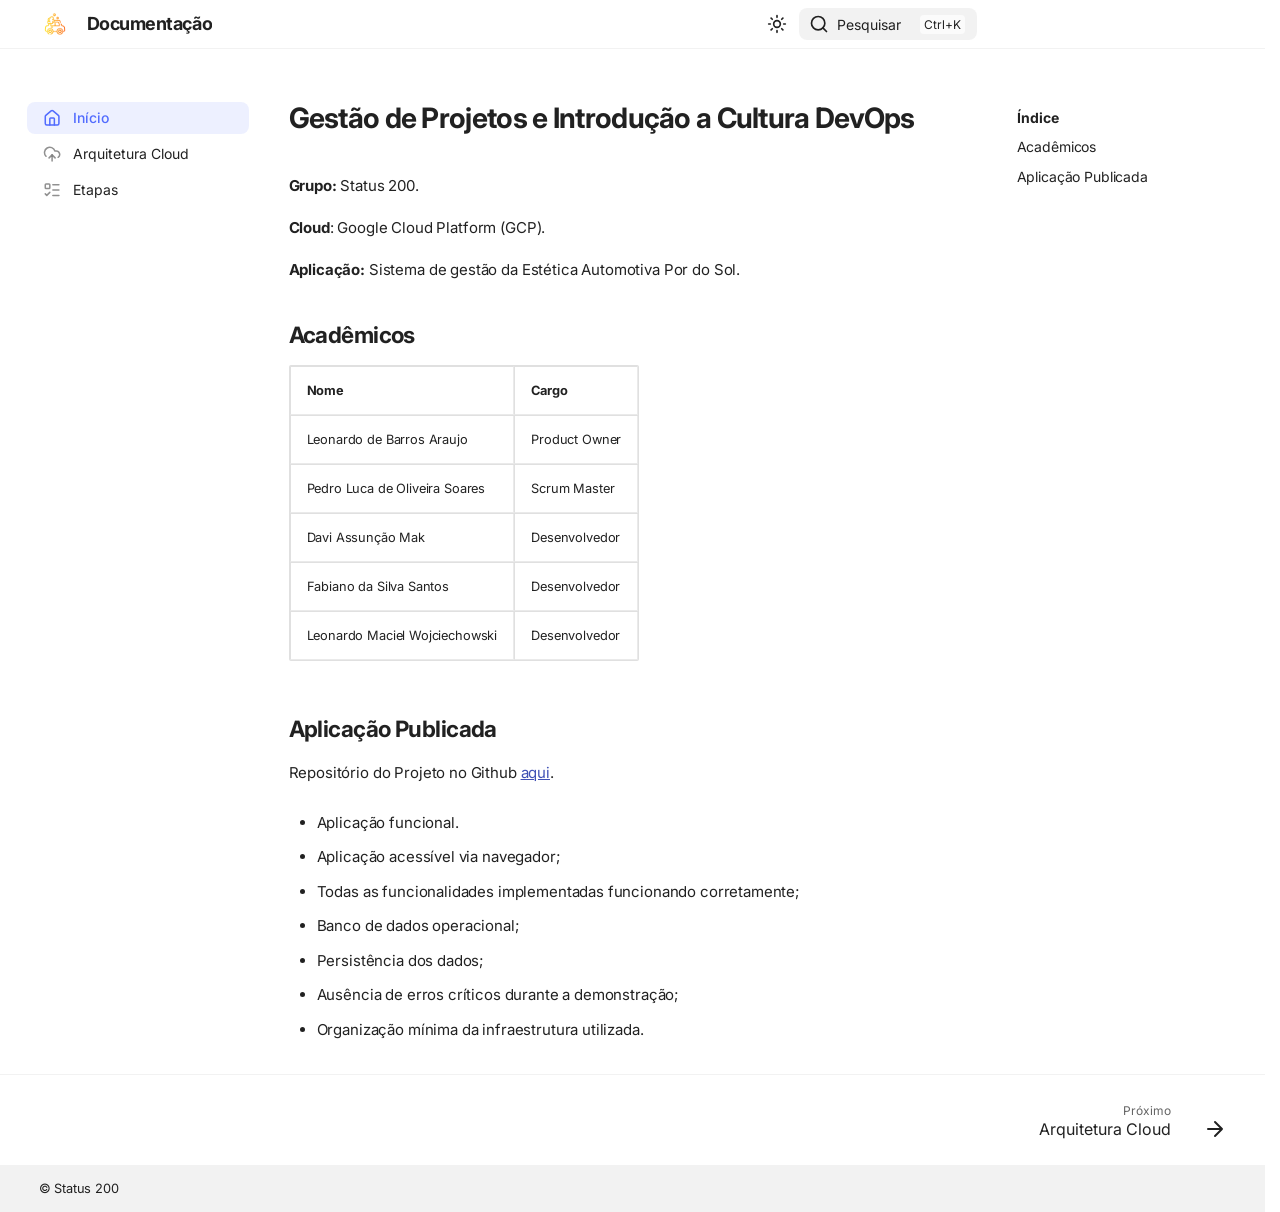
==== docs/index.html @ b45bf3b5 "feat: Publicação do site em mkdocs" ====
<!doctype html>
<html lang="pt" class="no-js">
  <head>
    
      <meta charset="utf-8">
      <meta name="viewport" content="width=device-width,initial-scale=1">
      
        <meta name="description" content="A new project generated from the default template project.">
      
      
        <meta name="author" content="<your name here>">
      
      
      
      
        <link rel="next" href="./cloud/">
      
      
        
      
      
      <link rel="icon" href="./assets/logo.png">
      <meta name="generator" content="zensical-0.0.52">
    
    
      
        <title>Início - Documentação</title>
      
    
    
      
        
      
      <link rel="stylesheet" href="./assets/stylesheets/modern/main.8b3b5a67.min.css">
      
        
          
        
        <link rel="stylesheet" href="./assets/stylesheets/modern/palette.dfe2e883.min.css">
      
      


    
    
      
    
    
      
        
        
        <link rel="preconnect" href="https://fonts.gstatic.com" crossorigin>
        <link rel="stylesheet" href="https://fonts.googleapis.com/css?family=Inter:300,300i,400,400i,500,500i,700,700i%7CJetBrains+Mono:400,400i,700,700i&amp;display=fallback">
        <style>:root{--md-text-font:"Inter";--md-code-font:"JetBrains Mono"}</style>
      
    
    
      <link rel="stylesheet" href="./assets/style.css">
    
    <script>__md_scope=new URL(".",location),__md_scope.pathname.endsWith("/")||(__md_scope=new URL(__md_scope.pathname+"/",location)),__md_hash=e=>[...e].reduce(((e,t)=>(e<<5)-e+t.charCodeAt(0)),0),__md_get=(e,t=localStorage,_=__md_scope)=>JSON.parse(t.getItem(_.pathname+"."+e)),__md_set=(e,t,_=localStorage,a=__md_scope)=>{try{_.setItem(a.pathname+"."+e,JSON.stringify(t))}catch(e){}},document.documentElement.setAttribute("data-platform",navigator.platform)</script>
    
      

    
    
  </head>
  
  
    
    
      
    
    
    
    
    <body dir="ltr" data-md-color-scheme="slate" data-md-color-primary="orange" data-md-color-accent="orange">
  
    
    <input class="md-toggle" data-md-toggle="drawer" type="checkbox" id="__drawer" autocomplete="off">
    <input class="md-toggle" data-md-toggle="search" type="checkbox" id="__search" autocomplete="off">
    <label class="md-overlay" for="__drawer" aria-label="Navegação"></label>
    <div data-md-component="skip">
      
        
        <a href="#gestao-de-projetos-e-introducao-a-cultura-devops" class="md-skip">
          Pular para conteúdo
        </a>
      
    </div>
    <div data-md-component="announce">
      
    </div>
    
    
      

  

<header class="md-header md-header--shadow" data-md-component="header">
  <nav class="md-header__inner md-grid" aria-label="Cabeçalho">
    <a href="" title="Documentação" class="md-header__button md-logo" aria-label="Documentação" data-md-component="logo">
      
  <img src="./assets/logo.png" alt="Documentação">

    </a>
    <label class="md-header__button md-icon" for="__drawer" aria-label="Navegação">
      
      <svg xmlns="http://www.w3.org/2000/svg" fill="none" stroke="currentColor" stroke-linecap="round" stroke-linejoin="round" stroke-width="2" class="lucide lucide-menu" viewBox="0 0 24 24"><path d="M4 5h16M4 12h16M4 19h16"/></svg>
    </label>
    <div class="md-header__title" data-md-component="header-title">
      <div class="md-header__ellipsis">
        <div class="md-header__topic">
          <span class="md-ellipsis">
            Documentação
          </span>
        </div>
        <div class="md-header__topic" data-md-component="header-topic">
          <span class="md-ellipsis">
            
              Início
            
          </span>
        </div>
      </div>
    </div>
    
      
        <form class="md-header__option" data-md-component="palette">
  
    
    
    
    <input class="md-option" data-md-color-media="none" data-md-color-scheme="slate" data-md-color-primary="orange" data-md-color-accent="orange"  aria-label="Switch to dark mode"  type="radio" name="__palette" id="__palette_0">
    
      <label class="md-header__button md-icon" title="Switch to dark mode" for="__palette_1" hidden>
        <svg xmlns="http://www.w3.org/2000/svg" fill="none" stroke="currentColor" stroke-linecap="round" stroke-linejoin="round" stroke-width="2" class="lucide lucide-sun" viewBox="0 0 24 24"><circle cx="12" cy="12" r="4"/><path d="M12 2v2M12 20v2M4.93 4.93l1.41 1.41M17.66 17.66l1.41 1.41M2 12h2M20 12h2M6.34 17.66l-1.41 1.41M19.07 4.93l-1.41 1.41"/></svg>
      </label>
    
  
    
    
    
    <input class="md-option" data-md-color-media="none" data-md-color-scheme="default" data-md-color-primary="indigo" data-md-color-accent="indigo"  aria-label="Switch to light mode"  type="radio" name="__palette" id="__palette_1">
    
      <label class="md-header__button md-icon" title="Switch to light mode" for="__palette_0" hidden>
        <svg xmlns="http://www.w3.org/2000/svg" fill="none" stroke="currentColor" stroke-linecap="round" stroke-linejoin="round" stroke-width="2" class="lucide lucide-moon" viewBox="0 0 24 24"><path d="M20.985 12.486a9 9 0 1 1-9.473-9.472c.405-.022.617.46.402.803a6 6 0 0 0 8.268 8.268c.344-.215.825-.004.803.401"/></svg>
      </label>
    
  
</form>
      
    
    
      <script>var palette=__md_get("__palette");if(palette&&palette.color){if("(prefers-color-scheme)"===palette.color.media){var media=matchMedia("(prefers-color-scheme: light)"),input=document.querySelector(media.matches?"[data-md-color-media='(prefers-color-scheme: light)']":"[data-md-color-media='(prefers-color-scheme: dark)']");palette.color.media=input.getAttribute("data-md-color-media"),palette.color.scheme=input.getAttribute("data-md-color-scheme"),palette.color.primary=input.getAttribute("data-md-color-primary"),palette.color.accent=input.getAttribute("data-md-color-accent")}for(var[key,value]of Object.entries(palette.color))document.body.setAttribute("data-md-color-"+key,value)}</script>
    
    
    
      
      
        <label class="md-header__button md-icon" for="__search" aria-label="Pesquisar">
          
          <svg xmlns="http://www.w3.org/2000/svg" fill="none" stroke="currentColor" stroke-linecap="round" stroke-linejoin="round" stroke-width="2" class="lucide lucide-search" viewBox="0 0 24 24"><path d="m21 21-4.34-4.34"/><circle cx="11" cy="11" r="8"/></svg>
        </label>
        <div class="md-search" data-md-component="search" role="dialog" aria-label="Pesquisar">
  <button type="button" class="md-search__button">
    Pesquisar
  </button>
</div>
      
    
    <div class="md-header__source">
      
    </div>
  </nav>
  
</header>
    
    <div class="md-container" data-md-component="container">
      
      
        
          
        
      
      <main class="md-main" data-md-component="main">
        <div class="md-main__inner md-grid">
          
            
              
              <div class="md-sidebar md-sidebar--primary" data-md-component="sidebar" data-md-type="navigation" >
                <div class="md-sidebar__scrollwrap">
                  <div class="md-sidebar__inner">
                    



<nav class="md-nav md-nav--primary" aria-label="Navegação" data-md-level="0">
  <label class="md-nav__title" for="__drawer">
    <a href="" title="Documentação" class="md-nav__button md-logo" aria-label="Documentação" data-md-component="logo">
      
  <img src="./assets/logo.png" alt="Documentação">

    </a>
    Documentação
  </label>
  
  <ul class="md-nav__list" data-md-scrollfix>
    
      
      
  
  
    
  
  
  
    <li class="md-nav__item md-nav__item--active">
      
      
      
      
        
      
      
        <label class="md-nav__link md-nav__link--active" for="__toc">
          
  
  
    <svg xmlns="http://www.w3.org/2000/svg" fill="none" stroke="currentColor" stroke-linecap="round" stroke-linejoin="round" stroke-width="2" class="lucide lucide-house" viewBox="0 0 24 24"><path d="M15 21v-8a1 1 0 0 0-1-1h-4a1 1 0 0 0-1 1v8"/><path d="M3 10a2 2 0 0 1 .709-1.528l7-6a2 2 0 0 1 2.582 0l7 6A2 2 0 0 1 21 10v9a2 2 0 0 1-2 2H5a2 2 0 0 1-2-2z"/></svg>
  
  <span class="md-ellipsis">
    
  
  Início

    
  </span>
  
  

          <span class="md-nav__icon md-icon"></span>
        </label>
      
      <a href="" class="md-nav__link md-nav__link--active">
        
  
  
    <svg xmlns="http://www.w3.org/2000/svg" fill="none" stroke="currentColor" stroke-linecap="round" stroke-linejoin="round" stroke-width="2" class="lucide lucide-house" viewBox="0 0 24 24"><path d="M15 21v-8a1 1 0 0 0-1-1h-4a1 1 0 0 0-1 1v8"/><path d="M3 10a2 2 0 0 1 .709-1.528l7-6a2 2 0 0 1 2.582 0l7 6A2 2 0 0 1 21 10v9a2 2 0 0 1-2 2H5a2 2 0 0 1-2-2z"/></svg>
  
  <span class="md-ellipsis">
    
  
  Início

    
  </span>
  
  

      </a>
      
        


<nav class="md-nav md-nav--secondary" aria-label="Índice">
  
  
  
    
  
  
    <label class="md-nav__title" for="__toc">
      <span class="md-nav__icon md-icon"></span>
      Índice
    </label>
    <ul class="md-nav__list" data-md-component="toc" data-md-scrollfix>
      
        <li class="md-nav__item">
  <a href="#academicos" class="md-nav__link">
    <span class="md-ellipsis">
      <span class="md-typeset">
        Acadêmicos
      </span>
    </span>
  </a>
  
</li>
      
        <li class="md-nav__item">
  <a href="#aplicacao-publicada" class="md-nav__link">
    <span class="md-ellipsis">
      <span class="md-typeset">
        Aplicação Publicada
      </span>
    </span>
  </a>
  
</li>
      
    </ul>
  
</nav>
      
    </li>
  

    
      
      
  
  
  
  
    <li class="md-nav__item">
      <a href="./cloud/" class="md-nav__link">
        
  
  
    <svg xmlns="http://www.w3.org/2000/svg" fill="none" stroke="currentColor" stroke-linecap="round" stroke-linejoin="round" stroke-width="2" class="lucide lucide-cloud-upload" viewBox="0 0 24 24"><path d="M12 13v8M4 14.899A7 7 0 1 1 15.71 8h1.79a4.5 4.5 0 0 1 2.5 8.242"/><path d="m8 17 4-4 4 4"/></svg>
  
  <span class="md-ellipsis">
    
  
  Arquitetura Cloud

    
  </span>
  
  

      </a>
    </li>
  

    
      
      
  
  
  
  
    <li class="md-nav__item">
      <a href="./etapas/" class="md-nav__link">
        
  
  
    <svg xmlns="http://www.w3.org/2000/svg" fill="none" stroke="currentColor" stroke-linecap="round" stroke-linejoin="round" stroke-width="2" class="lucide lucide-list-todo" viewBox="0 0 24 24"><path d="M13 5h8M13 12h8M13 19h8M3 17l2 2 4-4"/><rect width="6" height="6" x="3" y="4" rx="1"/></svg>
  
  <span class="md-ellipsis">
    
  
  Etapas

    
  </span>
  
  

      </a>
    </li>
  

    
  </ul>
</nav>
                  </div>
                </div>
              </div>
            
            
              
              <div class="md-sidebar md-sidebar--secondary" data-md-component="sidebar" data-md-type="toc" >
                <div class="md-sidebar__scrollwrap">
                  
                    
                    
                    
                      
                    
                    
                      <input class="md-nav__toggle md-toggle" type="checkbox" id="__toc">
                      <div class="md-sidebar-button__wrapper">
                        <label class="md-sidebar-button" for="__toc"></label>
                      </div>
                    
                  
                  <div class="md-sidebar__inner">
                    


<nav class="md-nav md-nav--secondary" aria-label="Índice">
  
  
  
    
  
  
    <label class="md-nav__title" for="__toc">
      <span class="md-nav__icon md-icon"></span>
      Índice
    </label>
    <ul class="md-nav__list" data-md-component="toc" data-md-scrollfix>
      
        <li class="md-nav__item">
  <a href="#academicos" class="md-nav__link">
    <span class="md-ellipsis">
      <span class="md-typeset">
        Acadêmicos
      </span>
    </span>
  </a>
  
</li>
      
        <li class="md-nav__item">
  <a href="#aplicacao-publicada" class="md-nav__link">
    <span class="md-ellipsis">
      <span class="md-typeset">
        Aplicação Publicada
      </span>
    </span>
  </a>
  
</li>
      
    </ul>
  
</nav>
                  </div>
                </div>
              </div>
            
          
          
            <div class="md-content" data-md-component="content">
              
                



  


              
              <article class="md-content__inner md-typeset">
                
                  

<h1 id="gestao-de-projetos-e-introducao-a-cultura-devops">Gestão de Projetos e Introdução a Cultura DevOps<a class="headerlink" href="#gestao-de-projetos-e-introducao-a-cultura-devops" title="Permanent link">&para;</a></h1>
<p><strong>Grupo:</strong> Status 200.</p>
<p><strong>Cloud</strong>: Google Cloud Platform (GCP).</p>
<p><strong>Aplicação:</strong> Sistema de gestão da Estética Automotiva Por do Sol.</p>
<h2 id="academicos">Acadêmicos<a class="headerlink" href="#academicos" title="Permanent link">&para;</a></h2>
<table border="1">
  <thead>
    <tr>
      <th>Nome</th>
      <th>Cargo</th>
    </tr>
  </thead>
  <tbody>
    <tr>
      <td>Leonardo de Barros Araujo</td>
      <td>Product Owner</td>
    </tr>
    <tr>
      <td>Pedro Luca de Oliveira Soares</td>
      <td>Scrum Master</td>
    </tr>
    <tr>
      <td>Davi Assunção Mak</td>
      <td>Desenvolvedor</td>
    </tr>
    <tr>
      <td>Fabiano da Silva Santos</td>
      <td>Desenvolvedor</td>
    </tr>
    <tr>
      <td>Leonardo Maciel Wojciechowski</td>
      <td>Desenvolvedor</td>
    </tr>
  </tbody>
</table>

<h2 id="aplicacao-publicada">Aplicação Publicada<a class="headerlink" href="#aplicacao-publicada" title="Permanent link">&para;</a></h2>
<p>Repositório do Projeto no Github <a href="https://github.com/DaviMak/EsteticaPorDoSol">aqui</a>.</p>
<ul>
<li>
<p>Aplicação funcional.</p>
</li>
<li>
<p>Aplicação acessível via navegador;</p>
</li>
<li>
<p>Todas as funcionalidades implementadas funcionando corretamente;</p>
</li>
<li>
<p>Banco de dados operacional;</p>
</li>
<li>
<p>Persistência dos dados;</p>
</li>
<li>
<p>Ausência de erros críticos durante a demonstração;</p>
</li>
<li>
<p>Organização mínima da infraestrutura utilizada.</p>
</li>
</ul>









  
  






                
              </article>
            </div>
          
          
  <script>var tabs=__md_get("__tabs");if(Array.isArray(tabs))e:for(var set of document.querySelectorAll(".tabbed-set")){var labels=set.querySelector(".tabbed-labels");for(var tab of tabs)for(var label of labels.getElementsByTagName("label"))if(label.innerText.trim()===tab){var input=document.getElementById(label.htmlFor);input.checked=!0;continue e}}</script>

<script>var target=document.getElementById(location.hash.slice(1));target&&target.name&&(target.checked=target.name.startsWith("__tabbed_"))</script>
        </div>
        
          <button type="button" class="md-top md-icon" data-md-component="top" hidden>
  
  <svg xmlns="http://www.w3.org/2000/svg" fill="none" stroke="currentColor" stroke-linecap="round" stroke-linejoin="round" stroke-width="2" class="lucide lucide-circle-arrow-up" viewBox="0 0 24 24"><circle cx="12" cy="12" r="10"/><path d="m16 12-4-4-4 4M12 16V8"/></svg>
  Voltar para o topo
</button>
        
      </main>
      
        <footer class="md-footer">
  
    
      
      <nav class="md-footer__inner md-grid" aria-label="Rodapé" >
        
        
          
          <a href="./cloud/" class="md-footer__link md-footer__link--next" aria-label="Próximo: Arquitetura Cloud">
            <div class="md-footer__title">
              <span class="md-footer__direction">
                Próximo
              </span>
              <div class="md-ellipsis">
                Arquitetura Cloud
              </div>
            </div>
            <div class="md-footer__button md-icon">
              
              <svg xmlns="http://www.w3.org/2000/svg" fill="none" stroke="currentColor" stroke-linecap="round" stroke-linejoin="round" stroke-width="2" class="lucide lucide-arrow-right" viewBox="0 0 24 24"><path d="M5 12h14M12 5l7 7-7 7"/></svg>
            </div>
          </a>
        
      </nav>
    
  
  <div class="md-footer-meta md-typeset">
    <div class="md-footer-meta__inner md-grid">
      <div class="md-copyright">
  
    <div class="md-copyright__highlight">
      &copy; Status 200
    </div>
  
  
</div>
      
    </div>
  </div>
</footer>
      
    </div>
    <div class="md-dialog" data-md-component="dialog">
      <div class="md-dialog__inner md-typeset"></div>
    </div>
    
    
    
      
      
      <script id="__config" type="application/json">{"annotate":null,"base":".","features":["announce.dismiss","content.code.annotate","content.code.copy","content.code.select","content.footnote.tooltips","content.tabs.link","content.tooltips","navigation.footer","navigation.indexes","navigation.instant","navigation.instant.prefetch","navigation.path","navigation.sections","navigation.top","navigation.tracking","search.highlight"],"search":"./assets/javascripts/workers/search.7d14d953.min.js","tags":null,"translations":{"clipboard.copied":"Copiado para área de transferência","clipboard.copy":"Copiar para área de transferência","search.result.more.one":"mais 1 nesta página","search.result.more.other":"# mais nesta página","search.result.none":"Nenhum documento encontrado","search.result.one":"1 documento encontrado","search.result.other":"# documentos encontrados","search.result.placeholder":"Digite para iniciar a busca","search.result.term.missing":"Ausente","select.version":"Selecione a versão"},"version":null}</script>
    
    
      <script src="./assets/javascripts/bundle.ed145cee.min.js"></script>
      
    
  </body>
</html>
---- docs/assets/stylesheets/modern/main.8b3b5a67.min.css ----
@charset "UTF-8";html{-webkit-text-size-adjust:none;-moz-text-size-adjust:none;text-size-adjust:none;box-sizing:border-box}*,:after,:before{box-sizing:inherit}@media (prefers-reduced-motion){*,:after,:before{transition:none!important}}body{margin:0}a,button,input,label{-webkit-tap-highlight-color:transparent}a{color:inherit;text-decoration:none}hr{border:0;box-sizing:initial;display:block;height:.05rem;overflow:visible;padding:0}small{font-size:80%}sub,sup{line-height:1em}img{border-style:none}table{border-collapse:initial;border-spacing:0}td,th{font-weight:400;vertical-align:top}button{background:#0000;border:0;font-family:inherit;font-size:inherit;margin:0;padding:0}input{border:0;outline:none}:root{--md-primary-fg-color:#4051b5;--md-primary-fg-color--light:#5d6cc0;--md-primary-fg-color--dark:#303fa1;--md-primary-bg-color:#fff;--md-primary-bg-color--light:#ffffffb3;--md-accent-fg-color:#526cfe;--md-accent-fg-color--transparent:#526cfe1a;--md-accent-bg-color:#fff;--md-accent-bg-color--light:#ffffffb3}[data-md-color-scheme=default]{color-scheme:light}[data-md-color-scheme=default] img[src$="#gh-dark-mode-only"],[data-md-color-scheme=default] img[src$="#only-dark"]{display:none}:root,[data-md-color-scheme=default]{--md-hue:225deg;--md-default-fg-color:#000000de;--md-default-fg-color--light:#0000008c;--md-default-fg-color--lighter:#00000052;--md-default-fg-color--lightest:#0000000d;--md-default-bg-color:#fff;--md-default-bg-color--light:#ffffffb3;--md-default-bg-color--lighter:#ffffff4d;--md-default-bg-color--lightest:#ffffff1f;--md-code-fg-color:#36464e;--md-code-bg-color:#f5f5f5;--md-code-bg-color--light:#f5f5f5b3;--md-code-bg-color--lighter:#f5f5f54d;--md-code-hl-color:#4287ff;--md-code-hl-color--light:#4287ff1a;--md-code-hl-number-color:#d52a2a;--md-code-hl-special-color:#db1457;--md-code-hl-function-color:#a846b9;--md-code-hl-constant-color:#6e59d9;--md-code-hl-keyword-color:#3f6ec6;--md-code-hl-string-color:#1c7d4d;--md-code-hl-name-color:var(--md-code-fg-color);--md-code-hl-operator-color:var(--md-default-fg-color--light);--md-code-hl-punctuation-color:var(--md-default-fg-color--light);--md-code-hl-comment-color:var(--md-default-fg-color--light);--md-code-hl-generic-color:var(--md-default-fg-color--light);--md-code-hl-variable-color:var(--md-default-fg-color--light);--md-typeset-color:var(--md-default-fg-color);--md-typeset-a-color:var(--md-primary-fg-color);--md-typeset-del-color:#f5503d26;--md-typeset-ins-color:#0bd57026;--md-typeset-kbd-color:#fafafa;--md-typeset-kbd-accent-color:#fff;--md-typeset-kbd-border-color:#b8b8b8;--md-typeset-mark-color:#ffff0080;--md-typeset-table-color:#0000001f;--md-typeset-table-color--light:rgba(0,0,0,.035);--md-admonition-fg-color:var(--md-default-fg-color);--md-admonition-bg-color:var(--md-default-bg-color);--md-warning-fg-color:#000000de;--md-warning-bg-color:#ff9;--md-shadow-z1:0 0.2rem 0.5rem #0000000d,0 0 0.05rem #0000001a;--md-shadow-z2:0 0.2rem 0.5rem #0000001a,0 0 0.05rem #00000040;--md-shadow-z3:0 0.2rem 0.5rem #0003,0 0 0.05rem #00000059;--color-foreground:0 0 0;--color-background:255 255 255;--color-background-subtle:240 240 240;--color-backdrop:255 255 255}.md-icon svg{fill:currentcolor;display:block;height:1.2rem;width:1.2rem}.md-icon svg.lucide{fill:#0000;stroke:currentcolor}body{-webkit-font-smoothing:antialiased;-moz-osx-font-smoothing:grayscale;--md-text-font-family:var(--md-text-font,_),-apple-system,BlinkMacSystemFont,Helvetica,Arial,sans-serif;--md-code-font-family:var(--md-code-font,_),SFMono-Regular,Consolas,Menlo,monospace}aside,body,input{font-feature-settings:"kern","liga";color:var(--md-typeset-color);font-family:var(--md-text-font-family)}code,kbd,pre{font-feature-settings:"kern";font-family:var(--md-code-font-family)}:root{--md-typeset-table-sort-icon:url('data:image/svg+xml;charset=utf-8,<svg xmlns="http://www.w3.org/2000/svg" fill="none" stroke="currentColor" stroke-linecap="round" stroke-linejoin="round" stroke-width="2" class="lucide lucide-arrow-down-up" viewBox="0 0 24 24"><path d="m3 16 4 4 4-4m-4 4V4m14 4-4-4-4 4m4-4v16"/></svg>');--md-typeset-table-sort-icon--asc:url('data:image/svg+xml;charset=utf-8,<svg xmlns="http://www.w3.org/2000/svg" fill="none" stroke="currentColor" stroke-linecap="round" stroke-linejoin="round" stroke-width="2" class="lucide lucide-arrow-down-narrow-wide" viewBox="0 0 24 24"><path d="m3 16 4 4 4-4m-4 4V4m4 0h4m-4 4h7m-7 4h10"/></svg>');--md-typeset-table-sort-icon--desc:url('data:image/svg+xml;charset=utf-8,<svg xmlns="http://www.w3.org/2000/svg" fill="none" stroke="currentColor" stroke-linecap="round" stroke-linejoin="round" stroke-width="2" class="lucide lucide-arrow-up-narrow-wide" viewBox="0 0 24 24"><path d="m3 8 4-4 4 4M7 4v16m4-8h4m-4 4h7m-7 4h10"/></svg>');--md-typeset-preview-icon:url('data:image/svg+xml;charset=utf-8,<svg xmlns="http://www.w3.org/2000/svg" fill="none" stroke="currentColor" stroke-linecap="round" stroke-linejoin="round" stroke-width="2" class="lucide lucide-mouse-pointer-2" viewBox="0 0 24 24"><path d="M4.037 4.688a.495.495 0 0 1 .651-.651l16 6.5a.5.5 0 0 1-.063.947l-6.124 1.58a2 2 0 0 0-1.438 1.435l-1.579 6.126a.5.5 0 0 1-.947.063z"/></svg>')}.md-typeset{-webkit-print-color-adjust:exact;color-adjust:exact;font-size:.75rem;letter-spacing:-.01em;line-height:1.8;overflow-wrap:break-word}@media print{.md-typeset{font-size:.68rem}}.md-typeset blockquote,.md-typeset dl,.md-typeset figure,.md-typeset ol,.md-typeset pre,.md-typeset ul{margin-bottom:1em;margin-top:1em}.md-typeset h1{color:var(--md-default-fg-color);font-size:1.875em;line-height:1.3;margin:0 0 1.25em}.md-typeset h1,.md-typeset h2{font-weight:700;letter-spacing:-.025em}.md-typeset h2{font-size:1.5em;line-height:1.4;margin:1.6em 0 .64em}.md-typeset h3{font-size:1.25em;font-weight:700;letter-spacing:-.01em;line-height:1.5;margin:1.6em 0 .8em}.md-typeset h2+h3{margin-top:.8em}.md-typeset h4{font-weight:700;letter-spacing:-.01em;margin:1em 0}.md-typeset h5,.md-typeset h6{color:var(--md-default-fg-color--light);font-size:.8em;font-weight:700;letter-spacing:-.01em;margin:1.25em 0}.md-typeset h5{text-transform:uppercase}.md-typeset h5 code{text-transform:none}.md-typeset hr{border-bottom:.05rem solid var(--md-default-fg-color--lightest);display:flow-root;margin:1.5em 0}.md-typeset a{color:var(--md-typeset-a-color);text-decoration:underline;word-break:break-word}.md-typeset a,.md-typeset a:before{transition:color 125ms}.md-typeset a:focus,.md-typeset a:hover{color:var(--md-accent-fg-color)}.md-typeset a:focus code,.md-typeset a:hover code{background-color:var(--md-accent-fg-color--transparent);color:var(--md-accent-fg-color)}.md-typeset a code{color:var(--md-typeset-a-color)}.md-typeset a.focus-visible{outline-color:var(--md-accent-fg-color);outline-offset:.2rem}.md-typeset code,.md-typeset kbd,.md-typeset pre{color:var(--md-code-fg-color);direction:ltr;font-variant-ligatures:none;transition:background-color 125ms}@media print{.md-typeset code,.md-typeset kbd,.md-typeset pre{white-space:pre-wrap}}.md-typeset code{background-color:var(--md-code-bg-color);border-radius:.2rem;-webkit-box-decoration-break:clone;box-decoration-break:clone;font-size:.8533333333em;padding:.2em .4em;transition:color 125ms,background-color 125ms;word-break:break-word}.md-typeset code:not(.focus-visible){-webkit-tap-highlight-color:transparent;outline:none}.md-typeset pre{display:flow-root;line-height:1.5;position:relative}.md-typeset pre>code{border-radius:.4rem;-webkit-box-decoration-break:slice;box-decoration-break:slice;box-shadow:none;display:block;margin:0;outline-color:var(--md-accent-fg-color);overflow:auto;padding:.8203125em 1.25em;scrollbar-color:var(--md-default-fg-color--lighter) #0000;scrollbar-width:thin;touch-action:auto;word-break:normal}.md-typeset pre>code:hover{scrollbar-color:var(--md-accent-fg-color) #0000}.md-typeset pre>code::-webkit-scrollbar{height:.2rem;width:.2rem}.md-typeset pre>code::-webkit-scrollbar-thumb{background-color:var(--md-default-fg-color--lighter)}.md-typeset pre>code::-webkit-scrollbar-thumb:hover{background-color:var(--md-accent-fg-color)}.md-typeset kbd{background-color:var(--md-default-bg-color);border-radius:.2rem;box-shadow:0 0 0 .05rem var(--md-typeset-kbd-border-color),0 .15rem 0 var(--md-typeset-kbd-border-color);color:var(--md-default-fg-color);display:inline-block;font-size:.75em;padding:0 .6666666667em;vertical-align:text-top;word-break:break-word}.md-typeset mark{background-color:var(--md-typeset-mark-color);-webkit-box-decoration-break:clone;box-decoration-break:clone;color:inherit;word-break:break-word}.md-typeset abbr{border-bottom:.05rem dotted var(--md-default-fg-color--light);cursor:help;text-decoration:none}.md-typeset [data-preview]{position:relative}[dir=ltr] .md-typeset [data-preview]:after{margin-left:.125em}[dir=rtl] .md-typeset [data-preview]:after{margin-right:.125em}.md-typeset [data-preview]:after{background-color:currentcolor;content:"";display:inline-block;height:.8em;-webkit-mask-image:var(--md-typeset-preview-icon);mask-image:var(--md-typeset-preview-icon);-webkit-mask-repeat:no-repeat;mask-repeat:no-repeat;-webkit-mask-size:contain;mask-size:contain;transition:background-color 125ms;vertical-align:text-top;width:.8em}.md-typeset small{opacity:.75}[dir=ltr] .md-typeset sub,[dir=ltr] .md-typeset sup{margin-left:.078125em}[dir=rtl] .md-typeset sub,[dir=rtl] .md-typeset sup{margin-right:.078125em}[dir=ltr] .md-typeset blockquote{padding-left:.6rem}[dir=rtl] .md-typeset blockquote{padding-right:.6rem}[dir=ltr] .md-typeset blockquote{border-left:.2rem solid var(--md-default-fg-color--lighter)}[dir=rtl] .md-typeset blockquote{border-right:.2rem solid var(--md-default-fg-color--lighter)}.md-typeset blockquote{color:var(--md-default-fg-color--light);margin-left:0;margin-right:0}.md-typeset ul{list-style-type:disc}.md-typeset ul[type]{list-style-type:revert-layer}[dir=ltr] .md-typeset ol,[dir=ltr] .md-typeset ul{margin-left:.625em}[dir=rtl] .md-typeset ol,[dir=rtl] .md-typeset ul{margin-right:.625em}.md-typeset ol,.md-typeset ul{padding:0}.md-typeset ol:not([hidden]),.md-typeset ul:not([hidden]){display:flow-root}.md-typeset ol ol,.md-typeset ul ol{list-style-type:lower-alpha}.md-typeset ol ol ol,.md-typeset ul ol ol{list-style-type:lower-roman}.md-typeset ol ol ol ol,.md-typeset ul ol ol ol{list-style-type:upper-alpha}.md-typeset ol ol ol ol ol,.md-typeset ul ol ol ol ol{list-style-type:upper-roman}.md-typeset ol[type],.md-typeset ul[type]{list-style-type:revert-layer}[dir=ltr] .md-typeset ol li,[dir=ltr] .md-typeset ul li{margin-left:1.25em}[dir=rtl] .md-typeset ol li,[dir=rtl] .md-typeset ul li{margin-right:1.25em}.md-typeset ol li,.md-typeset ul li{margin-bottom:.5em}.md-typeset ol li blockquote,.md-typeset ol li p,.md-typeset ul li blockquote,.md-typeset ul li p{margin:.5em 0}.md-typeset ol li:last-child,.md-typeset ul li:last-child{margin-bottom:0}[dir=ltr] .md-typeset ol li ol,[dir=ltr] .md-typeset ol li ul,[dir=ltr] .md-typeset ul li ol,[dir=ltr] .md-typeset ul li ul{margin-left:.625em}[dir=rtl] .md-typeset ol li ol,[dir=rtl] .md-typeset ol li ul,[dir=rtl] .md-typeset ul li ol,[dir=rtl] .md-typeset ul li ul{margin-right:.625em}.md-typeset ol li ol,.md-typeset ol li ul,.md-typeset ul li ol,.md-typeset ul li ul{margin-bottom:.5em;margin-top:.5em}[dir=ltr] .md-typeset dd{margin-left:1.875em}[dir=rtl] .md-typeset dd{margin-right:1.875em}.md-typeset dd{margin-bottom:1.5em;margin-top:1em}.md-typeset img,.md-typeset svg,.md-typeset video{height:auto;max-width:100%}.md-typeset img[align=left]{margin:1em 1em 1em 0}.md-typeset img[align=right]{margin:1em 0 1em 1em}.md-typeset img[align]:only-child{margin-top:0}.md-typeset figure{display:flow-root;margin:1em auto;max-width:100%;text-align:center;width:fit-content}.md-typeset figure img{display:block;margin:0 auto}.md-typeset figcaption{font-style:italic;margin:1em auto;max-width:24rem}.md-typeset iframe{max-width:100%}.md-typeset table:not([class]){background-color:var(--md-default-bg-color);border:.05rem solid var(--md-typeset-table-color);border-radius:.1rem;display:inline-block;font-size:.64rem;max-width:100%;overflow:auto;touch-action:auto}@media print{.md-typeset table:not([class]){display:table}}.md-typeset table:not([class])+*{margin-top:1.5em}.md-typeset table:not([class]) td>:first-child,.md-typeset table:not([class]) th>:first-child{margin-top:0}.md-typeset table:not([class]) td>:last-child,.md-typeset table:not([class]) th>:last-child{margin-bottom:0}.md-typeset table:not([class]) td:not([align]),.md-typeset table:not([class]) th:not([align]){text-align:left}[dir=rtl] .md-typeset table:not([class]) td:not([align]),[dir=rtl] .md-typeset table:not([class]) th:not([align]){text-align:right}.md-typeset table:not([class]) th{font-weight:700;min-width:5rem;padding:.9375em 1.25em;vertical-align:top}.md-typeset table:not([class]) td{border-top:.05rem solid var(--md-typeset-table-color);padding:.9375em 1.25em;vertical-align:top}.md-typeset table:not([class]) tbody tr{transition:background-color 125ms}.md-typeset table:not([class]) tbody tr:hover{background-color:var(--md-typeset-table-color--light);box-shadow:0 .05rem 0 var(--md-default-bg-color) inset}.md-typeset table:not([class]) a{word-break:normal}.md-typeset table th[role=columnheader]{cursor:pointer}[dir=ltr] .md-typeset table th[role=columnheader]:after{margin-left:.5em}[dir=rtl] .md-typeset table th[role=columnheader]:after{margin-right:.5em}.md-typeset table th[role=columnheader]:after{content:"";display:inline-block;height:1.2em;-webkit-mask-image:var(--md-typeset-table-sort-icon);mask-image:var(--md-typeset-table-sort-icon);-webkit-mask-repeat:no-repeat;mask-repeat:no-repeat;-webkit-mask-size:contain;mask-size:contain;transition:background-color 125ms;vertical-align:text-bottom;width:1.2em}.md-typeset table th[role=columnheader]:hover:after{background-color:var(--md-default-fg-color--lighter)}.md-typeset table th[role=columnheader][aria-sort=ascending]:after{background-color:var(--md-default-fg-color--light);-webkit-mask-image:var(--md-typeset-table-sort-icon--asc);mask-image:var(--md-typeset-table-sort-icon--asc)}.md-typeset table th[role=columnheader][aria-sort=descending]:after{background-color:var(--md-default-fg-color--light);-webkit-mask-image:var(--md-typeset-table-sort-icon--desc);mask-image:var(--md-typeset-table-sort-icon--desc)}.md-typeset__scrollwrap{margin:1em -.8rem;overflow-x:auto;touch-action:auto}.md-typeset__table{display:inline-block;margin-bottom:.5em;padding:0 .8rem}@media print{.md-typeset__table{display:block}}html .md-typeset__table table{display:table;margin:0;overflow:hidden;width:100%}@media screen and (max-width:44.984375em){.md-content__inner>pre{margin:1em -.8rem}.md-content__inner>pre code{border-radius:0}}.md-banner{background-color:var(--md-accent-fg-color--transparent);color:var(--md-default-fg-color);overflow:auto}@media print{.md-banner{display:none}}.md-banner--warning{background-color:var(--md-warning-bg-color);color:var(--md-warning-fg-color)}.md-banner__inner{font-size:.7rem;margin:.6rem auto;padding:0 .8rem}[dir=ltr] .md-banner__button{float:right}[dir=rtl] .md-banner__button{float:left}.md-banner__button{color:inherit;cursor:pointer;transition:opacity .25s}.no-js .md-banner__button{display:none}.md-banner__button:hover{opacity:.7}html{scrollbar-gutter:stable;font-size:125%;height:100%;overflow-x:hidden}@media screen and (min-width:100em){html{font-size:137.5%}}@media screen and (min-width:125em){html{font-size:150%}}body{background-color:var(--md-default-bg-color);display:flex;flex-direction:column;font-size:.5rem;min-height:100%;position:relative;width:100%}@media print{body{display:block}}@media screen and (max-width:59.984375em){body[data-md-scrolllock]{position:fixed}}.md-grid{margin-left:auto;margin-right:auto;max-width:61rem}.md-container{display:flex;flex-direction:column;flex-grow:1}@media print{.md-container{display:block}}.md-main{flex-grow:1}.md-main__inner{display:flex;height:100%;margin-top:1.5rem}.md-ellipsis{overflow:hidden;text-overflow:ellipsis}.md-toggle{display:none}.md-option{height:0;opacity:0;position:absolute;width:0}.md-option:checked+label:not([hidden]){display:block}.md-option.focus-visible+label{outline-color:var(--md-accent-fg-color);outline-style:auto}.md-skip{background-color:var(--md-default-fg-color);border-radius:.1rem;color:var(--md-default-bg-color);font-size:.64rem;margin:.5rem;opacity:0;outline-color:var(--md-accent-fg-color);padding:.3rem .5rem;position:fixed;transform:translateY(.4rem);z-index:-1}.md-skip:focus{opacity:1;transform:translateY(0);transition:transform .25s cubic-bezier(.4,0,.2,1),opacity 175ms 75ms;z-index:10}@page{margin:25mm}:root{--md-clipboard-icon:url('data:image/svg+xml;charset=utf-8,<svg xmlns="http://www.w3.org/2000/svg" fill="none" stroke="currentColor" stroke-linecap="round" stroke-linejoin="round" stroke-width="2" class="lucide lucide-clipboard-copy" viewBox="0 0 24 24"><rect width="8" height="4" x="8" y="2" rx="1" ry="1"/><path d="M8 4H6a2 2 0 0 0-2 2v14a2 2 0 0 0 2 2h12a2 2 0 0 0 2-2v-2M16 4h2a2 2 0 0 1 2 2v4m1 4H11"/><path d="m15 10-4 4 4 4"/></svg>')}.md-clipboard{border-radius:.1rem;color:var(--md-default-fg-color--lightest);cursor:pointer;height:1.5em;outline-color:var(--md-accent-fg-color);outline-offset:.1rem;transition:color .25s;width:1.5em;z-index:1}@media print{.md-clipboard{display:none}}.md-clipboard:not(.focus-visible){-webkit-tap-highlight-color:transparent;outline:none}:hover>.md-clipboard{color:var(--md-default-fg-color--light)}.md-clipboard:focus,.md-clipboard:hover{color:var(--md-accent-fg-color)}.md-clipboard:after{background-color:currentcolor;content:"";display:block;height:1.125em;margin:0 auto;-webkit-mask-image:var(--md-clipboard-icon);mask-image:var(--md-clipboard-icon);-webkit-mask-position:center;mask-position:center;-webkit-mask-repeat:no-repeat;mask-repeat:no-repeat;-webkit-mask-size:contain;mask-size:contain;width:1.125em}.md-clipboard--inline{cursor:pointer}.md-clipboard--inline code{transition:color .25s,background-color .25s}.md-clipboard--inline:focus code,.md-clipboard--inline:hover code{background-color:var(--md-accent-fg-color--transparent);color:var(--md-accent-fg-color)}:root{--md-code-select-icon:url('data:image/svg+xml;charset=utf-8,<svg xmlns="http://www.w3.org/2000/svg" fill="none" stroke="currentColor" stroke-linecap="round" stroke-linejoin="round" stroke-width="2" class="lucide lucide-scan" viewBox="0 0 24 24"><path d="M3 7V5a2 2 0 0 1 2-2h2m10 0h2a2 2 0 0 1 2 2v2m0 10v2a2 2 0 0 1-2 2h-2M7 21H5a2 2 0 0 1-2-2v-2"/></svg>');--md-code-copy-icon:url('data:image/svg+xml;charset=utf-8,<svg xmlns="http://www.w3.org/2000/svg" fill="none" stroke="currentColor" stroke-linecap="round" stroke-linejoin="round" stroke-width="2" class="lucide lucide-clipboard-copy" viewBox="0 0 24 24"><rect width="8" height="4" x="8" y="2" rx="1" ry="1"/><path d="M8 4H6a2 2 0 0 0-2 2v14a2 2 0 0 0 2 2h12a2 2 0 0 0 2-2v-2M16 4h2a2 2 0 0 1 2 2v4m1 4H11"/><path d="m15 10-4 4 4 4"/></svg>')}.md-typeset .md-code__content{display:grid}.md-code__nav{background-color:var(--md-code-bg-color--lighter);border-radius:.1rem;display:flex;gap:.2rem;padding:.2rem;position:absolute;right:.25em;top:.25em;transition:background-color .25s;z-index:1}:hover>.md-code__nav{background-color:var(--md-code-bg-color--light)}.md-code__button{color:var(--md-default-fg-color--lightest);cursor:pointer;display:block;height:1.5em;outline-color:var(--md-accent-fg-color);outline-offset:.1rem;transition:color .25s;width:1.5em}:hover>*>.md-code__button{color:var(--md-default-fg-color--light)}.md-code__button.focus-visible,.md-code__button:hover{color:var(--md-accent-fg-color)}.md-code__button--active{color:var(--md-default-fg-color)!important}.md-code__button:after{background-color:currentcolor;content:"";display:block;height:1.125em;margin:0 auto;-webkit-mask-position:center;mask-position:center;-webkit-mask-repeat:no-repeat;mask-repeat:no-repeat;-webkit-mask-size:contain;mask-size:contain;width:1.125em}.md-code__button[data-md-type=select]:after{-webkit-mask-image:var(--md-code-select-icon);mask-image:var(--md-code-select-icon)}.md-code__button[data-md-type=copy]:after{-webkit-mask-image:var(--md-code-copy-icon);mask-image:var(--md-code-copy-icon)}@keyframes consent{0%{opacity:0;transform:translateY(100%)}to{opacity:1;transform:translateY(0)}}@keyframes overlay{0%{opacity:0}to{opacity:1}}.md-consent__overlay{animation:overlay .35s both;-webkit-backdrop-filter:blur(.2rem);backdrop-filter:blur(.2rem);background-color:var(--md-default-bg-color--light);height:100%;opacity:1;position:fixed;top:0;width:100%;z-index:5}.md-consent__inner{bottom:0;display:flex;justify-content:center;max-height:100%;padding:0;position:fixed;width:100%;z-index:5}.md-consent__form{animation:consent .5s cubic-bezier(.1,.7,.1,1) both;background-color:var(--md-default-bg-color);border:0;border-radius:.8rem;box-shadow:var(--md-shadow-z3);margin:.4rem;overflow:auto;padding-left:1.2rem;padding-right:1.2rem}.md-consent__settings{display:none;margin:1em 0}input:checked+.md-consent__settings{display:block}.md-consent__controls{line-height:1.2;margin-bottom:.8rem}.md-typeset .md-consent__controls .md-button{display:inline}@media screen and (max-width:44.984375em){.md-typeset .md-consent__controls .md-button{display:block;margin-top:.4rem;text-align:center;width:100%}}.md-consent label{cursor:pointer}.md-content{flex-grow:1;min-width:0}.md-content__inner{margin:0 .8rem 1.2rem;padding-top:.7rem}@media screen and (min-width:76.25em){[dir=ltr] .md-sidebar--primary:not([hidden])~.md-content>.md-content__inner{margin-left:1.2rem}[dir=ltr] .md-sidebar--secondary:not([hidden])~.md-content>.md-content__inner,[dir=rtl] .md-sidebar--primary:not([hidden])~.md-content>.md-content__inner{margin-right:1.2rem}[dir=rtl] .md-sidebar--secondary:not([hidden])~.md-content>.md-content__inner{margin-left:1.2rem}}.md-content__inner:before{content:"";display:block;height:.4rem}.md-content__inner>:last-child{margin-bottom:0}[dir=ltr] .md-content__button{float:right}[dir=rtl] .md-content__button{float:left}[dir=ltr] .md-content__button{margin-left:.4rem}[dir=rtl] .md-content__button{margin-right:.4rem}.md-content__button{background-color:var(--md-default-fg-color--lightest);border-radius:.4rem;display:flex;margin-top:.2rem;padding:.3rem}@media print{.md-content__button{display:none}}.md-typeset .md-content__button{color:var(--md-default-fg-color);transition:color .25s,background-color .25s}.md-typeset .md-content__button svg{opacity:.5;transition:opacity .25s}.md-typeset .md-content__button:focus,.md-typeset .md-content__button:hover{background-color:var(--md-accent-fg-color--transparent);color:var(--md-accent-fg-color)}.md-typeset .md-content__button:focus svg,.md-typeset .md-content__button:hover svg{opacity:1}.md-content__button svg{height:.9rem;width:.9rem}[dir=rtl] .md-content__button svg{transform:scaleX(-1)}.md-content__button svg.lucide{fill:#0000;stroke:currentcolor}[dir=ltr] .md-dialog{right:.8rem}[dir=rtl] .md-dialog{left:.8rem}.md-dialog{background-color:var(--md-accent-fg-color);border-radius:1.2rem;bottom:.8rem;box-shadow:var(--md-shadow-z3);min-width:11.1rem;opacity:0;padding:.4rem 1.2rem;pointer-events:none;position:fixed;transform:translateY(100%);transition:transform 0ms .4s,opacity .4s;z-index:4}@media print{.md-dialog{display:none}}.md-dialog--active{opacity:1;pointer-events:auto;transform:translateY(0);transition:transform .4s cubic-bezier(.075,.85,.175,1),opacity .4s}.md-dialog__inner{color:var(--md-default-bg-color);font-size:.7rem}.md-feedback{margin:2em 0 1em;text-align:center}.md-feedback fieldset{border:none;margin:0;padding:0}.md-feedback__title{font-weight:700;margin:1em auto}.md-feedback__inner{position:relative}.md-feedback__list{display:flex;flex-wrap:wrap;place-content:baseline center;position:relative}.md-feedback__list:hover .md-icon:not(:disabled){color:var(--md-default-fg-color--lighter)}:disabled .md-feedback__list{min-height:1.8rem}.md-feedback__icon{color:var(--md-default-fg-color--light);cursor:pointer;flex-shrink:0;margin:0 .1rem;transition:color 125ms}.md-feedback__icon:not(:disabled).md-icon:hover{color:var(--md-accent-fg-color)}.md-feedback__icon:disabled{color:var(--md-default-fg-color--lightest);pointer-events:none}.md-feedback__note{opacity:0;position:relative;transform:translateY(.4rem);transition:transform .4s cubic-bezier(.1,.7,.1,1),opacity .15s}.md-feedback__note>*{margin:0 auto;max-width:16rem}:disabled .md-feedback__note{opacity:1;transform:translateY(0)}@media print{.md-feedback{display:none}}.md-footer{background-color:var(--md-default-bg-color);border-top:.05rem solid var(--md-default-fg-color--lightest);color:var(--md-default-fg-color)}@media print{.md-footer{display:none}}.md-footer__inner{justify-content:space-between;overflow:auto;padding:.2rem}.md-footer__inner:not([hidden]){display:flex}.md-footer__link{align-items:end;display:flex;flex-grow:0.01;margin-bottom:.4rem;margin-top:1rem;max-width:100%;outline-color:var(--md-accent-fg-color);overflow:hidden;transition:opacity .25s}.md-footer__link:focus,.md-footer__link:hover{opacity:.7}[dir=rtl] .md-footer__link svg{transform:scaleX(-1)}@media screen and (max-width:44.984375em){.md-footer__link--prev{flex-shrink:0}.md-footer__link--prev .md-footer__title{display:none}}[dir=ltr] .md-footer__link--next{margin-left:auto}[dir=rtl] .md-footer__link--next{margin-right:auto}.md-footer__link--next{text-align:right}[dir=rtl] .md-footer__link--next{text-align:left}.md-footer__title{flex-grow:1;font-size:.8rem;margin-bottom:.7rem;max-width:calc(100% - 2.4rem);padding:0 1rem;white-space:nowrap}.md-footer__button{margin:.2rem;padding:.4rem}.md-footer__direction{font-size:.6rem;opacity:.7}.md-footer-meta{background-color:var(--md-default-fg-color--lightest)}.md-footer-meta__inner{display:flex;flex-wrap:wrap;justify-content:space-between;padding:.2rem}html .md-footer-meta.md-typeset a:not(:focus,:hover){color:var(--md-default-fg-color)}.md-copyright{color:var(--md-default-fg-color--light);font-size:.64rem;margin:auto .6rem;padding:.4rem 0;width:100%}@media screen and (min-width:45em){.md-copyright{width:auto}}.md-copyright__highlight{color:var(--md-default-fg-color)}.md-social{display:inline-flex;gap:.2rem;margin:0 .4rem;padding:.2rem 0 .6rem}@media screen and (min-width:45em){.md-social{padding:.6rem 0}}.md-social__link{display:inline-block;height:1.6rem;text-align:center;width:1.6rem}.md-social__link:before{line-height:1.9}.md-social__link svg{fill:currentcolor;max-height:.8rem;vertical-align:-25%}.md-social__link svg.lucide{fill:#0000;stroke:currentcolor}.md-typeset .md-button{background-color:var(--md-default-fg-color--lightest);border-radius:1.2rem;color:var(--md-default-fg-color--light);cursor:pointer;display:inline-block;font-size:.875em;font-weight:700;padding:.625em 2em;text-decoration:none;transition:color 125ms,background-color 125ms,opacity 125ms}.md-typeset .md-button.focus-visible{outline-offset:0}.md-typeset .md-button:focus,.md-typeset .md-button:hover{color:var(--md-default-fg-color--light);opacity:.8}.md-typeset .md-button--primary{background-color:var(--md-primary-fg-color);color:var(--md-primary-bg-color)}.md-typeset .md-button--primary:focus,.md-typeset .md-button--primary:hover{color:var(--md-primary-bg-color);opacity:.8}[dir=ltr] .md-typeset .md-input{border-top-left-radius:.1rem}[dir=ltr] .md-typeset .md-input,[dir=rtl] .md-typeset .md-input{border-top-right-radius:.1rem}[dir=rtl] .md-typeset .md-input{border-top-left-radius:.1rem}.md-typeset .md-input{border-bottom:.1rem solid var(--md-default-fg-color--lighter);box-shadow:var(--md-shadow-z1);font-size:.8rem;height:1.8rem;padding:0 .6rem;transition:border .25s,box-shadow .25s}.md-typeset .md-input:focus,.md-typeset .md-input:hover{border-bottom-color:var(--md-accent-fg-color);box-shadow:var(--md-shadow-z2)}.md-typeset .md-input--stretch{width:100%}.md-header{-webkit-backdrop-filter:blur(.4rem);backdrop-filter:blur(.4rem);background-color:var(--md-default-bg-color--light);color:var(--md-default-fg-color);display:block;left:0;position:sticky;right:0;top:0;z-index:4}@media print{.md-header{display:none}}.md-header[hidden]{transform:translateY(-100%);transition:transform .25s cubic-bezier(.8,0,.6,1)}.md-header--shadow{box-shadow:0 .05rem 0 var(--md-default-fg-color--lightest);transition:transform .25s cubic-bezier(.1,.7,.1,1)}.md-header__inner{align-items:center;display:flex;padding:0 .4rem}.md-header__button{color:currentcolor;cursor:pointer;margin:.2rem;outline-color:var(--md-accent-fg-color);padding:.4rem;position:relative;transition:opacity .25s;vertical-align:middle;z-index:1}.md-header__button:hover{opacity:.7}.md-header__button:not([hidden]){display:inline-block}.md-header__button:not(.focus-visible){-webkit-tap-highlight-color:transparent;outline:none}.md-header__button.md-logo{margin:.2rem;padding:.4rem}@media screen and (max-width:76.234375em){.md-header__button.md-logo{display:none}}.md-header__button.md-logo img,.md-header__button.md-logo svg{fill:currentcolor;display:block;height:1.2rem;width:auto}.md-header__button.md-logo img.lucide,.md-header__button.md-logo svg.lucide{fill:#0000;stroke:currentcolor}@media screen and (min-width:60em){.md-header__button[for=__search]{display:none}}.no-js .md-header__button[for=__search]{display:none}[dir=rtl] .md-header__button[for=__search] svg{transform:scaleX(-1)}@media screen and (min-width:76.25em){.md-header__button[for=__drawer]{display:none}}.md-header__topic{display:flex;max-width:100%;position:absolute;transition:transform .4s cubic-bezier(.1,.7,.1,1),opacity .15s;white-space:nowrap}.md-header__topic+.md-header__topic{opacity:0;pointer-events:none;transform:translateX(1.25rem);transition:transform .4s cubic-bezier(1,.7,.1,.1),opacity .15s;z-index:-1}[dir=rtl] .md-header__topic+.md-header__topic{transform:translateX(-1.25rem)}.md-header__topic:first-child{font-weight:700}.md-header__title{flex-grow:1;font-size:.9rem;height:2.4rem;letter-spacing:-.025em;line-height:2.4rem;margin-left:.4rem;margin-right:.4rem}.md-header__title--active .md-header__topic{opacity:0;pointer-events:none;transform:translateX(-1.25rem);transition:transform .4s cubic-bezier(1,.7,.1,.1),opacity .15s;z-index:-1}[dir=rtl] .md-header__title--active .md-header__topic{transform:translateX(1.25rem)}.md-header__title--active .md-header__topic+.md-header__topic{opacity:1;pointer-events:auto;transform:translateX(0);transition:transform .4s cubic-bezier(.1,.7,.1,1),opacity .15s;z-index:0}.md-header__title>.md-header__ellipsis{height:100%;position:relative;width:100%}.md-header__option{display:flex;flex-shrink:0;max-width:100%;white-space:nowrap}.md-header__option>input{bottom:0}.md-header__source{display:none}@media screen and (min-width:60em){[dir=ltr] .md-header__source{margin-left:1rem}[dir=rtl] .md-header__source{margin-right:1rem}.md-header__source{display:block;max-width:11.5rem;width:11.5rem}}@media screen and (min-width:76.25em){[dir=ltr] .md-header__source{margin-left:1.4rem}[dir=rtl] .md-header__source{margin-right:1.4rem}}.md-header .md-icon svg{height:1rem;width:1rem}:root{--md-nav-icon--next:url('data:image/svg+xml;charset=utf-8,<svg xmlns="http://www.w3.org/2000/svg" fill="none" stroke="currentColor" stroke-linecap="round" stroke-linejoin="round" stroke-width="2" class="lucide lucide-chevron-right" viewBox="0 0 24 24"><path d="m9 18 6-6-6-6"/></svg>')}.md-nav{font-size:.7rem;line-height:1.3;transition:max-height .25s cubic-bezier(.86,0,.07,1)}.md-nav .md-nav__title{display:none}.md-nav__list{display:flex;flex-direction:column;gap:.2rem;list-style:none;margin:0;padding:0}[dir=ltr] .md-nav__list .md-nav__list{margin-left:.6rem}[dir=rtl] .md-nav__list .md-nav__list{margin-right:.6rem}.md-nav__item--nested .md-nav__list:after,.md-nav__item--nested .md-nav__list:before{content:" ";display:block;height:0}.md-nav__link{align-items:flex-start;border-radius:.4rem;cursor:pointer;display:flex;gap:.6rem;margin-left:.2rem;margin-right:.2rem;padding:.35rem .8rem;transition:color .25s,background-color .25s}.md-nav__link .md-nav__link{margin:0}.md-nav__link--passed,.md-nav__link--passed code{color:var(--md-default-fg-color--light)}.md-nav__item .md-nav__link--active{font-weight:500}.md-nav--primary .md-nav__item .md-nav__link--active{background:var(--md-accent-fg-color--transparent);color:var(--md-accent-fg-color)}.md-nav__item .md-nav__link--active,.md-nav__item .md-nav__link--active code{color:var(--md-typeset-a-color)}.md-nav__item .md-nav__link--active code svg,.md-nav__item .md-nav__link--active svg{opacity:1}[dir=ltr] .md-nav__item--nested>.md-nav__link:not(.md-nav__container){padding-right:.35rem}[dir=rtl] .md-nav__item--nested>.md-nav__link:not(.md-nav__container){padding-left:.35rem}.md-nav__link .md-ellipsis{flex-grow:1;position:relative}.md-nav__link .md-ellipsis code{word-break:normal}.md-nav__link .md-typeset{font-size:.7rem;line-height:1.3}.md-nav__link svg{fill:currentcolor;flex-shrink:0;height:1.3em;opacity:.5;position:relative;width:1.3em}.md-nav__link svg.lucide{fill:#0000;stroke:currentcolor}.md-nav--primary .md-nav__link[for]:focus:not(.md-nav__link--active),.md-nav--primary .md-nav__link[for]:hover:not(.md-nav__link--active),.md-nav--primary .md-nav__link[href]:focus:not(.md-nav__link--active),.md-nav--primary .md-nav__link[href]:hover:not(.md-nav__link--active){background-color:var(--md-default-fg-color--lightest);color:var(--md-default-fg-color)}.md-nav--secondary .md-nav__link{margin-left:.2rem;margin-right:.2rem;overflow-wrap:normal;padding:.35rem .8rem}.md-nav--secondary .md-nav__link[for]:focus,.md-nav--secondary .md-nav__link[for]:hover,.md-nav--secondary .md-nav__link[href]:focus,.md-nav--secondary .md-nav__link[href]:hover{background-color:initial;color:var(--md-accent-fg-color)}.md-nav__link.focus-visible{outline-color:var(--md-accent-fg-color)}.md-nav--primary .md-nav__link[for=__toc],.md-nav--primary .md-nav__link[for=__toc]~.md-nav{display:none}.md-nav__icon{font-size:.9rem;height:.9rem;width:.9rem}[dir=rtl] .md-nav__icon:after{transform:rotate(180deg)}.md-nav__item--nested .md-nav__icon:after{background-color:currentcolor;content:"";display:block;height:100%;-webkit-mask-image:var(--md-nav-icon--next);mask-image:var(--md-nav-icon--next);-webkit-mask-position:center;mask-position:center;-webkit-mask-repeat:no-repeat;mask-repeat:no-repeat;-webkit-mask-size:contain;mask-size:contain;transition:transform .25s;width:100%}@media screen and (min-width:76.25em){.md-nav__item--nested.md-nav__item--section>.md-nav__link .md-nav__icon:after{display:none}}.md-nav__item--nested .md-nav__toggle:checked~.md-nav__link .md-nav__icon:after,.md-nav__item--nested .md-toggle--indeterminate~.md-nav__link .md-nav__icon:after{transform:rotate(90deg)}.md-nav__container{background:#0000;gap:.2rem;padding:0}.md-nav__container>:first-child{flex-grow:1;min-width:0}.md-nav__container>:nth-child(2){padding:.35rem}@media screen and (min-width:76.25em){.md-nav__item--section>.md-nav__container>:nth-child(2){display:none}}.md-nav__container__icon{flex-shrink:0}.md-nav__toggle~.md-nav{display:grid;grid-template-rows:minmax(.005rem,0fr);opacity:0;transition:grid-template-rows .25s cubic-bezier(.86,0,.07,1),opacity .25s,visibility 0ms .25s;visibility:collapse}.md-nav__toggle~.md-nav>.md-nav__list{overflow:hidden}.md-nav__toggle.md-toggle--indeterminate~.md-nav,.md-nav__toggle:checked~.md-nav{grid-template-rows:minmax(.4rem,1fr);opacity:1;transition:grid-template-rows .25s cubic-bezier(.86,0,.07,1),opacity .15s .1s,visibility 0ms;visibility:visible}.md-nav__toggle.md-toggle--indeterminate~.md-nav{transition:none}.md-nav--secondary{margin-bottom:.1rem;margin-top:.1rem}.md-nav--secondary .md-nav{margin-top:.2rem}.md-nav--secondary .md-nav__title{background:var(--md-default-bg-color);display:flex;font-weight:700;margin-left:.2rem;margin-right:.2rem;padding:.35rem .6rem;position:sticky;top:0;z-index:1}.md-nav--secondary .md-nav__title .md-nav__icon{display:none}.md-nav--secondary .md-nav__link{padding:.2rem .6rem}@media screen and (max-width:76.234375em){.md-nav--primary{margin-bottom:.4rem;margin-left:.2rem;margin-right:.2rem}.md-nav .md-nav__title[for=__drawer]{align-items:center;border-bottom:.05rem solid var(--md-default-fg-color-lightest);display:flex;font-size:.8rem;font-weight:700;gap:.4rem;padding:.8rem}.md-nav .md-nav__title[for=__drawer] .md-logo{height:1.6rem;width:1.6rem}.md-nav .md-nav__title[for=__drawer] .md-logo img,.md-nav .md-nav__title[for=__drawer] .md-logo svg{fill:currentcolor;display:block;height:100%;max-width:100%;object-fit:contain;width:auto}.md-nav .md-nav__title[for=__drawer] .md-logo img.lucide,.md-nav .md-nav__title[for=__drawer] .md-logo svg.lucide{fill:#0000;stroke:currentcolor}}.md-nav__source{border:.05rem solid var(--md-default-fg-color--lightest);border-radius:.4rem;margin:.2rem .2rem .6rem;transition:background-color .25s,border-color .25s}.md-nav__source:focus,.md-nav__source:hover{background-color:var(--md-default-fg-color--lightest);border-color:#0000}[dir=ltr] .md-nav--integrated>.md-nav__list>.md-nav__item--active .md-nav--secondary{margin-left:1.1rem}[dir=rtl] .md-nav--integrated>.md-nav__list>.md-nav__item--active .md-nav--secondary{margin-right:1.1rem}[dir=ltr] .md-nav--integrated>.md-nav__list>.md-nav__item--active .md-nav--secondary{border-left:.05rem solid var(--md-default-fg-color--lightest)}[dir=rtl] .md-nav--integrated>.md-nav__list>.md-nav__item--active .md-nav--secondary{border-right:.05rem solid var(--md-default-fg-color--lightest)}.md-nav--integrated>.md-nav__list>.md-nav__item--active .md-nav--secondary{display:block;margin-bottom:.5em;margin-top:.5em;opacity:1;visibility:visible}.md-nav--integrated>.md-nav__list>.md-nav__item--active .md-nav--secondary .md-nav__link{background:#0000}.md-nav--integrated>.md-nav__list>.md-nav__item--active .md-nav--secondary .md-nav__link--active{font-weight:500}.md-nav--integrated>.md-nav__list>.md-nav__item--active .md-nav--secondary .md-nav__link:focus,.md-nav--integrated>.md-nav__list>.md-nav__item--active .md-nav--secondary .md-nav__link:hover{color:var(--md-accent-fg-color)}.md-nav--integrated>.md-nav__list>.md-nav__item--active .md-nav--secondary>.md-nav__list{margin-left:0;overflow:visible;padding-bottom:0}.md-nav--integrated>.md-nav__list>.md-nav__item--active .md-nav--secondary>.md-nav__title{display:none}@media screen and (min-width:76.25em){.md-nav--primary{margin-bottom:.1rem;margin-top:.1rem}.md-nav__source{display:none}[dir=ltr] .md-nav__list .md-nav__item--section>.md-nav>.md-nav__list{margin-left:0}[dir=rtl] .md-nav__list .md-nav__item--section>.md-nav>.md-nav__list{margin-right:0}.md-nav__item--section>.md-nav__link--active,.md-nav__item--section>.md-nav__link>.md-nav__link--active{font-weight:700}.md-nav__item--section{margin-top:.4rem}.md-nav__item--section:first-child{margin-top:0}.md-nav__item--section:last-child{margin-bottom:0}.md-nav__item--section>.md-nav__link{font-weight:700}.md-nav__item--section>.md-nav__link:not(.md-nav__container){pointer-events:none}.md-nav__item--section>.md-nav{display:block;opacity:1;visibility:visible}.md-nav__item--section>.md-nav>.md-nav__list>.md-nav__item{padding:0}.md-nav--lifted{margin-top:0}.md-nav--lifted>.md-nav__list>.md-nav__item{display:none}.md-nav--lifted>.md-nav__list>.md-nav__item--active{display:block}.md-nav--lifted>.md-nav__list>.md-nav__item--active>.md-nav{margin-top:.1rem}.md-nav--lifted>.md-nav__list>.md-nav__item--active>.md-nav>.md-nav__list:before,.md-nav--lifted>.md-nav__list>.md-nav__item--active>.md-nav__link{display:none}.md-nav--lifted>.md-nav__list>.md-nav__item--active.md-nav__item--section{margin:0}.md-nav--lifted .md-nav[data-md-level="1"]{grid-template-rows:minmax(.4rem,1fr);opacity:1;visibility:visible}}:root{--md-path-icon:url('data:image/svg+xml;charset=utf-8,<svg xmlns="http://www.w3.org/2000/svg" fill="none" stroke="currentColor" stroke-linecap="round" stroke-linejoin="round" stroke-width="2" class="lucide lucide-chevron-right" viewBox="0 0 24 24"><path d="m9 18 6-6-6-6"/></svg>')}.md-path{font-size:.7rem;margin:.4rem .8rem 0;overflow:auto;padding-top:1.2rem}.md-path:not([hidden]){display:block}@media screen and (min-width:76.25em){.md-path{margin:.4rem 1.2rem 0}}.md-path__list{align-items:center;display:flex;gap:.2rem;list-style:none;margin:0;padding:0}.md-path__item:not(:first-child){align-items:center;display:inline-flex;gap:.2rem;white-space:nowrap}.md-path__item:not(:first-child):before{background-color:var(--md-default-fg-color--lighter);content:"";display:inline;height:.6rem;-webkit-mask-image:var(--md-path-icon);mask-image:var(--md-path-icon);width:.6rem}.md-path__link{align-items:center;color:var(--md-default-fg-color--light);display:flex;transition:color .25s}.md-path__link:focus,.md-path__link:hover{color:var(--md-accent-fg-color)}:root{--md-progress-value:0;--md-progress-delay:400ms}.md-progress{background:var(--md-primary-bg-color);height:.075rem;opacity:min(clamp(0,var(--md-progress-value),1),clamp(0,100 - var(--md-progress-value),1));position:fixed;top:0;transform:scaleX(calc(var(--md-progress-value)*1%));transform-origin:left;transition:transform .5s cubic-bezier(.19,1,.22,1),opacity .25s var(--md-progress-delay);width:100%;z-index:4}:root{--md-search-icon:url('data:image/svg+xml;charset=utf-8,<svg xmlns="http://www.w3.org/2000/svg" fill="none" stroke="currentColor" stroke-linecap="round" stroke-linejoin="round" stroke-width="2" class="lucide lucide-search" viewBox="0 0 24 24"><path d="m21 21-4.34-4.34"/><circle cx="11" cy="11" r="8"/></svg>')}.md-search{position:relative}@media screen and (min-width:45em){.md-search{padding:.2rem 0}}@media screen and (max-width:59.984375em){.md-search{display:none}}.no-js .md-search{display:none}[dir=ltr] .md-search__button{padding-left:1.9rem;padding-right:2.2rem}[dir=rtl] .md-search__button{padding-left:2.2rem;padding-right:1.9rem}.md-search__button{background:var(--md-default-bg-color);color:var(--md-default-fg-color);cursor:pointer;font-size:.7rem;position:relative;text-align:left}@media screen and (min-width:45em){.md-search__button{background-color:var(--md-default-fg-color--lightest);border-radius:.4rem;height:1.6rem;transition:background-color .4s,color .4s;width:8.9rem}.md-search__button:focus,.md-search__button:hover{background-color:var(--md-default-fg-color--lighter);color:var(--md-default-fg-color)}}[dir=ltr] .md-search__button:before{left:0}[dir=rtl] .md-search__button:before{right:0}.md-search__button:before{background-color:var(--md-default-fg-color);content:"";height:1rem;margin-left:.5rem;-webkit-mask-image:var(--md-search-icon);mask-image:var(--md-search-icon);-webkit-mask-position:center;mask-position:center;-webkit-mask-repeat:no-repeat;mask-repeat:no-repeat;-webkit-mask-size:contain;mask-size:contain;position:absolute;top:.3rem;width:1rem}.md-search__button:after{background:var(--md-default-bg-color--light);border-radius:.2rem;content:"Ctrl+K";display:block;font-size:.6rem;padding:.1rem .2rem;position:absolute;right:.6rem;top:.35rem}[data-platform^=Mac] .md-search__button:after{content:"⌘K"}.md-select{position:relative;z-index:1}.md-select__inner{background-color:var(--md-default-bg-color);border-radius:.4rem;box-shadow:var(--md-shadow-z2);color:var(--md-default-fg-color);left:50%;margin-top:.2rem;max-height:0;opacity:0;position:absolute;top:calc(100% - .2rem);transform:translate3d(-50%,.3rem,0);transition:transform .25s 375ms,opacity .25s .25s,max-height 0ms .5s}@media screen and (max-width:59.984375em){.md-select__inner{left:100%;transform:translate3d(-100%,.3rem,0)}}.md-select:focus-within .md-select__inner,.md-select:hover .md-select__inner{max-height:min(75vh,28rem);opacity:1;transform:translate3d(-50%,0,0);transition:transform .25s cubic-bezier(.1,.7,.1,1),opacity .25s,max-height 0ms}@media screen and (max-width:59.984375em){.md-select:focus-within .md-select__inner,.md-select:hover .md-select__inner{transform:translate3d(-100%,0,0)}}.md-select__inner:after{border-bottom:.2rem solid #0000;border-bottom-color:var(--md-default-bg-color);border-left:.2rem solid #0000;border-right:.2rem solid #0000;border-top:0;content:"";filter:drop-shadow(0 -1px 0 var(--md-default-fg-color--lightest));height:0;left:50%;margin-left:-.2rem;margin-top:-.2rem;position:absolute;top:0;width:0}@media screen and (max-width:59.984375em){.md-select__inner:after{left:auto;right:1rem}}.md-select__list{border-radius:.1rem;font-size:.8rem;list-style-type:none;margin:0;max-height:inherit;overflow:auto;padding:0}.md-select__item{line-height:1.8rem}[dir=ltr] .md-select__link{padding-left:.6rem;padding-right:1.2rem}[dir=rtl] .md-select__link{padding-left:1.2rem;padding-right:.6rem}.md-select__link{cursor:pointer;display:block;outline:none;scroll-snap-align:start;transition:background-color .25s,color .25s;width:100%}.md-select__link:focus,.md-select__link:hover{color:var(--md-accent-fg-color)}.md-select__link:focus{background-color:var(--md-default-fg-color--lightest)}:root{--md-toc-icon:url('data:image/svg+xml;charset=utf-8,<svg xmlns="http://www.w3.org/2000/svg" fill="none" stroke="currentColor" stroke-linecap="round" stroke-linejoin="round" stroke-width="2" class="lucide lucide-text-align-start" viewBox="0 0 24 24"><path d="M21 5H3m12 7H3m14 7H3"/></svg>')}.md-sidebar{align-self:flex-start;flex-shrink:0;padding:1.1rem 0;position:sticky;top:2.4rem;width:12.1rem}@media print{.md-sidebar{display:none}}@media screen and (max-width:76.234375em){[dir=ltr] .md-sidebar--primary{left:-12.1rem}[dir=rtl] .md-sidebar--primary{right:-12.1rem}.md-sidebar--primary{-webkit-backdrop-filter:blur(.4rem);backdrop-filter:blur(.4rem);background-color:var(--md-default-bg-color--light);border-radius:.8rem;display:block;height:calc(100% - .8rem);position:fixed;top:.4rem;transform:translateX(0);transition:transform .2s cubic-bezier(.5,0,.5,0),box-shadow .2s;width:12.1rem;z-index:5}[data-md-toggle=drawer]:checked~.md-container .md-sidebar--primary{box-shadow:var(--md-shadow-z3);transform:translateX(12.5rem);transition:transform .25s cubic-bezier(.7,.7,.1,1),box-shadow .25s}[dir=rtl] [data-md-toggle=drawer]:checked~.md-container .md-sidebar--primary{transform:translateX(-12.5rem)}.md-sidebar--primary .md-sidebar__scrollwrap{bottom:0;left:0;margin:0;overscroll-behavior-y:contain;position:absolute;right:0;top:0}}@media screen and (min-width:76.25em){.md-sidebar{height:0}.no-js .md-sidebar{height:auto}.md-header--lifted~.md-container .md-sidebar{top:4.8rem}}.md-sidebar--secondary{order:2}@media screen and (max-width:59.984375em){.md-sidebar--secondary{bottom:1.6rem;padding:0;position:fixed;right:.8rem;top:auto;width:auto;z-index:2}.md-sidebar--secondary .md-nav--secondary{margin-top:0}.md-sidebar--secondary .md-nav__title{padding:.55rem .6rem .35rem}.md-sidebar--secondary .md-sidebar__scrollwrap{display:flex;flex-direction:column-reverse;overflow-y:visible;position:relative}.md-sidebar--secondary .md-sidebar__inner{background-color:var(--md-default-bg-color);border-radius:.4rem;bottom:2.7rem;box-shadow:var(--md-shadow-z2);max-height:50vh;opacity:0;overflow-y:auto;padding-bottom:.4rem;pointer-events:none;position:absolute;right:0;transform:translateY(.4rem);transition:transform 0ms .25s,opacity .25s;width:11.7rem}.md-sidebar--secondary [type=checkbox]:checked~.md-sidebar__inner{opacity:1;pointer-events:auto;transform:translateY(0);transition:transform .4s cubic-bezier(0,1,.35,1),opacity .25s,z-index 0ms}.md-sidebar--secondary .md-sidebar-button{-webkit-backdrop-filter:blur(.4rem);backdrop-filter:blur(.4rem);background-color:var(--md-default-bg-color--light);border-radius:1.6rem;box-shadow:var(--md-shadow-z2);color:var(--md-default-fg-color--light);cursor:pointer;display:inline-flex;font-size:.7rem;gap:.4rem;outline:none;padding:.5rem;transition:color 125ms,background-color 125ms,transform 125ms cubic-bezier(.4,0,.2,1),opacity 125ms}.md-sidebar--secondary .md-sidebar-button:after{background-color:currentcolor;content:"";display:block;height:.9rem;-webkit-mask-image:var(--md-toc-icon);mask-image:var(--md-toc-icon);-webkit-mask-position:center;mask-position:center;-webkit-mask-repeat:no-repeat;mask-repeat:no-repeat;-webkit-mask-size:contain;mask-size:contain;transition:transform .25s;width:.9rem}.md-sidebar--secondary .md-sidebar-button:focus,.md-sidebar--secondary .md-sidebar-button:hover{background-color:var(--md-accent-fg-color);color:var(--md-accent-bg-color)}.md-sidebar--secondary .md-sidebar-button__wrapper{text-align:right}}@media screen and (min-width:60em){.md-sidebar--secondary{height:0}.md-sidebar--secondary .md-sidebar-button{display:none}.no-js .md-sidebar--secondary{height:auto}.md-sidebar--secondary:not([hidden]){display:block}.md-sidebar--secondary .md-sidebar__scrollwrap{touch-action:pan-y}}.md-sidebar__scrollwrap{backface-visibility:hidden;overflow-y:auto;scrollbar-color:var(--md-default-fg-color--lighter) #0000}@media screen and (min-width:60em){.md-sidebar__scrollwrap{scrollbar-gutter:stable;scrollbar-width:thin}}.md-sidebar__scrollwrap::-webkit-scrollbar{height:.2rem;width:.2rem}.md-sidebar__scrollwrap:focus-within,.md-sidebar__scrollwrap:hover{scrollbar-color:var(--md-accent-fg-color) #0000}.md-sidebar__scrollwrap:focus-within::-webkit-scrollbar-thumb,.md-sidebar__scrollwrap:hover::-webkit-scrollbar-thumb{background-color:var(--md-default-fg-color--lighter)}.md-sidebar__scrollwrap:focus-within::-webkit-scrollbar-thumb:hover,.md-sidebar__scrollwrap:hover::-webkit-scrollbar-thumb:hover{background-color:var(--md-accent-fg-color)}@supports selector(::-webkit-scrollbar){.md-sidebar__scrollwrap{scrollbar-gutter:auto}[dir=ltr] .md-sidebar__inner{padding-right:calc(100% - 11.5rem)}[dir=rtl] .md-sidebar__inner{padding-left:calc(100% - 11.5rem)}@media screen and (max-width:76.234375em){[dir=ltr] .md-sidebar__inner{padding-right:0}[dir=rtl] .md-sidebar__inner{padding-left:0}}}@media screen and (max-width:76.234375em){.md-overlay{-webkit-backdrop-filter:blur(.2rem);backdrop-filter:blur(.2rem);background-color:var(--md-default-bg-color--light);height:0;opacity:0;position:fixed;top:0;transition:width 0ms .5s,height 0ms .5s,opacity .25s 125ms;width:0;z-index:5}[data-md-toggle=drawer]:checked~.md-overlay{height:100%;opacity:1;transition:width 0ms,height 0ms,opacity .25s;width:100%}}@keyframes facts{0%{height:0}to{height:.65rem}}@keyframes fact{0%{opacity:0;transform:translateY(100%)}50%{opacity:0}to{opacity:1;transform:translateY(0)}}:root{--md-source-forks-icon:url('data:image/svg+xml;charset=utf-8,<svg xmlns="http://www.w3.org/2000/svg" fill="none" stroke="currentColor" stroke-linecap="round" stroke-linejoin="round" stroke-width="2" class="lucide lucide-git-fork" viewBox="0 0 24 24"><circle cx="12" cy="18" r="3"/><circle cx="6" cy="6" r="3"/><circle cx="18" cy="6" r="3"/><path d="M18 9v2c0 .6-.4 1-1 1H7c-.6 0-1-.4-1-1V9m6 3v3"/></svg>');--md-source-repositories-icon:url('data:image/svg+xml;charset=utf-8,<svg xmlns="http://www.w3.org/2000/svg" fill="none" stroke="currentColor" stroke-linecap="round" stroke-linejoin="round" stroke-width="2" class="lucide lucide-book" viewBox="0 0 24 24"><path d="M4 19.5v-15A2.5 2.5 0 0 1 6.5 2H19a1 1 0 0 1 1 1v18a1 1 0 0 1-1 1H6.5a1 1 0 0 1 0-5H20"/></svg>');--md-source-stars-icon:url('data:image/svg+xml;charset=utf-8,<svg xmlns="http://www.w3.org/2000/svg" fill="none" stroke="currentColor" stroke-linecap="round" stroke-linejoin="round" stroke-width="2" class="lucide lucide-star" viewBox="0 0 24 24"><path d="M11.525 2.295a.53.53 0 0 1 .95 0l2.31 4.679a2.12 2.12 0 0 0 1.595 1.16l5.166.756a.53.53 0 0 1 .294.904l-3.736 3.638a2.12 2.12 0 0 0-.611 1.878l.882 5.14a.53.53 0 0 1-.771.56l-4.618-2.428a2.12 2.12 0 0 0-1.973 0L6.396 21.01a.53.53 0 0 1-.77-.56l.881-5.139a2.12 2.12 0 0 0-.611-1.879L2.16 9.795a.53.53 0 0 1 .294-.906l5.165-.755a2.12 2.12 0 0 0 1.597-1.16z"/></svg>');--md-source-version-icon:url('data:image/svg+xml;charset=utf-8,<svg xmlns="http://www.w3.org/2000/svg" fill="none" stroke="currentColor" stroke-linecap="round" stroke-linejoin="round" stroke-width="2" class="lucide lucide-tag" viewBox="0 0 24 24"><path d="M12.586 2.586A2 2 0 0 0 11.172 2H4a2 2 0 0 0-2 2v7.172a2 2 0 0 0 .586 1.414l8.704 8.704a2.426 2.426 0 0 0 3.42 0l6.58-6.58a2.426 2.426 0 0 0 0-3.42z"/><circle cx="7.5" cy="7.5" r=".5" fill="currentColor"/></svg>')}.md-source{backface-visibility:hidden;display:block;font-size:.55rem;line-height:1.2;outline-color:var(--md-accent-fg-color);transition:opacity .25s;white-space:nowrap}.md-source:hover{opacity:.7}.md-source__icon{display:inline-block;height:2.4rem;vertical-align:middle;width:2rem}[dir=ltr] .md-source__icon svg{margin-left:.6rem}[dir=rtl] .md-source__icon svg{margin-right:.6rem}.md-source__icon svg{margin-top:.6rem}.md-header .md-source__icon svg{height:1.2rem;width:1.2rem}[dir=ltr] .md-source__icon+.md-source__repository{padding-left:2rem}[dir=rtl] .md-source__icon+.md-source__repository{padding-right:2rem}[dir=ltr] .md-source__icon+.md-source__repository{margin-left:-2rem}[dir=rtl] .md-source__icon+.md-source__repository{margin-right:-2rem}[dir=ltr] .md-source__repository{margin-left:.6rem}[dir=rtl] .md-source__repository{margin-right:.6rem}.md-source__repository{display:inline-block;max-width:calc(100% - 1.2rem);overflow:hidden;text-overflow:ellipsis;vertical-align:middle}.md-source__facts{display:flex;font-size:.55rem;gap:.4rem;list-style-type:none;margin:.1rem 0 0;opacity:.75;overflow:hidden;padding:0;width:100%}.md-source__repository--active .md-source__facts{animation:facts 0ms ease-in}.md-source__fact{overflow:hidden;text-overflow:ellipsis}.md-source__repository--active .md-source__fact{animation:fact 0ms ease-out}[dir=ltr] .md-source__fact:before{margin-right:.1rem}[dir=rtl] .md-source__fact:before{margin-left:.1rem}.md-source__fact:before{background-color:currentcolor;content:"";display:inline-block;height:.6rem;-webkit-mask-position:center;mask-position:center;-webkit-mask-repeat:no-repeat;mask-repeat:no-repeat;-webkit-mask-size:contain;mask-size:contain;vertical-align:text-top;width:.6rem}.md-source__fact:nth-child(1n+2){flex-shrink:0}.md-source__fact--version:before{-webkit-mask-image:var(--md-source-version-icon);mask-image:var(--md-source-version-icon)}.md-source__fact--stars:before{-webkit-mask-image:var(--md-source-stars-icon);mask-image:var(--md-source-stars-icon)}.md-source__fact--forks:before{-webkit-mask-image:var(--md-source-forks-icon);mask-image:var(--md-source-forks-icon)}.md-source__fact--repositories:before{-webkit-mask-image:var(--md-source-repositories-icon);mask-image:var(--md-source-repositories-icon)}.md-source-file{margin:1em 0}[dir=ltr] .md-source-file__fact{margin-right:.6rem}[dir=rtl] .md-source-file__fact{margin-left:.6rem}.md-source-file__fact{align-items:center;color:var(--md-default-fg-color--light);display:inline-flex;font-size:.68rem;gap:.3rem}.md-source-file__fact .md-icon{flex-shrink:0;margin-bottom:.05rem}[dir=ltr] .md-source-file__fact .md-author{float:left}[dir=rtl] .md-source-file__fact .md-author{float:right}.md-source-file__fact .md-author{margin-right:.2rem}.md-source-file__fact svg{width:.9rem}:root{--md-status:url('data:image/svg+xml;charset=utf-8,<svg xmlns="http://www.w3.org/2000/svg" fill="none" stroke="currentColor" stroke-linecap="round" stroke-linejoin="round" stroke-width="2" class="lucide lucide-info" viewBox="0 0 24 24"><circle cx="12" cy="12" r="10"/><path d="M12 16v-4m0-4h.01"/></svg>');--md-status--new:url('data:image/svg+xml;charset=utf-8,<svg xmlns="http://www.w3.org/2000/svg" fill="none" stroke="currentColor" stroke-linecap="round" stroke-linejoin="round" stroke-width="2" class="lucide lucide-badge-alert" viewBox="0 0 24 24"><path d="M3.85 8.62a4 4 0 0 1 4.78-4.77 4 4 0 0 1 6.74 0 4 4 0 0 1 4.78 4.78 4 4 0 0 1 0 6.74 4 4 0 0 1-4.77 4.78 4 4 0 0 1-6.75 0 4 4 0 0 1-4.78-4.77 4 4 0 0 1 0-6.76M12 8v4m0 4h.01"/></svg>');--md-status--deprecated:url('data:image/svg+xml;charset=utf-8,<svg xmlns="http://www.w3.org/2000/svg" fill="none" stroke="currentColor" stroke-linecap="round" stroke-linejoin="round" stroke-width="2" class="lucide lucide-trash" viewBox="0 0 24 24"><path d="M19 6v14a2 2 0 0 1-2 2H7a2 2 0 0 1-2-2V6M3 6h18M8 6V4a2 2 0 0 1 2-2h4a2 2 0 0 1 2 2v2"/></svg>')}.md-status:after{background-color:var(--md-default-fg-color--light);content:"";display:inline-block;height:1.125em;-webkit-mask-image:var(--md-status);mask-image:var(--md-status);-webkit-mask-position:center;mask-position:center;-webkit-mask-repeat:no-repeat;mask-repeat:no-repeat;-webkit-mask-size:contain;mask-size:contain;vertical-align:text-bottom;width:1.125em}.md-status:hover:after{background-color:currentcolor}.md-status--new:after{-webkit-mask-image:var(--md-status--new);mask-image:var(--md-status--new)}.md-status--deprecated:after{-webkit-mask-image:var(--md-status--deprecated);mask-image:var(--md-status--deprecated)}.md-tabs{box-shadow:0 -.05rem 0 inset var(--md-default-fg-color--lightest);color:var(--md-default-fg-color);display:block;line-height:1.3;overflow:auto;width:100%;z-index:2}@media print{.md-tabs{display:none}}@media screen and (max-width:76.234375em){.md-tabs{display:none}}.md-header--lifted .md-tabs{box-shadow:none;margin-bottom:-.05rem}.md-tabs[hidden]{pointer-events:none}[dir=ltr] .md-tabs__list{margin-left:.4rem}[dir=rtl] .md-tabs__list{margin-right:.4rem}.md-tabs__list{contain:content;display:flex;list-style:none;margin:0;overflow:auto;padding:0;scrollbar-width:none;white-space:nowrap}.md-tabs__list::-webkit-scrollbar{display:none}.md-tabs__item{height:2.4rem;padding-left:.6rem;padding-right:.6rem}.md-tabs__item--active{border-bottom:.05rem solid var(--md-default-fg-color);font-weight:500;position:relative;transition:border-bottom .25s}.md-tabs[hidden] .md-tabs__item--active{border-bottom:.05rem solid #0000}.md-tabs__item--active .md-tabs__link{color:inherit;opacity:1}.md-tabs__link{backface-visibility:hidden;display:flex;font-size:.7rem;margin-top:.8rem;opacity:.7;outline-color:var(--md-accent-fg-color);outline-offset:.2rem;transition:transform .4s cubic-bezier(.1,.7,.1,1),opacity .25s}.md-tabs__link:focus,.md-tabs__link:hover{color:inherit;opacity:1}[dir=ltr] .md-tabs__link svg{margin-right:.4rem}[dir=rtl] .md-tabs__link svg{margin-left:.4rem}.md-tabs__link svg{fill:currentcolor;height:1.3em}.md-tabs__item:nth-child(2) .md-tabs__link{transition-delay:20ms}.md-tabs__item:nth-child(3) .md-tabs__link{transition-delay:40ms}.md-tabs__item:nth-child(4) .md-tabs__link{transition-delay:60ms}.md-tabs__item:nth-child(5) .md-tabs__link{transition-delay:80ms}.md-tabs__item:nth-child(6) .md-tabs__link{transition-delay:.1s}.md-tabs__item:nth-child(7) .md-tabs__link{transition-delay:.12s}.md-tabs__item:nth-child(8) .md-tabs__link{transition-delay:.14s}.md-tabs__item:nth-child(9) .md-tabs__link{transition-delay:.16s}.md-tabs__item:nth-child(10) .md-tabs__link{transition-delay:.18s}.md-tabs__item:nth-child(11) .md-tabs__link{transition-delay:.2s}.md-tabs__item:nth-child(12) .md-tabs__link{transition-delay:.22s}.md-tabs__item:nth-child(13) .md-tabs__link{transition-delay:.24s}.md-tabs__item:nth-child(14) .md-tabs__link{transition-delay:.26s}.md-tabs__item:nth-child(15) .md-tabs__link{transition-delay:.28s}.md-tabs__item:nth-child(16) .md-tabs__link{transition-delay:.3s}.md-tabs[hidden] .md-tabs__link{opacity:0;transform:translateY(50%);transition:transform 0ms .1s,opacity .1s}:root{--md-tag-icon:url('data:image/svg+xml;charset=utf-8,<svg xmlns="http://www.w3.org/2000/svg" viewBox="0 0 24 24"><path d="m5.41 21 .71-4h-4l.35-2h4l1.06-6h-4l.35-2h4l.71-4h2l-.71 4h6l.71-4h2l-.71 4h4l-.35 2h-4l-1.06 6h4l-.35 2h-4l-.71 4h-2l.71-4h-6l-.71 4zM9.53 9l-1.06 6h6l1.06-6z"/></svg>')}.md-typeset .md-tags:not([hidden]){display:flex;flex-wrap:wrap;gap:.5em;margin-bottom:1.2rem;margin-top:.8rem;padding-top:1.2rem}.md-typeset .md-tag{align-items:center;background:var(--md-default-fg-color--lightest);border-radius:.4rem;display:inline-flex;font-size:.64rem;font-size:min(.8em,.64rem);font-weight:700;gap:.5em;letter-spacing:normal;line-height:1.6;padding:.3125em .78125em}.md-typeset .md-tag[href]{-webkit-tap-highlight-color:transparent;color:inherit;outline:none;transition:color 125ms,background-color 125ms}.md-typeset .md-tag[href]:focus,.md-typeset .md-tag[href]:hover{background-color:var(--md-accent-fg-color);color:var(--md-accent-bg-color)}[id]>.md-typeset .md-tag{vertical-align:text-top}.md-typeset .md-tag-shadow{opacity:.5}.md-typeset .md-tag-icon:before{background-color:var(--md-default-fg-color--lighter);content:"";display:inline-block;height:1.2em;-webkit-mask-image:var(--md-tag-icon);mask-image:var(--md-tag-icon);-webkit-mask-position:center;mask-position:center;-webkit-mask-repeat:no-repeat;mask-repeat:no-repeat;-webkit-mask-size:contain;mask-size:contain;transition:background-color 125ms;vertical-align:text-bottom;width:1.2em}.md-typeset .md-tag-icon[href]:focus:before,.md-typeset .md-tag-icon[href]:hover:before{background-color:var(--md-accent-bg-color)}@keyframes pulse{0%{transform:scale(.95)}75%{transform:scale(1)}to{transform:scale(.95)}}:root{--md-annotation-bg-icon:url('data:image/svg+xml;charset=utf-8,<svg xmlns="http://www.w3.org/2000/svg" viewBox="0 0 24 24"><path d="M12 2A10 10 0 0 0 2 12a10 10 0 0 0 10 10 10 10 0 0 0 10-10A10 10 0 0 0 12 2"/></svg>');--md-annotation-icon:url('data:image/svg+xml;charset=utf-8,<svg xmlns="http://www.w3.org/2000/svg" viewBox="0 0 24 24"><path d="M17 13h-4v4h-2v-4H7v-2h4V7h2v4h4m-5-9A10 10 0 0 0 2 12a10 10 0 0 0 10 10 10 10 0 0 0 10-10A10 10 0 0 0 12 2"/></svg>')}.md-tooltip{backface-visibility:hidden;background-color:var(--md-default-bg-color);border-radius:.4rem;box-shadow:var(--md-shadow-z2);color:var(--md-default-fg-color);font-family:var(--md-text-font-family);left:clamp(var(--md-tooltip-0,0rem) + .8rem,var(--md-tooltip-x) - .1rem,100vw + var(--md-tooltip-0,0rem) + .8rem - var(--md-tooltip-width) - 2 * .8rem);max-width:calc(100vw - 1.6rem);opacity:0;position:absolute;top:calc(var(--md-tooltip-y) - .1rem);transform:translateY(-.4rem);transition:transform 0ms .25s,opacity .25s,z-index .25s;width:var(--md-tooltip-width);z-index:0}.md-tooltip--active{opacity:1;transform:translateY(0);transition:transform .25s cubic-bezier(.1,.7,.1,1),opacity .25s,z-index 0ms;z-index:2}.md-tooltip--inline{font-weight:400;-webkit-user-select:none;user-select:none;width:auto}.md-tooltip--inline:not(.md-tooltip--active){transform:translateY(.2rem) scale(.9)}.md-tooltip--inline .md-tooltip__inner{font-size:.55rem;padding:.2rem .4rem}[hidden]+.md-tooltip--inline{display:none}.focus-visible>.md-tooltip,.md-tooltip:target{outline:var(--md-accent-fg-color) auto}.md-tooltip__inner{font-size:.64rem;padding:.8rem}.md-tooltip__inner.md-typeset>:first-child{margin-top:0}.md-tooltip__inner.md-typeset>:last-child{margin-bottom:0}.md-annotation{font-style:normal;font-weight:400;outline:none;text-align:initial;vertical-align:text-bottom;white-space:normal}[dir=rtl] .md-annotation{direction:rtl}code .md-annotation{font-family:var(--md-code-font-family);font-size:inherit}.md-annotation:not([hidden]){display:inline-block;line-height:1.25}.md-annotation__index{border-radius:.01px;cursor:pointer;display:inline-block;margin-left:.4ch;margin-right:.4ch;outline:none;overflow:hidden;position:relative;-webkit-user-select:none;user-select:none;vertical-align:text-top;z-index:0}.md-annotation .md-annotation__index{transition:z-index .25s}@media screen{.md-annotation__index{width:2.2ch}[data-md-visible]>.md-annotation__index{animation:pulse 2s infinite}.md-annotation__index:before{background:var(--md-default-bg-color);-webkit-mask-image:var(--md-annotation-bg-icon);mask-image:var(--md-annotation-bg-icon)}.md-annotation__index:after,.md-annotation__index:before{content:"";height:2.2ch;-webkit-mask-position:center;mask-position:center;-webkit-mask-repeat:no-repeat;mask-repeat:no-repeat;-webkit-mask-size:contain;mask-size:contain;position:absolute;top:-.1ch;width:2.2ch;z-index:-1}.md-annotation__index:after{background-color:var(--md-default-fg-color--lighter);-webkit-mask-image:var(--md-annotation-icon);mask-image:var(--md-annotation-icon);transform:scale(1.0001);transition:background-color .25s,transform .25s}.md-tooltip--active+.md-annotation__index:after{transform:rotate(45deg)}.md-tooltip--active+.md-annotation__index:after,:hover>.md-annotation__index:after{background-color:var(--md-accent-fg-color)}}.md-tooltip--active+.md-annotation__index{animation-play-state:paused;transition-duration:0ms;z-index:2}.md-annotation__index [data-md-annotation-id]{display:inline-block}@media print{.md-annotation__index [data-md-annotation-id]{background:var(--md-default-fg-color--lighter);border-radius:2ch;color:var(--md-default-bg-color);font-weight:700;padding:0 .6ch;white-space:nowrap}.md-annotation__index [data-md-annotation-id]:after{content:attr(data-md-annotation-id)}}.md-typeset .md-annotation-list{counter-reset:annotation;list-style:none!important}.md-typeset .md-annotation-list li{position:relative}[dir=ltr] .md-typeset .md-annotation-list li:before{left:-2.125em}[dir=rtl] .md-typeset .md-annotation-list li:before{right:-2.125em}.md-typeset .md-annotation-list li:before{background:var(--md-default-fg-color--lighter);border-radius:2ch;color:var(--md-default-bg-color);content:counter(annotation);counter-increment:annotation;font-size:.8875em;font-weight:700;height:2ch;line-height:1.25;min-width:2ch;padding:0 .6ch;position:absolute;text-align:center;top:.25em}:root{--md-tooltip-width:20rem;--md-tooltip-tail:0.3rem}.md-tooltip2{backface-visibility:hidden;color:var(--md-default-fg-color);font-family:var(--md-text-font-family);opacity:0;pointer-events:none;position:absolute;top:calc(var(--md-tooltip-host-y) + var(--md-tooltip-y));transform:translateY(.4rem);transform-origin:calc(var(--md-tooltip-host-x) + var(--md-tooltip-x)) 0;transition:transform 0ms .25s,opacity .25s,z-index .25s;width:100%;z-index:0}.md-tooltip2:before{border-left:var(--md-tooltip-tail) solid #0000;border-right:var(--md-tooltip-tail) solid #0000;content:"";display:block;left:clamp(1.5 * .8rem,var(--md-tooltip-host-x) + var(--md-tooltip-x) - var(--md-tooltip-tail),100vw - 2 * var(--md-tooltip-tail) - 1.5 * .8rem);position:absolute;z-index:1}.md-tooltip2--top:before{border-top:var(--md-tooltip-tail) solid var(--md-default-bg-color);bottom:calc(var(--md-tooltip-tail)*-1 + .025rem);filter:drop-shadow(0 1px 0 var(--md-default-fg-color--lightest))}.md-tooltip2--bottom:before{border-bottom:var(--md-tooltip-tail) solid var(--md-default-bg-color);filter:drop-shadow(0 -1px 0 var(--md-default-fg-color--lightest));top:calc(var(--md-tooltip-tail)*-1 + .025rem)}.md-tooltip2[role=dialog]:after{content:"";display:block;height:.8rem;left:clamp(.8rem,var(--md-tooltip-host-x) - .8rem,100vw - var(--md-tooltip-width) - .8rem);pointer-events:auto;position:absolute;width:var(--md-tooltip-width);z-index:1}.md-tooltip2[role=dialog].md-tooltip2--top:after{top:100%}.md-tooltip2[role=dialog].md-tooltip2--bottom:after{bottom:100%}.md-tooltip2--active{opacity:1;transform:translateY(0);transition:transform .4s cubic-bezier(0,1,.35,1),opacity .25s,z-index 0ms;z-index:4}.md-tooltip2__inner{scrollbar-gutter:stable;background-color:var(--md-default-bg-color);border-radius:.4rem;box-shadow:var(--md-shadow-z2);left:clamp(.8rem,var(--md-tooltip-host-x) - .8rem,100vw - var(--md-tooltip-width) - .8rem);max-height:40vh;max-width:calc(100vw - 1.6rem);position:relative;scrollbar-width:thin}.md-tooltip2__inner::-webkit-scrollbar{height:.2rem;width:.2rem}.md-tooltip2__inner::-webkit-scrollbar-thumb{background-color:var(--md-default-fg-color--lighter)}.md-tooltip2__inner::-webkit-scrollbar-thumb:hover{background-color:var(--md-accent-fg-color)}[role=dialog]>.md-tooltip2__inner{font-size:.64rem;overflow:auto;padding:0 .8rem;pointer-events:auto;width:var(--md-tooltip-width)}[role=dialog]>.md-tooltip2__inner:after,[role=dialog]>.md-tooltip2__inner:before{content:"";display:block;height:.8rem;position:sticky;width:100%;z-index:10}[role=dialog]>.md-tooltip2__inner:before{background:linear-gradient(var(--md-default-bg-color),#0000 75%);top:0}[role=dialog]>.md-tooltip2__inner:after{background:linear-gradient(#0000,var(--md-default-bg-color) 75%);bottom:0}[role=tooltip]>.md-tooltip2__inner{font-size:.55rem;font-weight:400;left:clamp(.8rem,var(--md-tooltip-host-x) + var(--md-tooltip-x) - var(--md-tooltip-width)/2,100vw - var(--md-tooltip-width) - .8rem);max-width:min(100vw - 2 * .8rem,400px);padding:.2rem .4rem;-webkit-user-select:none;user-select:none;width:fit-content}.md-tooltip2__inner.md-typeset>:first-child{margin-top:0}.md-tooltip2__inner.md-typeset>:last-child{margin-bottom:0}[dir=ltr] .md-top{margin-left:50%}[dir=rtl] .md-top{margin-right:50%}.md-top{-webkit-backdrop-filter:blur(.4rem);backdrop-filter:blur(.4rem);background-color:var(--md-default-bg-color--light);border-radius:1.6rem;bottom:1.6rem;box-shadow:var(--md-shadow-z2);color:var(--md-default-fg-color--light);cursor:pointer;display:flex;font-size:.7rem;gap:.4rem;outline:none;padding:.5rem .9rem .5rem .7rem;position:fixed;top:auto!important;transform:translate(-50%);transition:color 125ms,background-color 125ms,transform 125ms cubic-bezier(.4,0,.2,1),opacity 125ms;z-index:2}@media print{.md-top{display:none}}[dir=rtl] .md-top{transform:translate(50%)}.md-top[hidden]{opacity:0;pointer-events:none;transform:translate(-50%,.2rem);transition-duration:0ms}[dir=rtl] .md-top[hidden]{transform:translate(50%,.2rem)}.md-top:focus,.md-top:hover{background-color:var(--md-accent-fg-color);color:var(--md-accent-bg-color)}.md-top svg{display:inline-block;height:.9rem;vertical-align:-.5em;width:.9rem}.md-top svg.lucide{fill:#0000;stroke:currentcolor}@keyframes hoverfix{0%{pointer-events:none}}:root{--md-version-icon:url('data:image/svg+xml;charset=utf-8,<svg xmlns="http://www.w3.org/2000/svg" viewBox="0 0 320 512">\3c !--! Font Awesome Free 7.3.1 by @fontawesome - https://fontawesome.com License - https://fontawesome.com/license/free (Icons: CC BY 4.0, Fonts: SIL OFL 1.1, Code: MIT License) Copyright 2026 Fonticons, Inc.--><path fill="currentColor" d="M140.3 376.8c12.6 10.2 31.1 9.5 42.8-2.2l128-128c9.2-9.2 11.9-22.9 6.9-34.9S301.4 192 288.5 192h-256c-12.9 0-24.6 7.8-29.6 19.8s-2.2 25.7 7 34.8l128 128z"/></svg>')}.md-version{flex-shrink:0;font-size:.8rem;height:2.4rem}[dir=ltr] .md-version__current{margin-left:1.4rem;margin-right:.4rem}[dir=rtl] .md-version__current{margin-left:.4rem;margin-right:1.4rem}.md-version__current{color:inherit;cursor:pointer;outline:none;position:relative;top:.05rem}[dir=ltr] .md-version__current:after{margin-left:.4rem}[dir=rtl] .md-version__current:after{margin-right:.4rem}.md-version__current:after{background-color:currentcolor;content:"";display:inline-block;height:.6rem;-webkit-mask-image:var(--md-version-icon);mask-image:var(--md-version-icon);-webkit-mask-position:center;mask-position:center;-webkit-mask-repeat:no-repeat;mask-repeat:no-repeat;-webkit-mask-size:contain;mask-size:contain;width:.4rem}.md-version__alias{margin-left:.3rem;opacity:.7}.md-version__list{background-color:var(--md-default-bg-color);border-radius:.1rem;box-shadow:var(--md-shadow-z2);color:var(--md-default-fg-color);list-style-type:none;margin:.2rem .8rem;max-height:0;opacity:0;overflow:auto;padding:0;position:absolute;scroll-snap-type:y mandatory;top:.15rem;transition:max-height 0ms .5s,opacity .25s .25s;z-index:3}.md-version:focus-within .md-version__list,.md-version:hover .md-version__list{max-height:10rem;opacity:1;transition:max-height 0ms,opacity .25s}@media (hover:none),(pointer:coarse){.md-version:hover .md-version__list{animation:hoverfix .25s forwards}.md-version:focus-within .md-version__list{animation:none}}.md-version__item{line-height:1.8rem}[dir=ltr] .md-version__link{padding-left:.6rem;padding-right:1.2rem}[dir=rtl] .md-version__link{padding-left:1.2rem;padding-right:.6rem}.md-version__link{cursor:pointer;display:block;outline:none;scroll-snap-align:start;transition:color .25s,background-color .25s;white-space:nowrap;width:100%}.md-version__link:focus,.md-version__link:hover{color:var(--md-accent-fg-color)}.md-version__link:focus{background-color:var(--md-default-fg-color--lightest)}.md-typeset .pyodide{background-color:var(--md-code-bg-color);border-radius:.4rem;font-family:var(--md-code-font-family);padding:.7em 1.0666666667em}.md-typeset .pyodide>pre{margin:0}.md-typeset .pyodide-editor{font-size:.8533333333em;margin-bottom:1em;margin-top:1em;width:100%}.md-typeset .pyodide-editor-bar{border-bottom:.05rem solid var(--md-default-fg-color--lightest);color:var(--md-default-fg-color--light);font:monospace;font-size:.75em;margin-bottom:.4rem;padding-bottom:.4rem;width:100%}.md-typeset .pyodide-bar-item{display:inline-block;width:50%}.md-typeset .pyodide-clickable{cursor:pointer;text-align:right}.md-typeset .pyodide-output{background:#0000;border-radius:0;padding:0;width:100%}.md-typeset .pyodide-output code{padding:0}.md-typeset .ace-zensical{background-color:initial;color:var(--md-code-fg-color)}.md-typeset .ace-zensical .ace_gutter{background-color:initial;color:var(--md-default-fg-color--light)}.md-typeset .ace-zensical .ace_gutter-cell{padding-left:0}.md-typeset .ace-zensical .ace_cursor{color:var(--md-code-fg-color)}.md-typeset .ace-zensical .ace_selection{background:var(--md-code-hl-color--light)}.md-typeset .ace-zensical .ace_active-line{background:var(--md-default-fg-color--lightest)}.md-typeset .ace-zensical .ace_comment{color:var(--md-code-hl-comment-color)}.md-typeset .ace-zensical .ace_string{color:var(--md-code-hl-string-color)}.md-typeset .ace-zensical .ace_keyword{color:var(--md-code-hl-keyword-color)}.md-typeset .ace-zensical .ace_identifier{color:var(--md-code-fg-color)}.md-typeset .ace-zensical .ace_variable{color:var(--md-code-hl-variable-color)}.md-typeset .ace-zensical .ace_function{color:var(--md-code-hl-function-color)}.md-typeset .ace-zensical .ace_constant,.md-typeset .ace-zensical .ace_support{color:var(--md-code-hl-constant-color)}.md-typeset .ace-zensical .ace_numeric{color:var(--md-code-hl-number-color)}.md-typeset .ace-zensical .ace_operator{color:var(--md-code-hl-operator-color)}.md-typeset .ace-zensical .ace_punctuation{color:var(--md-code-hl-punctuation-color)}:root{--ansi-red:#f55;--ansi-green:#50fa7b;--ansi-blue:#265285;--ansi-yellow:#ffb86c;--ansi-magenta:#bd93f9;--ansi-cyan:#8be9fd;--ansi-black:#282a36;--ansi-white:#f8f8f2}.-Color-Bold-Green,.-Color-BrightGreen,.-Color-Faint-Green,.-Color-Green{color:var(--ansi-green)}.-Color-Bold-Red,.-Color-BrightRed,.-Color-Faint-Red,.-Color-Red{color:var(--ansi-red)}.-Color-Bold-Yellow,.-Color-BrightYellow,.-Color-Faint-Yellow,.-Color-Yellow{color:var(--ansi-yellow)}.-Color-Blue,.-Color-Bold-Blue,.-Color-BrightBlue,.-Color-Faint-Blue{color:var(--ansi-blue)}.-Color-Bold-Magenta,.-Color-BrightMagenta,.-Color-Faint-Magenta,.-Color-Magenta{color:var(--ansi-magenta)}.-Color-Bold-Cyan,.-Color-BrightCyan,.-Color-Cyan,.-Color-Faint-Cyan{color:var(--ansi-cyan)}.-Color-Bold-White,.-Color-BrightWhite,.-Color-Faint-White,.-Color-White{color:var(--ansi-white)}.-Color-Black,.-Color-Bold-Black,.-Color-BrightBlack,.-Color-Faint-Black{color:var(--ansi-black)}.-Color-Faint{opacity:.5}.-Color-Bold{font-weight:700}.-Color-BGBlack,.-Color-Black-BGBlack,.-Color-Blue-BGBlack,.-Color-Bold-BGBlack,.-Color-Bold-Black-BGBlack,.-Color-Bold-Blue-BGBlack,.-Color-Bold-Cyan-BGBlack,.-Color-Bold-Green-BGBlack,.-Color-Bold-Magenta-BGBlack,.-Color-Bold-Red-BGBlack,.-Color-Bold-White-BGBlack,.-Color-Bold-Yellow-BGBlack,.-Color-BrightBGBlack,.-Color-BrightBlack-BGBlack,.-Color-BrightBlue-BGBlack,.-Color-BrightCyan-BGBlack,.-Color-BrightGreen-BGBlack,.-Color-BrightMagenta-BGBlack,.-Color-BrightRed-BGBlack,.-Color-BrightWhite-BGBlack,.-Color-BrightYellow-BGBlack,.-Color-Cyan-BGBlack,.-Color-Green-BGBlack,.-Color-Magenta-BGBlack,.-Color-Red-BGBlack,.-Color-White-BGBlack,.-Color-Yellow-BGBlack{background-color:var(--ansi-black)}.-Color-BGRed,.-Color-Black-BGRed,.-Color-Blue-BGRed,.-Color-Bold-BGRed,.-Color-Bold-Black-BGRed,.-Color-Bold-Blue-BGRed,.-Color-Bold-Cyan-BGRed,.-Color-Bold-Green-BGRed,.-Color-Bold-Magenta-BGRed,.-Color-Bold-Red-BGRed,.-Color-Bold-White-BGRed,.-Color-Bold-Yellow-BGRed,.-Color-BrightBGRed,.-Color-BrightBlack-BGRed,.-Color-BrightBlue-BGRed,.-Color-BrightCyan-BGRed,.-Color-BrightGreen-BGRed,.-Color-BrightMagenta-BGRed,.-Color-BrightRed-BGRed,.-Color-BrightWhite-BGRed,.-Color-BrightYellow-BGRed,.-Color-Cyan-BGRed,.-Color-Green-BGRed,.-Color-Magenta-BGRed,.-Color-Red-BGRed,.-Color-White-BGRed,.-Color-Yellow-BGRed{background-color:var(--ansi-red)}.-Color-BGGreen,.-Color-Black-BGGreen,.-Color-Blue-BGGreen,.-Color-Bold-BGGreen,.-Color-Bold-Black-BGGreen,.-Color-Bold-Blue-BGGreen,.-Color-Bold-Cyan-BGGreen,.-Color-Bold-Green-BGGreen,.-Color-Bold-Magenta-BGGreen,.-Color-Bold-Red-BGGreen,.-Color-Bold-White-BGGreen,.-Color-Bold-Yellow-BGGreen,.-Color-BrightBGGreen,.-Color-BrightBlack-BGGreen,.-Color-BrightBlue-BGGreen,.-Color-BrightCyan-BGGreen,.-Color-BrightGreen-BGGreen,.-Color-BrightMagenta-BGGreen,.-Color-BrightRed-BGGreen,.-Color-BrightWhite-BGGreen,.-Color-BrightYellow-BGGreen,.-Color-Cyan-BGGreen,.-Color-Green-BGGreen,.-Color-Magenta-BGGreen,.-Color-Red-BGGreen,.-Color-White-BGGreen,.-Color-Yellow-BGGreen{background-color:var(--ansi-green)}.-Color-BGYellow,.-Color-Black-BGYellow,.-Color-Blue-BGYellow,.-Color-Bold-BGYellow,.-Color-Bold-Black-BGYellow,.-Color-Bold-Blue-BGYellow,.-Color-Bold-Cyan-BGYellow,.-Color-Bold-Green-BGYellow,.-Color-Bold-Magenta-BGYellow,.-Color-Bold-Red-BGYellow,.-Color-Bold-White-BGYellow,.-Color-Bold-Yellow-BGYellow,.-Color-BrightBGYellow,.-Color-BrightBlack-BGYellow,.-Color-BrightBlue-BGYellow,.-Color-BrightCyan-BGYellow,.-Color-BrightGreen-BGYellow,.-Color-BrightMagenta-BGYellow,.-Color-BrightRed-BGYellow,.-Color-BrightWhite-BGYellow,.-Color-BrightYellow-BGYellow,.-Color-Cyan-BGYellow,.-Color-Green-BGYellow,.-Color-Magenta-BGYellow,.-Color-Red-BGYellow,.-Color-White-BGYellow,.-Color-Yellow-BGYellow{background-color:var(--ansi-yellow)}.-Color-BGBlue,.-Color-Black-BGBlue,.-Color-Blue-BGBlue,.-Color-Bold-BGBlue,.-Color-Bold-Black-BGBlue,.-Color-Bold-Blue-BGBlue,.-Color-Bold-Cyan-BGBlue,.-Color-Bold-Green-BGBlue,.-Color-Bold-Magenta-BGBlue,.-Color-Bold-Red-BGBlue,.-Color-Bold-White-BGBlue,.-Color-Bold-Yellow-BGBlue,.-Color-BrightBGBlue,.-Color-BrightBlack-BGBlue,.-Color-BrightBlue-BGBlue,.-Color-BrightCyan-BGBlue,.-Color-BrightGreen-BGBlue,.-Color-BrightMagenta-BGBlue,.-Color-BrightRed-BGBlue,.-Color-BrightWhite-BGBlue,.-Color-BrightYellow-BGBlue,.-Color-Cyan-BGBlue,.-Color-Green-BGBlue,.-Color-Magenta-BGBlue,.-Color-Red-BGBlue,.-Color-White-BGBlue,.-Color-Yellow-BGBlue{background-color:var(--ansi-blue)}.-Color-BGMagenta,.-Color-Black-BGMagenta,.-Color-Blue-BGMagenta,.-Color-Bold-BGMagenta,.-Color-Bold-Black-BGMagenta,.-Color-Bold-Blue-BGMagenta,.-Color-Bold-Cyan-BGMagenta,.-Color-Bold-Green-BGMagenta,.-Color-Bold-Magenta-BGMagenta,.-Color-Bold-Red-BGMagenta,.-Color-Bold-White-BGMagenta,.-Color-Bold-Yellow-BGMagenta,.-Color-BrightBGMagenta,.-Color-BrightBlack-BGMagenta,.-Color-BrightBlue-BGMagenta,.-Color-BrightCyan-BGMagenta,.-Color-BrightGreen-BGMagenta,.-Color-BrightMagenta-BGMagenta,.-Color-BrightRed-BGMagenta,.-Color-BrightWhite-BGMagenta,.-Color-BrightYellow-BGMagenta,.-Color-Cyan-BGMagenta,.-Color-Green-BGMagenta,.-Color-Magenta-BGMagenta,.-Color-Red-BGMagenta,.-Color-White-BGMagenta,.-Color-Yellow-BGMagenta{background-color:var(--ansi-magenta)}.-Color-BGCyan,.-Color-Black-BGCyan,.-Color-Blue-BGCyan,.-Color-Bold-BGCyan,.-Color-Bold-Black-BGCyan,.-Color-Bold-Blue-BGCyan,.-Color-Bold-Cyan-BGCyan,.-Color-Bold-Green-BGCyan,.-Color-Bold-Magenta-BGCyan,.-Color-Bold-Red-BGCyan,.-Color-Bold-White-BGCyan,.-Color-Bold-Yellow-BGCyan,.-Color-BrightBGCyan,.-Color-BrightBlack-BGCyan,.-Color-BrightBlue-BGCyan,.-Color-BrightCyan-BGCyan,.-Color-BrightGreen-BGCyan,.-Color-BrightMagenta-BGCyan,.-Color-BrightRed-BGCyan,.-Color-BrightWhite-BGCyan,.-Color-BrightYellow-BGCyan,.-Color-Cyan-BGCyan,.-Color-Green-BGCyan,.-Color-Magenta-BGCyan,.-Color-Red-BGCyan,.-Color-White-BGCyan,.-Color-Yellow-BGCyan{background-color:var(--ansi-cyan)}.-Color-BGWhite,.-Color-Black-BGWhite,.-Color-Blue-BGWhite,.-Color-Bold-BGWhite,.-Color-Bold-Black-BGWhite,.-Color-Bold-Blue-BGWhite,.-Color-Bold-Cyan-BGWhite,.-Color-Bold-Green-BGWhite,.-Color-Bold-Magenta-BGWhite,.-Color-Bold-Red-BGWhite,.-Color-Bold-White-BGWhite,.-Color-Bold-Yellow-BGWhite,.-Color-BrightBGWhite,.-Color-BrightBlack-BGWhite,.-Color-BrightBlue-BGWhite,.-Color-BrightCyan-BGWhite,.-Color-BrightGreen-BGWhite,.-Color-BrightMagenta-BGWhite,.-Color-BrightRed-BGWhite,.-Color-BrightWhite-BGWhite,.-Color-BrightYellow-BGWhite,.-Color-Cyan-BGWhite,.-Color-Green-BGWhite,.-Color-Magenta-BGWhite,.-Color-Red-BGWhite,.-Color-White-BGWhite,.-Color-Yellow-BGWhite{background-color:var(--ansi-white)}.-Color-Black,.-Color-Black-BGBlack,.-Color-Black-BGGreen,.-Color-Blue-BGBlue,.-Color-Bold-Black,.-Color-Bold-Black-BGBlack,.-Color-Bold-Blue-BGBlue,.-Color-Bold-Red-BGRed,.-Color-BrightBlack,.-Color-BrightBlack-BGBlack,.-Color-BrightBlue-BGBlue,.-Color-BrightRed-BGRed,.-Color-Red-BGRed{text-shadow:0 0 1px var(--ansi-white)}.-Color-Bold-Cyan-BGCyan,.-Color-Bold-Green-BGGreen,.-Color-Bold-Magenta-BGMagenta,.-Color-Bold-White,.-Color-Bold-Yellow-BGYellow,.-Color-BrightCyan-BGCyan,.-Color-BrightGreen-BGGreen,.-Color-BrightMagenta-BGMagenta,.-Color-BrightWhite,.-Color-BrightYellow-BGYellow,.-Color-Cyan-BGCyan,.-Color-Cyan-BGGreen,.-Color-Green-BGCyan,.-Color-Green-BGGreen,.-Color-Magenta-BGMagenta,.-Color-White,.-Color-White-BGWhite,.-Color-Yellow-BGYellow{text-shadow:0 0 1px var(--ansi-black)}html.glightbox-open{height:100%;overflow:initial}html .gslide .gslide-description,html .gslide .gslide-image img{background:var(--md-default-bg-color)}html .gslide .gslide-description{-webkit-user-select:text;user-select:text}html .gslide .gslide-title{color:var(--md-default-fg-color);font-size:.8rem;margin-bottom:.4rem;margin-top:0}html .gslide .gslide-desc{color:var(--md-default-fg-color--light);font-size:.7rem}:root{--md-admonition-icon--note:url('data:image/svg+xml;charset=utf-8,<svg xmlns="http://www.w3.org/2000/svg" fill="none" stroke="currentColor" stroke-linecap="round" stroke-linejoin="round" stroke-width="2" class="lucide lucide-paperclip" viewBox="0 0 24 24"><path d="m16 6-8.414 8.586a2 2 0 0 0 2.829 2.829l8.414-8.586a4 4 0 1 0-5.657-5.657l-8.379 8.551a6 6 0 1 0 8.485 8.485l8.379-8.551"/></svg>');--md-admonition-icon--abstract:url('data:image/svg+xml;charset=utf-8,<svg xmlns="http://www.w3.org/2000/svg" fill="none" stroke="currentColor" stroke-linecap="round" stroke-linejoin="round" stroke-width="2" class="lucide lucide-notebook-text" viewBox="0 0 24 24"><path d="M2 6h4m-4 4h4m-4 4h4m-4 4h4"/><rect width="16" height="20" x="4" y="2" rx="2"/><path d="M9.5 8h5m-5 4H16m-6.5 4H14"/></svg>');--md-admonition-icon--info:url('data:image/svg+xml;charset=utf-8,<svg xmlns="http://www.w3.org/2000/svg" fill="none" stroke="currentColor" stroke-linecap="round" stroke-linejoin="round" stroke-width="2" class="lucide lucide-info" viewBox="0 0 24 24"><circle cx="12" cy="12" r="10"/><path d="M12 16v-4m0-4h.01"/></svg>');--md-admonition-icon--tip:url('data:image/svg+xml;charset=utf-8,<svg xmlns="http://www.w3.org/2000/svg" fill="none" stroke="currentColor" stroke-linecap="round" stroke-linejoin="round" stroke-width="2" class="lucide lucide-flame" viewBox="0 0 24 24"><path d="M12 3q1 4 4 6.5t3 5.5a1 1 0 0 1-14 0 5 5 0 0 1 1-3 1 1 0 0 0 5 0c0-2-1.5-3-1.5-5q0-2 2.5-4"/></svg>');--md-admonition-icon--success:url('data:image/svg+xml;charset=utf-8,<svg xmlns="http://www.w3.org/2000/svg" fill="none" stroke="currentColor" stroke-linecap="round" stroke-linejoin="round" stroke-width="2" class="lucide lucide-check" viewBox="0 0 24 24"><path d="M20 6 9 17l-5-5"/></svg>');--md-admonition-icon--question:url('data:image/svg+xml;charset=utf-8,<svg xmlns="http://www.w3.org/2000/svg" fill="none" stroke="currentColor" stroke-linecap="round" stroke-linejoin="round" stroke-width="2" class="lucide lucide-circle-question-mark" viewBox="0 0 24 24"><circle cx="12" cy="12" r="10"/><path d="M9.09 9a3 3 0 0 1 5.83 1c0 2-3 3-3 3m.08 4h.01"/></svg>');--md-admonition-icon--warning:url('data:image/svg+xml;charset=utf-8,<svg xmlns="http://www.w3.org/2000/svg" fill="none" stroke="currentColor" stroke-linecap="round" stroke-linejoin="round" stroke-width="2" class="lucide lucide-triangle-alert" viewBox="0 0 24 24"><path d="m21.73 18-8-14a2 2 0 0 0-3.48 0l-8 14A2 2 0 0 0 4 21h16a2 2 0 0 0 1.73-3M12 9v4m0 4h.01"/></svg>');--md-admonition-icon--failure:url('data:image/svg+xml;charset=utf-8,<svg xmlns="http://www.w3.org/2000/svg" fill="none" stroke="currentColor" stroke-linecap="round" stroke-linejoin="round" stroke-width="2" class="lucide lucide-octagon-alert" viewBox="0 0 24 24"><path d="M12 16h.01M12 8v4m3.312-10a2 2 0 0 1 1.414.586l4.688 4.688A2 2 0 0 1 22 8.688v6.624a2 2 0 0 1-.586 1.414l-4.688 4.688a2 2 0 0 1-1.414.586H8.688a2 2 0 0 1-1.414-.586l-4.688-4.688A2 2 0 0 1 2 15.312V8.688a2 2 0 0 1 .586-1.414l4.688-4.688A2 2 0 0 1 8.688 2z"/></svg>');--md-admonition-icon--danger:url('data:image/svg+xml;charset=utf-8,<svg xmlns="http://www.w3.org/2000/svg" fill="none" stroke="currentColor" stroke-linecap="round" stroke-linejoin="round" stroke-width="2" class="lucide lucide-zap" viewBox="0 0 24 24"><path d="M15.914 4a1.5 1.5 0 0 0-2.474-1.561l-9 9A1.5 1.5 0 0 0 5.5 14h4.002a.5.5 0 0 1 .471.666L8.086 20a1.5 1.5 0 0 0 2.475 1.56l9-9A1.5 1.5 0 0 0 18.5 10h-3.997a.5.5 0 0 1-.472-.667z"/></svg>');--md-admonition-icon--bug:url('data:image/svg+xml;charset=utf-8,<svg xmlns="http://www.w3.org/2000/svg" fill="none" stroke="currentColor" stroke-linecap="round" stroke-linejoin="round" stroke-width="2" class="lucide lucide-bug" viewBox="0 0 24 24"><path d="M12 20v-9m2-4a4 4 0 0 1 4 4v3a6 6 0 0 1-12 0v-3a4 4 0 0 1 4-4zm.12-3.12L16 2"/><path d="M21 21a4 4 0 0 0-3.81-4M21 5a4 4 0 0 1-3.55 3.97M22 13h-4M3 21a4 4 0 0 1 3.81-4M3 5a4 4 0 0 0 3.55 3.97M6 13H2M8 2l1.88 1.88M9 7.13V6a3 3 0 1 1 6 0v1.13"/></svg>');--md-admonition-icon--example:url('data:image/svg+xml;charset=utf-8,<svg xmlns="http://www.w3.org/2000/svg" fill="none" stroke="currentColor" stroke-linecap="round" stroke-linejoin="round" stroke-width="2" class="lucide lucide-flask-conical" viewBox="0 0 24 24"><path d="M14 2v6a2 2 0 0 0 .245.96l5.51 10.08A2 2 0 0 1 18 22H6a2 2 0 0 1-1.755-2.96l5.51-10.08A2 2 0 0 0 10 8V2M6.453 15h11.094M8.5 2h7"/></svg>');--md-admonition-icon--quote:url('data:image/svg+xml;charset=utf-8,<svg xmlns="http://www.w3.org/2000/svg" fill="none" stroke="currentColor" stroke-linecap="round" stroke-linejoin="round" stroke-width="2" class="lucide lucide-message-square-quote" viewBox="0 0 24 24"><path d="M14 14a2 2 0 0 0 2-2V8h-2"/><path d="M22 17a2 2 0 0 1-2 2H6.828a2 2 0 0 0-1.414.586l-2.202 2.202A.71.71 0 0 1 2 21.286V5a2 2 0 0 1 2-2h16a2 2 0 0 1 2 2z"/><path d="M8 14a2 2 0 0 0 2-2V8H8"/></svg>')}.md-typeset .admonition,.md-typeset details{background-color:#448aff1a;border-radius:.4rem;color:var(--md-admonition-fg-color);display:flow-root;font-size:.64rem;margin:1.5625em 0;padding:0 .8rem;page-break-inside:avoid}.md-typeset .admonition>*,.md-typeset details>*{box-sizing:border-box}.md-typeset .admonition .admonition,.md-typeset .admonition details,.md-typeset details .admonition,.md-typeset details details{margin-bottom:1em;margin-top:1em}.md-typeset .admonition .md-typeset__scrollwrap,.md-typeset details .md-typeset__scrollwrap{margin:1em -.6rem}.md-typeset .admonition .md-typeset__table,.md-typeset details .md-typeset__table{padding:0 .6rem}.md-typeset .admonition>.tabbed-set:only-child,.md-typeset details>.tabbed-set:only-child{margin-top:0}html .md-typeset .admonition>:last-child,html .md-typeset details>:last-child{margin-bottom:.6rem}[dir=ltr] .md-typeset .admonition-title,[dir=ltr] .md-typeset summary{padding-left:1.6rem;padding-right:.8rem}[dir=rtl] .md-typeset .admonition-title,[dir=rtl] .md-typeset summary{padding-left:.8rem;padding-right:1.6rem}.md-typeset .admonition-title,.md-typeset summary{font-weight:700;margin-bottom:1em;margin-top:.6rem;position:relative}[dir=ltr] .md-typeset .admonition-title:before,[dir=ltr] .md-typeset summary:before{left:0}[dir=rtl] .md-typeset .admonition-title:before,[dir=rtl] .md-typeset summary:before{right:0}.md-typeset .admonition-title:before,.md-typeset summary:before{background-color:#448aff;content:"";height:1rem;-webkit-mask-image:var(--md-admonition-icon--note);mask-image:var(--md-admonition-icon--note);-webkit-mask-position:center;mask-position:center;-webkit-mask-repeat:no-repeat;mask-repeat:no-repeat;-webkit-mask-size:contain;mask-size:contain;position:absolute;top:.125em;width:1rem}.md-typeset .admonition.note,.md-typeset details.note{background-color:#448aff1a}.md-typeset .note>.admonition-title:before,.md-typeset .note>summary:before{background-color:#448aff;-webkit-mask-image:var(--md-admonition-icon--note);mask-image:var(--md-admonition-icon--note)}.md-typeset .note>.admonition-title:after,.md-typeset .note>summary:after{color:#448aff}.md-typeset .admonition.abstract,.md-typeset details.abstract{background-color:#00b0ff1a}.md-typeset .abstract>.admonition-title:before,.md-typeset .abstract>summary:before{background-color:#00b0ff;-webkit-mask-image:var(--md-admonition-icon--abstract);mask-image:var(--md-admonition-icon--abstract)}.md-typeset .abstract>.admonition-title:after,.md-typeset .abstract>summary:after{color:#00b0ff}.md-typeset .admonition.info,.md-typeset details.info{background-color:#00b8d41a}.md-typeset .info>.admonition-title:before,.md-typeset .info>summary:before{background-color:#00b8d4;-webkit-mask-image:var(--md-admonition-icon--info);mask-image:var(--md-admonition-icon--info)}.md-typeset .info>.admonition-title:after,.md-typeset .info>summary:after{color:#00b8d4}.md-typeset .admonition.tip,.md-typeset details.tip{background-color:#00bfa51a}.md-typeset .tip>.admonition-title:before,.md-typeset .tip>summary:before{background-color:#00bfa5;-webkit-mask-image:var(--md-admonition-icon--tip);mask-image:var(--md-admonition-icon--tip)}.md-typeset .tip>.admonition-title:after,.md-typeset .tip>summary:after{color:#00bfa5}.md-typeset .admonition.success,.md-typeset details.success{background-color:#00c8531a}.md-typeset .success>.admonition-title:before,.md-typeset .success>summary:before{background-color:#00c853;-webkit-mask-image:var(--md-admonition-icon--success);mask-image:var(--md-admonition-icon--success)}.md-typeset .success>.admonition-title:after,.md-typeset .success>summary:after{color:#00c853}.md-typeset .admonition.question,.md-typeset details.question{background-color:#64dd171a}.md-typeset .question>.admonition-title:before,.md-typeset .question>summary:before{background-color:#64dd17;-webkit-mask-image:var(--md-admonition-icon--question);mask-image:var(--md-admonition-icon--question)}.md-typeset .question>.admonition-title:after,.md-typeset .question>summary:after{color:#64dd17}.md-typeset .admonition.warning,.md-typeset details.warning{background-color:#ff91001a}.md-typeset .warning>.admonition-title:before,.md-typeset .warning>summary:before{background-color:#ff9100;-webkit-mask-image:var(--md-admonition-icon--warning);mask-image:var(--md-admonition-icon--warning)}.md-typeset .warning>.admonition-title:after,.md-typeset .warning>summary:after{color:#ff9100}.md-typeset .admonition.failure,.md-typeset details.failure{background-color:#ff52521a}.md-typeset .failure>.admonition-title:before,.md-typeset .failure>summary:before{background-color:#ff5252;-webkit-mask-image:var(--md-admonition-icon--failure);mask-image:var(--md-admonition-icon--failure)}.md-typeset .failure>.admonition-title:after,.md-typeset .failure>summary:after{color:#ff5252}.md-typeset .admonition.danger,.md-typeset details.danger{background-color:#ff17441a}.md-typeset .danger>.admonition-title:before,.md-typeset .danger>summary:before{background-color:#ff1744;-webkit-mask-image:var(--md-admonition-icon--danger);mask-image:var(--md-admonition-icon--danger)}.md-typeset .danger>.admonition-title:after,.md-typeset .danger>summary:after{color:#ff1744}.md-typeset .admonition.bug,.md-typeset details.bug{background-color:#f500571a}.md-typeset .bug>.admonition-title:before,.md-typeset .bug>summary:before{background-color:#f50057;-webkit-mask-image:var(--md-admonition-icon--bug);mask-image:var(--md-admonition-icon--bug)}.md-typeset .bug>.admonition-title:after,.md-typeset .bug>summary:after{color:#f50057}.md-typeset .admonition.example,.md-typeset details.example{background-color:#7c4dff1a}.md-typeset .example>.admonition-title:before,.md-typeset .example>summary:before{background-color:#7c4dff;-webkit-mask-image:var(--md-admonition-icon--example);mask-image:var(--md-admonition-icon--example)}.md-typeset .example>.admonition-title:after,.md-typeset .example>summary:after{color:#7c4dff}.md-typeset .admonition.quote,.md-typeset details.quote{background-color:#9e9e9e1a}.md-typeset .quote>.admonition-title:before,.md-typeset .quote>summary:before{background-color:#9e9e9e;-webkit-mask-image:var(--md-admonition-icon--quote);mask-image:var(--md-admonition-icon--quote)}.md-typeset .quote>.admonition-title:after,.md-typeset .quote>summary:after{color:#9e9e9e}:root{--md-footnotes-icon:url('data:image/svg+xml;charset=utf-8,<svg xmlns="http://www.w3.org/2000/svg" fill="none" stroke="currentColor" stroke-linecap="round" stroke-linejoin="round" stroke-width="2" class="lucide lucide-arrow-up-to-line" viewBox="0 0 24 24"><path d="M5 3h14m-1 10-6-6-6 6m6-6v14"/></svg>')}.md-typeset .footnote{color:var(--md-default-fg-color--light);font-size:.64rem}[dir=ltr] .md-typeset .footnote>ol{margin-left:0}[dir=rtl] .md-typeset .footnote>ol{margin-right:0}.md-typeset .footnote>ol>li{transition:color 125ms}.md-typeset .footnote>ol>li:target{color:var(--md-default-fg-color)}.md-typeset .footnote>ol>li:focus-within .footnote-backref{opacity:1;transform:translateY(0);transition:none}.md-typeset .footnote>ol>li:hover .footnote-backref,.md-typeset .footnote>ol>li:target .footnote-backref{opacity:1;transform:translateY(0)}.md-typeset .footnote>ol>li>:first-child{margin-top:0}.md-typeset .footnote-ref{font-size:.75em;font-weight:700;text-decoration:none}html .md-typeset .footnote-ref{outline-offset:.1rem}.md-typeset [id^="fnref:"]:target>.footnote-ref{outline:auto}.md-typeset .footnote-backref{color:var(--md-typeset-a-color);display:inline-block;font-size:0;opacity:0;transform:translateY(.25rem);transition:color .25s,transform .25s .25s,opacity 125ms .25s;vertical-align:text-bottom}@media print{.md-typeset .footnote-backref{color:var(--md-typeset-a-color);opacity:1;transform:translateY(0)}}[dir=rtl] .md-typeset .footnote-backref{transform:translateY(-.25rem)}.md-typeset .footnote-backref:hover{color:var(--md-accent-fg-color)}.md-typeset .footnote-backref:before{background-color:currentcolor;content:"";display:inline-block;height:.8rem;-webkit-mask-image:var(--md-footnotes-icon);mask-image:var(--md-footnotes-icon);-webkit-mask-position:center;mask-position:center;-webkit-mask-repeat:no-repeat;mask-repeat:no-repeat;-webkit-mask-size:contain;mask-size:contain;width:.8rem}[dir=rtl] .md-typeset .footnote-backref:before{transform:scaleX(-1)}[dir=ltr] .md-typeset .headerlink{margin-left:.5rem}[dir=rtl] .md-typeset .headerlink{margin-right:.5rem}.md-typeset .headerlink{color:var(--md-default-fg-color--lighter);display:inline-block;opacity:0;text-decoration:none;transition:color .25s,opacity 125ms}@media print{.md-typeset .headerlink{display:none}}.md-typeset .headerlink:focus,.md-typeset :hover>.headerlink,.md-typeset :target>.headerlink{opacity:1;transition:color .25s,opacity 125ms}.md-typeset .headerlink:focus,.md-typeset .headerlink:hover,.md-typeset :target>.headerlink{color:var(--md-accent-fg-color)}.md-typeset :target{--md-scroll-margin:3.6rem;--md-scroll-offset:0rem;scroll-margin-top:calc(var(--md-scroll-margin) - var(--md-scroll-offset))}@media screen and (min-width:76.25em){.md-header--lifted~.md-container .md-typeset :target{--md-scroll-margin:6rem}}.md-typeset h1:target{--md-scroll-offset:0.1rem}.md-typeset h3:target,.md-typeset h4:target{--md-scroll-offset:-0.1rem}:root{--md-admonition-icon--mkdocstrings:url('data:image/svg+xml;charset=utf-8,<svg xmlns="http://www.w3.org/2000/svg" fill="none" stroke="currentColor" stroke-linecap="round" stroke-linejoin="round" stroke-width="2" class="lucide lucide-unfold-vertical" viewBox="0 0 24 24"><path d="M12 22v-6m0-8V2M4 12H2m8 0H8m8 0h-2m8 0h-2m-5 7-3 3-3-3m6-14-3-3-3 3"/></svg>');--md-admonition-icon--mkdocstrings-open:url('data:image/svg+xml;charset=utf-8,<svg xmlns="http://www.w3.org/2000/svg" fill="none" stroke="currentColor" stroke-linecap="round" stroke-linejoin="round" stroke-width="2" class="lucide lucide-fold-vertical" viewBox="0 0 24 24"><path d="M12 22v-6m0-8V2M4 12H2m8 0H8m8 0h-2m8 0h-2m-5 7-3-3-3 3m6-14-3 3-3-3"/></svg>')}.doc-object-name{font-family:var(--md-code-font-family)}code.doc-symbol-heading{margin-right:.4rem;padding:0}[dir=ltr] .doc-labels{margin-left:.4rem}[dir=rtl] .doc-labels{margin-right:.4rem}.doc-label code{background:#0000;border:1px solid var(--md-default-fg-color--lightest);border-radius:.5rem;color:var(--md-default-fg-color--light);font-weight:400;padding-left:.3rem;padding-right:.3rem;vertical-align:text-bottom}.doc-contents td code{word-break:normal!important}.doc-md-description,.doc-md-description>p:first-child{display:inline}.md-typeset h5 .doc-object-name{text-transform:none}.doc .md-typeset__table,.doc .md-typeset__table table{display:table!important;width:100%}.doc .md-typeset__table tr{display:table-row}.doc-param-default,.doc-type_param-default{float:right}.doc-heading-parameter,.doc-heading-type_parameter{display:inline}.md-typeset .doc-heading-parameter{font-size:inherit}.doc-heading-parameter .headerlink,.doc-heading-type_parameter .headerlink{margin-left:0!important;margin-right:.2rem}.doc-section-title{font-weight:700}.doc-signature .autorefs{color:inherit;text-decoration-style:dotted}div.doc-contents:not(.first){border-left:.05rem solid var(--md-code-bg-color);margin-left:.4rem;padding-left:.8rem}:host,:root,[data-md-color-scheme=default]{--doc-symbol-parameter-fg-color:#829bd1;--doc-symbol-type_parameter-fg-color:#829bd1;--doc-symbol-attribute-fg-color:#953800;--doc-symbol-function-fg-color:#8250df;--doc-symbol-method-fg-color:#8250df;--doc-symbol-class-fg-color:#0550ae;--doc-symbol-type_alias-fg-color:#0550ae;--doc-symbol-module-fg-color:#5cad0f}[data-md-color-scheme=slate]{--doc-symbol-parameter-fg-color:#829bd1;--doc-symbol-type_parameter-fg-color:#829bd1;--doc-symbol-attribute-fg-color:#ffa657;--doc-symbol-function-fg-color:#d2a8ff;--doc-symbol-method-fg-color:#d2a8ff;--doc-symbol-class-fg-color:#79c0ff;--doc-symbol-type_alias-fg-color:#79c0ff;--doc-symbol-module-fg-color:#baff79}.md-ellipsis:has(.doc-symbol){font-family:var(--md-code-font-family);font-size:.95em}code.doc-symbol{background-color:initial;border-radius:.1rem;font-size:1em;font-weight:400}a code.doc-symbol-parameter,code.doc-symbol-parameter{color:var(--doc-symbol-parameter-fg-color)}.md-content code.doc-symbol-parameter:after{content:"param"}.md-sidebar code.doc-symbol-parameter:after{content:"p"}a code.doc-symbol-type_parameter,code.doc-symbol-type_parameter{color:var(--doc-symbol-type_parameter-fg-color)}.md-content code.doc-symbol-type_parameter:after{content:"type-param"}.md-sidebar code.doc-symbol-type_parameter:after{content:"t"}a code.doc-symbol-attribute,code.doc-symbol-attribute{color:var(--doc-symbol-attribute-fg-color)}.md-content code.doc-symbol-attribute:after{content:"attribute"}.md-sidebar code.doc-symbol-attribute:after{content:"a"}a code.doc-symbol-function,code.doc-symbol-function{color:var(--doc-symbol-function-fg-color)}.md-content code.doc-symbol-function:after{content:"function"}.md-sidebar code.doc-symbol-function:after{content:"f"}a code.doc-symbol-method,code.doc-symbol-method{color:var(--doc-symbol-method-fg-color)}.md-content code.doc-symbol-method:after{content:"method"}.md-sidebar code.doc-symbol-method:after{content:"m"}a code.doc-symbol-class,code.doc-symbol-class{color:var(--doc-symbol-class-fg-color)}.md-content code.doc-symbol-class:after{content:"class"}.md-sidebar code.doc-symbol-class:after{content:"c"}a code.doc-symbol-type_alias,code.doc-symbol-type_alias{color:var(--doc-symbol-type_alias-fg-color)}.md-content code.doc-symbol-type_alias:after{content:"type"}.md-sidebar code.doc-symbol-type_alias:after{content:"t"}a code.doc-symbol-module,code.doc-symbol-module{color:var(--doc-symbol-module-fg-color)}.md-content code.doc-symbol-module:after{content:"module"}.md-sidebar code.doc-symbol-module:after{content:"mod"}.md-typeset details.mkdocstrings-source{background:#0000;border:.05rem solid var(--md-code-bg-color)}.md-typeset details.mkdocstrings-source>summary:before{background-color:var(--md-default-fg-color--light);-webkit-mask-image:var(--md-admonition-icon--mkdocstrings);mask-image:var(--md-admonition-icon--mkdocstrings)}.md-typeset details.mkdocstrings-source[open]>summary:before{-webkit-mask-image:var(--md-admonition-icon--mkdocstrings-open);mask-image:var(--md-admonition-icon--mkdocstrings-open)}.md-typeset details.mkdocstrings-source>summary:after{background-color:var(--md-default-fg-color--light)}.md-typeset div.arithmatex{overflow:auto}@media screen and (max-width:44.984375em){.md-typeset div.arithmatex{margin:0 -.8rem}.md-typeset div.arithmatex>*{width:min-content}}.md-typeset div.arithmatex>*{margin-left:auto!important;margin-right:auto!important;padding:0 .8rem;touch-action:auto}.md-typeset div.arithmatex>* mjx-container{margin:0!important}.md-typeset div.arithmatex mjx-assistive-mml{height:0}.md-typeset del.critic{background-color:var(--md-typeset-del-color)}.md-typeset del.critic,.md-typeset ins.critic{-webkit-box-decoration-break:clone;box-decoration-break:clone}.md-typeset ins.critic{background-color:var(--md-typeset-ins-color)}.md-typeset .critic.comment{-webkit-box-decoration-break:clone;box-decoration-break:clone;color:var(--md-code-hl-comment-color)}.md-typeset .critic.comment:before{content:"/* "}.md-typeset .critic.comment:after{content:" */"}.md-typeset .critic.block{box-shadow:none;display:block;margin:1em 0;overflow:auto;padding-left:.8rem;padding-right:.8rem}.md-typeset .critic.block>:first-child{margin-top:.5em}.md-typeset .critic.block>:last-child{margin-bottom:.5em}:root{--md-details-icon:url('data:image/svg+xml;charset=utf-8,<svg xmlns="http://www.w3.org/2000/svg" fill="none" stroke="currentColor" stroke-linecap="round" stroke-linejoin="round" stroke-width="2" class="lucide lucide-chevron-right" viewBox="0 0 24 24"><path d="m9 18 6-6-6-6"/></svg>')}.md-typeset details{display:flow-root;overflow:visible;padding-top:0}.md-typeset details[open]>summary:after{transform:rotate(90deg)}.md-typeset details:not([open]){box-shadow:none;padding-bottom:0}.md-typeset details:not([open])>summary{border-radius:.1rem;margin-bottom:.6rem}[dir=ltr] .md-typeset summary{padding-right:1.6rem}[dir=rtl] .md-typeset summary{padding-left:1.6rem}[dir=ltr] .md-typeset summary{border-top-left-radius:.1rem}[dir=ltr] .md-typeset summary,[dir=rtl] .md-typeset summary{border-top-right-radius:.1rem}[dir=rtl] .md-typeset summary{border-top-left-radius:.1rem}.md-typeset summary{cursor:pointer;display:block;min-height:1rem;overflow:hidden}.md-typeset summary.focus-visible{outline-color:var(--md-accent-fg-color);outline-offset:.2rem}.md-typeset summary:not(.focus-visible){-webkit-tap-highlight-color:transparent;outline:none}[dir=ltr] .md-typeset summary:after{right:0}[dir=rtl] .md-typeset summary:after{left:0}.md-typeset summary:after{background-color:currentcolor;content:"";height:1rem;-webkit-mask-image:var(--md-details-icon);mask-image:var(--md-details-icon);-webkit-mask-position:center;mask-position:center;-webkit-mask-repeat:no-repeat;mask-repeat:no-repeat;-webkit-mask-size:contain;mask-size:contain;position:absolute;top:.125em;transform:rotate(0deg);transition:transform .25s;width:1rem}[dir=rtl] .md-typeset summary:after{transform:rotate(180deg)}.md-typeset summary::marker{display:none}.md-typeset summary::-webkit-details-marker{display:none}.md-typeset .emojione,.md-typeset .gemoji,.md-typeset .twemoji{--md-icon-size:1.125em;display:inline-flex;height:var(--md-icon-size);vertical-align:text-top}.md-typeset .emojione svg,.md-typeset .gemoji svg,.md-typeset .twemoji svg{fill:currentcolor;max-height:100%;width:var(--md-icon-size)}.md-typeset .emojione svg.lucide,.md-typeset .gemoji svg.lucide,.md-typeset .twemoji svg.lucide{fill:#0000;stroke:currentcolor}.md-typeset .lg,.md-typeset .xl,.md-typeset .xxl,.md-typeset .xxxl{vertical-align:text-bottom}.md-typeset .middle{vertical-align:middle}.md-typeset .lg{--md-icon-size:1.5em}.md-typeset .xl{--md-icon-size:2.25em}.md-typeset .xxl{--md-icon-size:3em}.md-typeset .xxxl{--md-icon-size:4em}.highlight .o,.highlight .ow{color:var(--md-code-hl-operator-color)}.highlight .p{color:var(--md-code-hl-punctuation-color)}.highlight .cpf,.highlight .l,.highlight .s,.highlight .s1,.highlight .s2,.highlight .sb,.highlight .sc,.highlight .si,.highlight .ss{color:var(--md-code-hl-string-color)}.highlight .cp,.highlight .se,.highlight .sh,.highlight .sr,.highlight .sx{color:var(--md-code-hl-special-color)}.highlight .il,.highlight .m,.highlight .mb,.highlight .mf,.highlight .mh,.highlight .mi,.highlight .mo{color:var(--md-code-hl-number-color)}.highlight .k,.highlight .kd,.highlight .kn,.highlight .kp,.highlight .kr,.highlight .kt{color:var(--md-code-hl-keyword-color)}.highlight .kc,.highlight .n{color:var(--md-code-hl-name-color)}.highlight .bp,.highlight .nb,.highlight .no{color:var(--md-code-hl-constant-color)}.highlight .nc,.highlight .ne,.highlight .nf,.highlight .nn{color:var(--md-code-hl-function-color)}.highlight .nd,.highlight .ni,.highlight .nl,.highlight .nt{color:var(--md-code-hl-keyword-color)}.highlight .c,.highlight .c1,.highlight .ch,.highlight .cm,.highlight .cs,.highlight .sd{color:var(--md-code-hl-comment-color)}.highlight .na,.highlight .nv,.highlight .vc,.highlight .vg,.highlight .vi{color:var(--md-code-hl-variable-color)}.highlight .ge,.highlight .gh,.highlight .go,.highlight .gp,.highlight .gr,.highlight .gs,.highlight .gt,.highlight .gu{color:var(--md-code-hl-generic-color)}.highlight .gd,.highlight .gi{border-radius:.1rem;margin:0 -.125em;padding:0 .125em}.highlight .gd{background-color:var(--md-typeset-del-color)}.highlight .gi{background-color:var(--md-typeset-ins-color)}.highlight .hll{background-color:var(--md-code-hl-color--light);box-shadow:2px 0 0 0 var(--md-code-hl-color) inset;display:block;margin:0 -1.1764705882em;padding:0 1.1764705882em}.highlight span.filename{background-color:var(--md-code-bg-color);border-bottom:.05rem solid var(--md-default-fg-color--lightest);border-top-left-radius:.4rem;border-top-right-radius:.4rem;display:flow-root;font-size:.85em;font-weight:700;margin-top:1em;padding:.6617647059em 1.1764705882em;position:relative}.highlight span.filename+pre{margin-top:0}.highlight span.filename+pre>code{border-top-left-radius:0;border-top-right-radius:0}.highlight [data-linenos]:before{background-color:var(--md-code-bg-color);box-shadow:-.05rem 0 var(--md-default-fg-color--lightest) inset;color:var(--md-default-fg-color--light);content:attr(data-linenos);float:left;left:-1.1764705882em;margin-left:-1.1764705882em;margin-right:1.1764705882em;padding-left:1.1764705882em;position:sticky;-webkit-user-select:none;user-select:none;z-index:3}.highlight code>span[id^=__span]>:last-child .md-annotation{margin-right:2.4rem}.highlight code[data-md-copying]{display:initial}.highlight code[data-md-copying] .hll{display:contents}.highlight code[data-md-copying] .md-annotation{display:none}.highlighttable{display:flow-root}.highlighttable tbody,.highlighttable td{display:block;padding:0}.highlighttable tr{display:flex}.highlighttable pre{margin:0}.highlighttable th.filename{flex-grow:1;padding:0;text-align:left}.highlighttable th.filename span.filename{margin-top:0}.highlighttable .linenos{background-color:var(--md-code-bg-color);border-bottom-left-radius:.4rem;font-size:.85em;padding:.8203125em 0 .8203125em 1.25em;-webkit-user-select:none;user-select:none}.highlighttable tr:first-child>.linenos{border-top-left-radius:.4rem}.highlighttable .linenodiv{box-shadow:-.05rem 0 var(--md-default-fg-color--lightest) inset}.highlighttable .linenodiv pre{color:var(--md-default-fg-color--light);text-align:right}.highlighttable .linenodiv span[class]{padding-right:.5882352941em}.highlighttable .code{flex:1;min-width:0}.linenodiv a{color:inherit;text-decoration:none}.md-typeset .highlighttable{direction:ltr;margin:1em 0}.md-typeset .highlighttable>tbody>tr>.code>div>pre>code{border-bottom-left-radius:0;border-top-left-radius:0}.md-typeset .highlighttable>tbody>tr:nth-child(2)>.code>div>pre>code{border-top-right-radius:0}.md-typeset .highlight+.result{border:.05rem solid var(--md-code-bg-color);border-bottom-left-radius:.4rem;border-bottom-right-radius:.4rem;border-top-width:.4rem;margin-top:-1.5em;overflow:visible;padding:0 1em}.md-typeset .highlight+.result:after{clear:both;content:"";display:block}@media screen and (max-width:44.984375em){.md-content__inner>.highlight{margin:1em -.8rem}.md-content__inner>.highlight>.filename,.md-content__inner>.highlight>.highlighttable>tbody>tr>.code>div>pre>code,.md-content__inner>.highlight>.highlighttable>tbody>tr>.filename span.filename,.md-content__inner>.highlight>.highlighttable>tbody>tr>.linenos,.md-content__inner>.highlight>pre>code{border-radius:0}.md-content__inner>.highlight+.result{border-left-width:0;border-radius:0;border-right-width:0;margin-left:-.8rem;margin-right:-.8rem}}.md-typeset .keys kbd:after,.md-typeset .keys kbd:before{-moz-osx-font-smoothing:initial;-webkit-font-smoothing:initial;color:inherit;margin:0;position:relative}.md-typeset .keys span{color:var(--md-default-fg-color--light);padding:0 .2em}.md-typeset .keys .key-alt:before,.md-typeset .keys .key-left-alt:before,.md-typeset .keys .key-right-alt:before{content:"⎇";padding-right:.4em}.md-typeset .keys .key-command:before,.md-typeset .keys .key-left-command:before,.md-typeset .keys .key-right-command:before{content:"⌘";padding-right:.4em}.md-typeset .keys .key-control:before,.md-typeset .keys .key-left-control:before,.md-typeset .keys .key-right-control:before{content:"⌃";padding-right:.4em}.md-typeset .keys .key-left-meta:before,.md-typeset .keys .key-meta:before,.md-typeset .keys .key-right-meta:before{content:"◆";padding-right:.4em}.md-typeset .keys .key-left-option:before,.md-typeset .keys .key-option:before,.md-typeset .keys .key-right-option:before{content:"⌥";padding-right:.4em}.md-typeset .keys .key-left-shift:before,.md-typeset .keys .key-right-shift:before,.md-typeset .keys .key-shift:before{content:"⇧";padding-right:.4em}.md-typeset .keys .key-left-super:before,.md-typeset .keys .key-right-super:before,.md-typeset .keys .key-super:before{content:"❖";padding-right:.4em}.md-typeset .keys .key-left-windows:before,.md-typeset .keys .key-right-windows:before,.md-typeset .keys .key-windows:before{content:"⊞";padding-right:.4em}.md-typeset .keys .key-arrow-down:before{content:"↓";padding-right:.4em}.md-typeset .keys .key-arrow-left:before{content:"←";padding-right:.4em}.md-typeset .keys .key-arrow-right:before{content:"→";padding-right:.4em}.md-typeset .keys .key-arrow-up:before{content:"↑";padding-right:.4em}.md-typeset .keys .key-backspace:before{content:"⌫";padding-right:.4em}.md-typeset .keys .key-backtab:before{content:"⇤";padding-right:.4em}.md-typeset .keys .key-caps-lock:before{content:"⇪";padding-right:.4em}.md-typeset .keys .key-clear:before{content:"⌧";padding-right:.4em}.md-typeset .keys .key-context-menu:before{content:"☰";padding-right:.4em}.md-typeset .keys .key-delete:before{content:"⌦";padding-right:.4em}.md-typeset .keys .key-eject:before{content:"⏏";padding-right:.4em}.md-typeset .keys .key-end:before{content:"⤓";padding-right:.4em}.md-typeset .keys .key-escape:before{content:"⎋";padding-right:.4em}.md-typeset .keys .key-home:before{content:"⤒";padding-right:.4em}.md-typeset .keys .key-insert:before{content:"⎀";padding-right:.4em}.md-typeset .keys .key-page-down:before{content:"⇟";padding-right:.4em}.md-typeset .keys .key-page-up:before{content:"⇞";padding-right:.4em}.md-typeset .keys .key-print-screen:before{content:"⎙";padding-right:.4em}.md-typeset .keys .key-tab:after{content:"⇥";padding-left:.4em}.md-typeset .keys .key-num-enter:after{content:"⌤";padding-left:.4em}.md-typeset .keys .key-enter:after{content:"⏎";padding-left:.4em}:root{--md-tabbed-icon--prev:url('data:image/svg+xml;charset=utf-8,<svg xmlns="http://www.w3.org/2000/svg" viewBox="0 0 24 24"><path d="M15.41 16.58 10.83 12l4.58-4.59L14 6l-6 6 6 6z"/></svg>');--md-tabbed-icon--next:url('data:image/svg+xml;charset=utf-8,<svg xmlns="http://www.w3.org/2000/svg" viewBox="0 0 24 24"><path d="M8.59 16.58 13.17 12 8.59 7.41 10 6l6 6-6 6z"/></svg>')}.md-typeset .tabbed-set{border-radius:.075rem;display:flex;flex-flow:column wrap;margin:1em 0;position:relative}.md-typeset .tabbed-set>input{height:0;opacity:0;position:absolute;width:0}.md-typeset .tabbed-set>input:target{--md-scroll-offset:0.625em}.md-typeset .tabbed-set>input.focus-visible~.tabbed-labels:before{background-color:var(--md-accent-fg-color)}.md-typeset .tabbed-labels{-ms-overflow-style:none;box-shadow:0 -.05rem var(--md-default-fg-color--lightest) inset;display:flex;max-width:100%;overflow:auto;scrollbar-width:none}@media print{.md-typeset .tabbed-labels{display:contents}}@media screen{.js .md-typeset .tabbed-labels{position:relative}.js .md-typeset .tabbed-labels:before{background:var(--md-default-fg-color);bottom:0;content:"";display:block;height:1.5px;left:0;position:absolute;transform:translateX(var(--md-indicator-x));transition:width 225ms,background-color .25s,transform .25s;transition-timing-function:cubic-bezier(.4,0,.2,1);width:var(--md-indicator-width)}}.md-typeset .tabbed-labels::-webkit-scrollbar{display:none}.md-typeset .tabbed-labels>label{border-bottom:.1rem solid #0000;border-radius:.1rem .1rem 0 0;color:var(--md-default-fg-color--light);cursor:pointer;flex-shrink:0;font-size:.7rem;font-weight:400;padding:.78125em 1.25em .625em;scroll-margin-inline-start:1rem;transition:background-color .25s,color .25s;white-space:nowrap;width:auto}@media print{.md-typeset .tabbed-labels>label:first-child{order:1}.md-typeset .tabbed-labels>label:nth-child(2){order:2}.md-typeset .tabbed-labels>label:nth-child(3){order:3}.md-typeset .tabbed-labels>label:nth-child(4){order:4}.md-typeset .tabbed-labels>label:nth-child(5){order:5}.md-typeset .tabbed-labels>label:nth-child(6){order:6}.md-typeset .tabbed-labels>label:nth-child(7){order:7}.md-typeset .tabbed-labels>label:nth-child(8){order:8}.md-typeset .tabbed-labels>label:nth-child(9){order:9}.md-typeset .tabbed-labels>label:nth-child(10){order:10}.md-typeset .tabbed-labels>label:nth-child(11){order:11}.md-typeset .tabbed-labels>label:nth-child(12){order:12}.md-typeset .tabbed-labels>label:nth-child(13){order:13}.md-typeset .tabbed-labels>label:nth-child(14){order:14}.md-typeset .tabbed-labels>label:nth-child(15){order:15}.md-typeset .tabbed-labels>label:nth-child(16){order:16}.md-typeset .tabbed-labels>label:nth-child(17){order:17}.md-typeset .tabbed-labels>label:nth-child(18){order:18}.md-typeset .tabbed-labels>label:nth-child(19){order:19}.md-typeset .tabbed-labels>label:nth-child(20){order:20}}.md-typeset .tabbed-labels>label:hover{color:var(--md-default-fg-color)}.md-typeset .tabbed-labels>label>[href]:first-child{color:inherit;text-decoration:none}.md-typeset .tabbed-labels--linked>label{padding:0}.md-typeset .tabbed-labels--linked>label>a{display:block;padding:.78125em 1.25em .625em}.md-typeset .tabbed-content{width:100%}@media print{.md-typeset .tabbed-content{display:contents}}.md-typeset .tabbed-block{display:none}@media print{.md-typeset .tabbed-block{display:block}.md-typeset .tabbed-block:first-child{order:1}.md-typeset .tabbed-block:nth-child(2){order:2}.md-typeset .tabbed-block:nth-child(3){order:3}.md-typeset .tabbed-block:nth-child(4){order:4}.md-typeset .tabbed-block:nth-child(5){order:5}.md-typeset .tabbed-block:nth-child(6){order:6}.md-typeset .tabbed-block:nth-child(7){order:7}.md-typeset .tabbed-block:nth-child(8){order:8}.md-typeset .tabbed-block:nth-child(9){order:9}.md-typeset .tabbed-block:nth-child(10){order:10}.md-typeset .tabbed-block:nth-child(11){order:11}.md-typeset .tabbed-block:nth-child(12){order:12}.md-typeset .tabbed-block:nth-child(13){order:13}.md-typeset .tabbed-block:nth-child(14){order:14}.md-typeset .tabbed-block:nth-child(15){order:15}.md-typeset .tabbed-block:nth-child(16){order:16}.md-typeset .tabbed-block:nth-child(17){order:17}.md-typeset .tabbed-block:nth-child(18){order:18}.md-typeset .tabbed-block:nth-child(19){order:19}.md-typeset .tabbed-block:nth-child(20){order:20}}.md-typeset .tabbed-block>.highlight:first-child>pre,.md-typeset .tabbed-block>pre:first-child{margin:0}.md-typeset .tabbed-block>.highlight:first-child>pre>code,.md-typeset .tabbed-block>pre:first-child>code{border-top-left-radius:0;border-top-right-radius:0}.md-typeset .tabbed-block>.highlight:first-child>.filename{border-top-left-radius:0;border-top-right-radius:0;margin:0}.md-typeset .tabbed-block>.highlight:first-child>.highlighttable{margin:0}.md-typeset .tabbed-block>.highlight:first-child>.highlighttable>tbody>tr>.filename span.filename,.md-typeset .tabbed-block>.highlight:first-child>.highlighttable>tbody>tr>.linenos{border-top-left-radius:0;border-top-right-radius:0;margin:0}.md-typeset .tabbed-block>.highlight:first-child>.highlighttable>tbody>tr>.code>div>pre>code{border-top-left-radius:0;border-top-right-radius:0}.md-typeset .tabbed-block>.highlight:first-child+.result{margin-top:-.125em}.md-typeset .tabbed-block>.tabbed-set{margin:0}.md-typeset .tabbed-button{align-self:center;-webkit-backdrop-filter:blur(.4rem);backdrop-filter:blur(.4rem);background-color:var(--md-default-bg-color--light);border-radius:100%;box-shadow:var(--md-shadow-z2);color:var(--md-default-fg-color--light);cursor:pointer;display:block;height:.9rem;margin-top:.4rem;pointer-events:auto;transition:transform 125ms;width:.9rem}.md-typeset .tabbed-button:hover{transform:scale(1.125)}.md-typeset .tabbed-button:after{background-color:currentcolor;content:"";display:block;height:100%;-webkit-mask-image:var(--md-tabbed-icon--prev);mask-image:var(--md-tabbed-icon--prev);-webkit-mask-position:center;mask-position:center;-webkit-mask-repeat:no-repeat;mask-repeat:no-repeat;-webkit-mask-size:contain;mask-size:contain;transition:background-color .25s,transform .25s;width:100%}.md-typeset .tabbed-control{display:flex;height:1.9rem;justify-content:start;pointer-events:none;position:absolute;transition:opacity 125ms;width:1.2rem}[dir=rtl] .md-typeset .tabbed-control{transform:rotate(180deg)}.md-typeset .tabbed-control[hidden]{opacity:0}.md-typeset .tabbed-control--next{justify-content:end;right:0}.md-typeset .tabbed-control--next .tabbed-button:after{-webkit-mask-image:var(--md-tabbed-icon--next);mask-image:var(--md-tabbed-icon--next)}@media screen and (max-width:44.984375em){[dir=ltr] .md-content__inner>.tabbed-set .tabbed-labels{padding-left:.8rem}[dir=rtl] .md-content__inner>.tabbed-set .tabbed-labels{padding-right:.8rem}.md-content__inner>.tabbed-set .tabbed-labels{margin:0 -.8rem;max-width:100vw;scroll-padding-inline-start:.8rem}[dir=ltr] .md-content__inner>.tabbed-set .tabbed-labels:after{padding-right:.8rem}[dir=rtl] .md-content__inner>.tabbed-set .tabbed-labels:after{padding-left:.8rem}.md-content__inner>.tabbed-set .tabbed-labels:after{content:""}[dir=ltr] .md-content__inner>.tabbed-set .tabbed-labels~.tabbed-control--prev{padding-left:.8rem}[dir=rtl] .md-content__inner>.tabbed-set .tabbed-labels~.tabbed-control--prev{padding-right:.8rem}[dir=ltr] .md-content__inner>.tabbed-set .tabbed-labels~.tabbed-control--prev{margin-left:-.8rem}[dir=rtl] .md-content__inner>.tabbed-set .tabbed-labels~.tabbed-control--prev{margin-right:-.8rem}.md-content__inner>.tabbed-set .tabbed-labels~.tabbed-control--prev{width:2rem}[dir=ltr] .md-content__inner>.tabbed-set .tabbed-labels~.tabbed-control--next{padding-right:.8rem}[dir=rtl] .md-content__inner>.tabbed-set .tabbed-labels~.tabbed-control--next{padding-left:.8rem}[dir=ltr] .md-content__inner>.tabbed-set .tabbed-labels~.tabbed-control--next{margin-right:-.8rem}[dir=rtl] .md-content__inner>.tabbed-set .tabbed-labels~.tabbed-control--next{margin-left:-.8rem}.md-content__inner>.tabbed-set .tabbed-labels~.tabbed-control--next{width:2rem}}@media screen{.md-typeset .tabbed-set>input:first-child:checked~.tabbed-labels>:first-child,.md-typeset .tabbed-set>input:nth-child(10):checked~.tabbed-labels>:nth-child(10),.md-typeset .tabbed-set>input:nth-child(11):checked~.tabbed-labels>:nth-child(11),.md-typeset .tabbed-set>input:nth-child(12):checked~.tabbed-labels>:nth-child(12),.md-typeset .tabbed-set>input:nth-child(13):checked~.tabbed-labels>:nth-child(13),.md-typeset .tabbed-set>input:nth-child(14):checked~.tabbed-labels>:nth-child(14),.md-typeset .tabbed-set>input:nth-child(15):checked~.tabbed-labels>:nth-child(15),.md-typeset .tabbed-set>input:nth-child(16):checked~.tabbed-labels>:nth-child(16),.md-typeset .tabbed-set>input:nth-child(17):checked~.tabbed-labels>:nth-child(17),.md-typeset .tabbed-set>input:nth-child(18):checked~.tabbed-labels>:nth-child(18),.md-typeset .tabbed-set>input:nth-child(19):checked~.tabbed-labels>:nth-child(19),.md-typeset .tabbed-set>input:nth-child(2):checked~.tabbed-labels>:nth-child(2),.md-typeset .tabbed-set>input:nth-child(20):checked~.tabbed-labels>:nth-child(20),.md-typeset .tabbed-set>input:nth-child(3):checked~.tabbed-labels>:nth-child(3),.md-typeset .tabbed-set>input:nth-child(4):checked~.tabbed-labels>:nth-child(4),.md-typeset .tabbed-set>input:nth-child(5):checked~.tabbed-labels>:nth-child(5),.md-typeset .tabbed-set>input:nth-child(6):checked~.tabbed-labels>:nth-child(6),.md-typeset .tabbed-set>input:nth-child(7):checked~.tabbed-labels>:nth-child(7),.md-typeset .tabbed-set>input:nth-child(8):checked~.tabbed-labels>:nth-child(8),.md-typeset .tabbed-set>input:nth-child(9):checked~.tabbed-labels>:nth-child(9){color:var(--md-default-fg-color);font-weight:500}.md-typeset .no-js .tabbed-set>input:first-child:checked~.tabbed-labels>:first-child,.md-typeset .no-js .tabbed-set>input:nth-child(10):checked~.tabbed-labels>:nth-child(10),.md-typeset .no-js .tabbed-set>input:nth-child(11):checked~.tabbed-labels>:nth-child(11),.md-typeset .no-js .tabbed-set>input:nth-child(12):checked~.tabbed-labels>:nth-child(12),.md-typeset .no-js .tabbed-set>input:nth-child(13):checked~.tabbed-labels>:nth-child(13),.md-typeset .no-js .tabbed-set>input:nth-child(14):checked~.tabbed-labels>:nth-child(14),.md-typeset .no-js .tabbed-set>input:nth-child(15):checked~.tabbed-labels>:nth-child(15),.md-typeset .no-js .tabbed-set>input:nth-child(16):checked~.tabbed-labels>:nth-child(16),.md-typeset .no-js .tabbed-set>input:nth-child(17):checked~.tabbed-labels>:nth-child(17),.md-typeset .no-js .tabbed-set>input:nth-child(18):checked~.tabbed-labels>:nth-child(18),.md-typeset .no-js .tabbed-set>input:nth-child(19):checked~.tabbed-labels>:nth-child(19),.md-typeset .no-js .tabbed-set>input:nth-child(2):checked~.tabbed-labels>:nth-child(2),.md-typeset .no-js .tabbed-set>input:nth-child(20):checked~.tabbed-labels>:nth-child(20),.md-typeset .no-js .tabbed-set>input:nth-child(3):checked~.tabbed-labels>:nth-child(3),.md-typeset .no-js .tabbed-set>input:nth-child(4):checked~.tabbed-labels>:nth-child(4),.md-typeset .no-js .tabbed-set>input:nth-child(5):checked~.tabbed-labels>:nth-child(5),.md-typeset .no-js .tabbed-set>input:nth-child(6):checked~.tabbed-labels>:nth-child(6),.md-typeset .no-js .tabbed-set>input:nth-child(7):checked~.tabbed-labels>:nth-child(7),.md-typeset .no-js .tabbed-set>input:nth-child(8):checked~.tabbed-labels>:nth-child(8),.md-typeset .no-js .tabbed-set>input:nth-child(9):checked~.tabbed-labels>:nth-child(9),.md-typeset [role=dialog] .tabbed-set>input:first-child:checked~.tabbed-labels>:first-child,.md-typeset [role=dialog] .tabbed-set>input:nth-child(10):checked~.tabbed-labels>:nth-child(10),.md-typeset [role=dialog] .tabbed-set>input:nth-child(11):checked~.tabbed-labels>:nth-child(11),.md-typeset [role=dialog] .tabbed-set>input:nth-child(12):checked~.tabbed-labels>:nth-child(12),.md-typeset [role=dialog] .tabbed-set>input:nth-child(13):checked~.tabbed-labels>:nth-child(13),.md-typeset [role=dialog] .tabbed-set>input:nth-child(14):checked~.tabbed-labels>:nth-child(14),.md-typeset [role=dialog] .tabbed-set>input:nth-child(15):checked~.tabbed-labels>:nth-child(15),.md-typeset [role=dialog] .tabbed-set>input:nth-child(16):checked~.tabbed-labels>:nth-child(16),.md-typeset [role=dialog] .tabbed-set>input:nth-child(17):checked~.tabbed-labels>:nth-child(17),.md-typeset [role=dialog] .tabbed-set>input:nth-child(18):checked~.tabbed-labels>:nth-child(18),.md-typeset [role=dialog] .tabbed-set>input:nth-child(19):checked~.tabbed-labels>:nth-child(19),.md-typeset [role=dialog] .tabbed-set>input:nth-child(2):checked~.tabbed-labels>:nth-child(2),.md-typeset [role=dialog] .tabbed-set>input:nth-child(20):checked~.tabbed-labels>:nth-child(20),.md-typeset [role=dialog] .tabbed-set>input:nth-child(3):checked~.tabbed-labels>:nth-child(3),.md-typeset [role=dialog] .tabbed-set>input:nth-child(4):checked~.tabbed-labels>:nth-child(4),.md-typeset [role=dialog] .tabbed-set>input:nth-child(5):checked~.tabbed-labels>:nth-child(5),.md-typeset [role=dialog] .tabbed-set>input:nth-child(6):checked~.tabbed-labels>:nth-child(6),.md-typeset [role=dialog] .tabbed-set>input:nth-child(7):checked~.tabbed-labels>:nth-child(7),.md-typeset [role=dialog] .tabbed-set>input:nth-child(8):checked~.tabbed-labels>:nth-child(8),.md-typeset [role=dialog] .tabbed-set>input:nth-child(9):checked~.tabbed-labels>:nth-child(9),.no-js .md-typeset .tabbed-set>input:first-child:checked~.tabbed-labels>:first-child,.no-js .md-typeset .tabbed-set>input:nth-child(10):checked~.tabbed-labels>:nth-child(10),.no-js .md-typeset .tabbed-set>input:nth-child(11):checked~.tabbed-labels>:nth-child(11),.no-js .md-typeset .tabbed-set>input:nth-child(12):checked~.tabbed-labels>:nth-child(12),.no-js .md-typeset .tabbed-set>input:nth-child(13):checked~.tabbed-labels>:nth-child(13),.no-js .md-typeset .tabbed-set>input:nth-child(14):checked~.tabbed-labels>:nth-child(14),.no-js .md-typeset .tabbed-set>input:nth-child(15):checked~.tabbed-labels>:nth-child(15),.no-js .md-typeset .tabbed-set>input:nth-child(16):checked~.tabbed-labels>:nth-child(16),.no-js .md-typeset .tabbed-set>input:nth-child(17):checked~.tabbed-labels>:nth-child(17),.no-js .md-typeset .tabbed-set>input:nth-child(18):checked~.tabbed-labels>:nth-child(18),.no-js .md-typeset .tabbed-set>input:nth-child(19):checked~.tabbed-labels>:nth-child(19),.no-js .md-typeset .tabbed-set>input:nth-child(2):checked~.tabbed-labels>:nth-child(2),.no-js .md-typeset .tabbed-set>input:nth-child(20):checked~.tabbed-labels>:nth-child(20),.no-js .md-typeset .tabbed-set>input:nth-child(3):checked~.tabbed-labels>:nth-child(3),.no-js .md-typeset .tabbed-set>input:nth-child(4):checked~.tabbed-labels>:nth-child(4),.no-js .md-typeset .tabbed-set>input:nth-child(5):checked~.tabbed-labels>:nth-child(5),.no-js .md-typeset .tabbed-set>input:nth-child(6):checked~.tabbed-labels>:nth-child(6),.no-js .md-typeset .tabbed-set>input:nth-child(7):checked~.tabbed-labels>:nth-child(7),.no-js .md-typeset .tabbed-set>input:nth-child(8):checked~.tabbed-labels>:nth-child(8),.no-js .md-typeset .tabbed-set>input:nth-child(9):checked~.tabbed-labels>:nth-child(9),[role=dialog] .md-typeset .tabbed-set>input:first-child:checked~.tabbed-labels>:first-child,[role=dialog] .md-typeset .tabbed-set>input:nth-child(10):checked~.tabbed-labels>:nth-child(10),[role=dialog] .md-typeset .tabbed-set>input:nth-child(11):checked~.tabbed-labels>:nth-child(11),[role=dialog] .md-typeset .tabbed-set>input:nth-child(12):checked~.tabbed-labels>:nth-child(12),[role=dialog] .md-typeset .tabbed-set>input:nth-child(13):checked~.tabbed-labels>:nth-child(13),[role=dialog] .md-typeset .tabbed-set>input:nth-child(14):checked~.tabbed-labels>:nth-child(14),[role=dialog] .md-typeset .tabbed-set>input:nth-child(15):checked~.tabbed-labels>:nth-child(15),[role=dialog] .md-typeset .tabbed-set>input:nth-child(16):checked~.tabbed-labels>:nth-child(16),[role=dialog] .md-typeset .tabbed-set>input:nth-child(17):checked~.tabbed-labels>:nth-child(17),[role=dialog] .md-typeset .tabbed-set>input:nth-child(18):checked~.tabbed-labels>:nth-child(18),[role=dialog] .md-typeset .tabbed-set>input:nth-child(19):checked~.tabbed-labels>:nth-child(19),[role=dialog] .md-typeset .tabbed-set>input:nth-child(2):checked~.tabbed-labels>:nth-child(2),[role=dialog] .md-typeset .tabbed-set>input:nth-child(20):checked~.tabbed-labels>:nth-child(20),[role=dialog] .md-typeset .tabbed-set>input:nth-child(3):checked~.tabbed-labels>:nth-child(3),[role=dialog] .md-typeset .tabbed-set>input:nth-child(4):checked~.tabbed-labels>:nth-child(4),[role=dialog] .md-typeset .tabbed-set>input:nth-child(5):checked~.tabbed-labels>:nth-child(5),[role=dialog] .md-typeset .tabbed-set>input:nth-child(6):checked~.tabbed-labels>:nth-child(6),[role=dialog] .md-typeset .tabbed-set>input:nth-child(7):checked~.tabbed-labels>:nth-child(7),[role=dialog] .md-typeset .tabbed-set>input:nth-child(8):checked~.tabbed-labels>:nth-child(8),[role=dialog] .md-typeset .tabbed-set>input:nth-child(9):checked~.tabbed-labels>:nth-child(9){border-color:var(--md-default-fg-color)}}.md-typeset .tabbed-set>input:first-child.focus-visible~.tabbed-labels>:first-child,.md-typeset .tabbed-set>input:nth-child(10).focus-visible~.tabbed-labels>:nth-child(10),.md-typeset .tabbed-set>input:nth-child(11).focus-visible~.tabbed-labels>:nth-child(11),.md-typeset .tabbed-set>input:nth-child(12).focus-visible~.tabbed-labels>:nth-child(12),.md-typeset .tabbed-set>input:nth-child(13).focus-visible~.tabbed-labels>:nth-child(13),.md-typeset .tabbed-set>input:nth-child(14).focus-visible~.tabbed-labels>:nth-child(14),.md-typeset .tabbed-set>input:nth-child(15).focus-visible~.tabbed-labels>:nth-child(15),.md-typeset .tabbed-set>input:nth-child(16).focus-visible~.tabbed-labels>:nth-child(16),.md-typeset .tabbed-set>input:nth-child(17).focus-visible~.tabbed-labels>:nth-child(17),.md-typeset .tabbed-set>input:nth-child(18).focus-visible~.tabbed-labels>:nth-child(18),.md-typeset .tabbed-set>input:nth-child(19).focus-visible~.tabbed-labels>:nth-child(19),.md-typeset .tabbed-set>input:nth-child(2).focus-visible~.tabbed-labels>:nth-child(2),.md-typeset .tabbed-set>input:nth-child(20).focus-visible~.tabbed-labels>:nth-child(20),.md-typeset .tabbed-set>input:nth-child(3).focus-visible~.tabbed-labels>:nth-child(3),.md-typeset .tabbed-set>input:nth-child(4).focus-visible~.tabbed-labels>:nth-child(4),.md-typeset .tabbed-set>input:nth-child(5).focus-visible~.tabbed-labels>:nth-child(5),.md-typeset .tabbed-set>input:nth-child(6).focus-visible~.tabbed-labels>:nth-child(6),.md-typeset .tabbed-set>input:nth-child(7).focus-visible~.tabbed-labels>:nth-child(7),.md-typeset .tabbed-set>input:nth-child(8).focus-visible~.tabbed-labels>:nth-child(8),.md-typeset .tabbed-set>input:nth-child(9).focus-visible~.tabbed-labels>:nth-child(9){color:var(--md-accent-fg-color)}.md-typeset .tabbed-set>input:first-child:checked~.tabbed-content>:first-child,.md-typeset .tabbed-set>input:nth-child(10):checked~.tabbed-content>:nth-child(10),.md-typeset .tabbed-set>input:nth-child(11):checked~.tabbed-content>:nth-child(11),.md-typeset .tabbed-set>input:nth-child(12):checked~.tabbed-content>:nth-child(12),.md-typeset .tabbed-set>input:nth-child(13):checked~.tabbed-content>:nth-child(13),.md-typeset .tabbed-set>input:nth-child(14):checked~.tabbed-content>:nth-child(14),.md-typeset .tabbed-set>input:nth-child(15):checked~.tabbed-content>:nth-child(15),.md-typeset .tabbed-set>input:nth-child(16):checked~.tabbed-content>:nth-child(16),.md-typeset .tabbed-set>input:nth-child(17):checked~.tabbed-content>:nth-child(17),.md-typeset .tabbed-set>input:nth-child(18):checked~.tabbed-content>:nth-child(18),.md-typeset .tabbed-set>input:nth-child(19):checked~.tabbed-content>:nth-child(19),.md-typeset .tabbed-set>input:nth-child(2):checked~.tabbed-content>:nth-child(2),.md-typeset .tabbed-set>input:nth-child(20):checked~.tabbed-content>:nth-child(20),.md-typeset .tabbed-set>input:nth-child(3):checked~.tabbed-content>:nth-child(3),.md-typeset .tabbed-set>input:nth-child(4):checked~.tabbed-content>:nth-child(4),.md-typeset .tabbed-set>input:nth-child(5):checked~.tabbed-content>:nth-child(5),.md-typeset .tabbed-set>input:nth-child(6):checked~.tabbed-content>:nth-child(6),.md-typeset .tabbed-set>input:nth-child(7):checked~.tabbed-content>:nth-child(7),.md-typeset .tabbed-set>input:nth-child(8):checked~.tabbed-content>:nth-child(8),.md-typeset .tabbed-set>input:nth-child(9):checked~.tabbed-content>:nth-child(9){display:block}:root{--md-tasklist-icon:url('data:image/svg+xml;charset=utf-8,<svg xmlns="http://www.w3.org/2000/svg" fill="none" stroke="currentColor" stroke-linecap="round" stroke-linejoin="round" stroke-width="2" class="lucide lucide-circle" viewBox="0 0 24 24"><circle cx="12" cy="12" r="10"/></svg>');--md-tasklist-icon--checked:url('data:image/svg+xml;charset=utf-8,<svg xmlns="http://www.w3.org/2000/svg" fill="none" stroke="currentColor" stroke-linecap="round" stroke-linejoin="round" stroke-width="2" class="lucide lucide-circle-check-big" viewBox="0 0 24 24"><path d="M21.801 10A10 10 0 1 1 17 3.335"/><path d="m9 11 3 3L22 4"/></svg>')}.md-typeset .task-list-item{list-style-type:none;position:relative}[dir=ltr] .md-typeset .task-list-item [type=checkbox]{left:-2em}[dir=rtl] .md-typeset .task-list-item [type=checkbox]{right:-2em}.md-typeset .task-list-item [type=checkbox]{position:absolute;top:.45em}.md-typeset .task-list-control [type=checkbox]{opacity:0;z-index:-1}[dir=ltr] .md-typeset .task-list-indicator:before{left:-1.5em}[dir=rtl] .md-typeset .task-list-indicator:before{right:-1.5em}.md-typeset .task-list-indicator:before{background-color:var(--md-default-fg-color--lighter);content:"";height:1.25em;-webkit-mask-image:var(--md-tasklist-icon);mask-image:var(--md-tasklist-icon);-webkit-mask-position:center;mask-position:center;-webkit-mask-repeat:no-repeat;mask-repeat:no-repeat;-webkit-mask-size:contain;mask-size:contain;position:absolute;top:.25em;width:1.25em}.md-typeset [type=checkbox]:checked+.task-list-indicator:before{background-color:#00e676;-webkit-mask-image:var(--md-tasklist-icon--checked);mask-image:var(--md-tasklist-icon--checked)}@media print{.giscus,[id=__comments]{display:none}}:root>*{--md-mermaid-font-family:var(--md-text-font-family),sans-serif;--md-mermaid-edge-color:var(--md-code-fg-color);--md-mermaid-node-bg-color:var(--md-accent-fg-color--transparent);--md-mermaid-node-fg-color:var(--md-accent-fg-color);--md-mermaid-label-bg-color:var(--md-default-bg-color);--md-mermaid-label-fg-color:var(--md-code-fg-color);--md-mermaid-sequence-actor-bg-color:var(--md-mermaid-label-bg-color);--md-mermaid-sequence-actor-fg-color:var(--md-mermaid-label-fg-color);--md-mermaid-sequence-actor-border-color:var(--md-mermaid-node-fg-color);--md-mermaid-sequence-actor-line-color:var(--md-default-fg-color--lighter);--md-mermaid-sequence-actorman-bg-color:var(--md-mermaid-label-bg-color);--md-mermaid-sequence-actorman-line-color:var(--md-mermaid-node-fg-color);--md-mermaid-sequence-box-bg-color:var(--md-mermaid-node-bg-color);--md-mermaid-sequence-box-fg-color:var(--md-mermaid-edge-color);--md-mermaid-sequence-label-bg-color:var(--md-mermaid-node-bg-color);--md-mermaid-sequence-label-fg-color:var(--md-mermaid-node-fg-color);--md-mermaid-sequence-loop-bg-color:var(--md-mermaid-node-bg-color);--md-mermaid-sequence-loop-fg-color:var(--md-mermaid-edge-color);--md-mermaid-sequence-loop-border-color:var(--md-mermaid-node-fg-color);--md-mermaid-sequence-message-fg-color:var(--md-mermaid-edge-color);--md-mermaid-sequence-message-line-color:var(--md-mermaid-edge-color);--md-mermaid-sequence-note-bg-color:var(--md-mermaid-label-bg-color);--md-mermaid-sequence-note-fg-color:var(--md-mermaid-edge-color);--md-mermaid-sequence-note-border-color:var(--md-mermaid-label-fg-color);--md-mermaid-sequence-number-bg-color:var(--md-mermaid-node-fg-color);--md-mermaid-sequence-number-fg-color:var(--md-accent-bg-color)}.mermaid{line-height:normal;margin:1em 0}.md-typeset .grid{grid-gap:.4rem;display:grid;grid-template-columns:repeat(auto-fit,minmax(min(100%,16rem),1fr));margin:1em 0}.md-typeset .grid.cards>ol,.md-typeset .grid.cards>ul{display:contents}.md-typeset .grid.cards>ol>li,.md-typeset .grid.cards>ul>li,.md-typeset .grid>.card{border:.05rem solid var(--md-default-fg-color--lightest);border-radius:.4rem;display:block;margin:0;padding:.8rem;transition:background-color .25s,border .25s,box-shadow .25s}.md-typeset .grid.cards>ol>li:focus-within,.md-typeset .grid.cards>ol>li:hover,.md-typeset .grid.cards>ul>li:focus-within,.md-typeset .grid.cards>ul>li:hover,.md-typeset .grid>.card:focus-within,.md-typeset .grid>.card:hover{border-color:#0000;box-shadow:var(--md-shadow-z2)}.md-typeset .grid.cards>ol>li>hr,.md-typeset .grid.cards>ul>li>hr,.md-typeset .grid>.card>hr{margin-bottom:1em;margin-top:1em}.md-typeset .grid.cards>ol>li>:first-child,.md-typeset .grid.cards>ul>li>:first-child,.md-typeset .grid>.card>:first-child{margin-top:0}.md-typeset .grid.cards>ol>li>:last-child,.md-typeset .grid.cards>ul>li>:last-child,.md-typeset .grid>.card>:last-child{margin-bottom:0}.md-typeset .grid>*,.md-typeset .grid>.admonition,.md-typeset .grid>.highlight>*,.md-typeset .grid>.highlighttable,.md-typeset .grid>.md-typeset details,.md-typeset .grid>details,.md-typeset .grid>pre{margin-bottom:0;margin-top:0}.md-typeset .grid>.highlight>pre:only-child,.md-typeset .grid>.highlight>pre>code,.md-typeset .grid>.highlighttable,.md-typeset .grid>.highlighttable>tbody,.md-typeset .grid>.highlighttable>tbody>tr,.md-typeset .grid>.highlighttable>tbody>tr>.code,.md-typeset .grid>.highlighttable>tbody>tr>.code>.highlight,.md-typeset .grid>.highlighttable>tbody>tr>.code>.highlight>pre,.md-typeset .grid>.highlighttable>tbody>tr>.code>.highlight>pre>code{height:100%}.md-typeset .grid>.tabbed-set{margin-bottom:0;margin-top:0}@media screen and (min-width:45em){[dir=ltr] .md-typeset .inline{float:left}[dir=rtl] .md-typeset .inline{float:right}[dir=ltr] .md-typeset .inline{margin-right:.8rem}[dir=rtl] .md-typeset .inline{margin-left:.8rem}.md-typeset .inline{margin-bottom:.8rem;margin-top:0;width:11.7rem}[dir=ltr] .md-typeset .inline.end{float:right}[dir=rtl] .md-typeset .inline.end{float:left}[dir=ltr] .md-typeset .inline.end{margin-left:.8rem;margin-right:0}[dir=rtl] .md-typeset .inline.end{margin-left:0;margin-right:.8rem}}
---- docs/assets/stylesheets/modern/palette.dfe2e883.min.css ----
@media screen{[data-md-color-scheme=slate]{--md-default-fg-color:hsla(var(--md-hue),15%,90%,0.82);--md-default-fg-color--light:hsla(var(--md-hue),15%,90%,0.56);--md-default-fg-color--lighter:hsla(var(--md-hue),15%,90%,0.32);--md-default-fg-color--lightest:hsla(var(--md-hue),15%,90%,0.12);--md-default-bg-color:hsla(var(--md-hue),15%,5%,1);--md-default-bg-color--light:hsla(var(--md-hue),15%,5%,0.54);--md-default-bg-color--lighter:hsla(var(--md-hue),15%,5%,0.26);--md-default-bg-color--lightest:hsla(var(--md-hue),15%,5%,0.07);--md-code-fg-color:hsla(var(--md-hue),20%,80%,1);--md-code-bg-color:hsla(var(--md-hue),20%,10%,1);--md-code-bg-color--light:hsla(var(--md-hue),20%,10%,0.9);--md-code-bg-color--lighter:hsla(var(--md-hue),20%,10%,0.54);--md-code-hl-color:#2977ff;--md-code-hl-color--light:#2977ff1a;--md-code-hl-number-color:#e6695b;--md-code-hl-special-color:#f06090;--md-code-hl-function-color:#c973d9;--md-code-hl-constant-color:#9383e2;--md-code-hl-keyword-color:#6791e0;--md-code-hl-string-color:#2fb170;--md-code-hl-name-color:var(--md-code-fg-color);--md-code-hl-operator-color:var(--md-default-fg-color--light);--md-code-hl-punctuation-color:var(--md-default-fg-color--light);--md-code-hl-comment-color:var(--md-default-fg-color--light);--md-code-hl-generic-color:var(--md-default-fg-color--light);--md-code-hl-variable-color:var(--md-default-fg-color--light);--md-typeset-color:var(--md-default-fg-color);--md-typeset-a-color:var(--md-primary-fg-color);--md-typeset-kbd-color:hsla(var(--md-hue),15%,90%,0.12);--md-typeset-kbd-accent-color:hsla(var(--md-hue),15%,90%,0.2);--md-typeset-kbd-border-color:hsla(var(--md-hue),15%,14%,1);--md-typeset-mark-color:#4287ff4d;--md-typeset-table-color:hsla(var(--md-hue),15%,95%,0.12);--md-typeset-table-color--light:hsla(var(--md-hue),15%,95%,0.035);--md-admonition-fg-color:var(--md-default-fg-color);--md-admonition-bg-color:var(--md-default-bg-color);--md-footer-bg-color:hsla(var(--md-hue),15%,10%,0.87);--md-footer-bg-color--dark:hsla(var(--md-hue),15%,8%,1);--md-shadow-z1:0 0.2rem 0.5rem #0000000d,0 0 0.05rem #ffffff1a;--md-shadow-z2:0 0.2rem 0.5rem #00000040,0 0 0.05rem #ffffff59;--md-shadow-z3:0 0.5rem 2rem #0006,0 0 0.05rem #00000059;color-scheme:dark}[data-md-color-scheme=slate] .md-header__title,[data-md-color-scheme=slate] h1,[data-md-color-scheme=slate] h2,[data-md-color-scheme=slate] h3,[data-md-color-scheme=slate] h4,[data-md-color-scheme=slate] h5,[data-md-color-scheme=slate] h6{color:hsla(var(--md-hue),0%,100%,1)}[data-md-color-scheme=slate] img[src$="#gh-light-mode-only"],[data-md-color-scheme=slate] img[src$="#only-light"]{display:none}[data-md-color-scheme=slate]{--color-foreground:255 255 255;--color-background:22 23 26;--color-background-subtle:33 34 38;--color-backdrop:11 12 15}[data-md-color-scheme=slate][data-md-color-primary=pink]{--md-typeset-a-color:#ed5487}[data-md-color-scheme=slate][data-md-color-primary=purple]{--md-typeset-a-color:#c46fd3}[data-md-color-scheme=slate][data-md-color-primary=deep-purple]{--md-typeset-a-color:#a47bea}[data-md-color-scheme=slate][data-md-color-primary=indigo]{--md-typeset-a-color:#5488e8}[data-md-color-scheme=slate][data-md-color-primary=teal]{--md-typeset-a-color:#00ccb8}[data-md-color-scheme=slate][data-md-color-primary=green]{--md-typeset-a-color:#71c174}[data-md-color-scheme=slate][data-md-color-primary=deep-orange]{--md-typeset-a-color:#ff764d}[data-md-color-scheme=slate][data-md-color-primary=brown]{--md-typeset-a-color:#c1775c}[data-md-color-scheme=slate][data-md-color-primary=black],[data-md-color-scheme=slate][data-md-color-primary=blue-grey],[data-md-color-scheme=slate][data-md-color-primary=grey],[data-md-color-scheme=slate][data-md-color-primary=white]{--md-typeset-a-color:#5e8bde}[data-md-color-switching] *,[data-md-color-switching] :after,[data-md-color-switching] :before{transition-duration:0ms!important}}[data-md-color-accent=red]{--md-accent-fg-color:#ff1947;--md-accent-fg-color--transparent:#ff19471a;--md-accent-bg-color:#fff;--md-accent-bg-color--light:#ffffffb3}[data-md-color-accent=pink]{--md-accent-fg-color:#f50056;--md-accent-fg-color--transparent:#f500561a;--md-accent-bg-color:#fff;--md-accent-bg-color--light:#ffffffb3}[data-md-color-accent=purple]{--md-accent-fg-color:#df41fb;--md-accent-fg-color--transparent:#df41fb1a;--md-accent-bg-color:#fff;--md-accent-bg-color--light:#ffffffb3}[data-md-color-accent=deep-purple]{--md-accent-fg-color:#7c4dff;--md-accent-fg-color--transparent:#7c4dff1a;--md-accent-bg-color:#fff;--md-accent-bg-color--light:#ffffffb3}[data-md-color-accent=indigo]{--md-accent-fg-color:#526cfe;--md-accent-fg-color--transparent:#526cfe1a;--md-accent-bg-color:#fff;--md-accent-bg-color--light:#ffffffb3}[data-md-color-accent=blue]{--md-accent-fg-color:#4287ff;--md-accent-fg-color--transparent:#4287ff1a;--md-accent-bg-color:#fff;--md-accent-bg-color--light:#ffffffb3}[data-md-color-accent=light-blue]{--md-accent-fg-color:#0091eb;--md-accent-fg-color--transparent:#0091eb1a;--md-accent-bg-color:#fff;--md-accent-bg-color--light:#ffffffb3}[data-md-color-accent=cyan]{--md-accent-fg-color:#00bad6;--md-accent-fg-color--transparent:#00bad61a;--md-accent-bg-color:#fff;--md-accent-bg-color--light:#ffffffb3}[data-md-color-accent=teal]{--md-accent-fg-color:#00bda4;--md-accent-fg-color--transparent:#00bda41a;--md-accent-bg-color:#fff;--md-accent-bg-color--light:#ffffffb3}[data-md-color-accent=green]{--md-accent-fg-color:#00c753;--md-accent-fg-color--transparent:#00c7531a;--md-accent-bg-color:#fff;--md-accent-bg-color--light:#ffffffb3}[data-md-color-accent=light-green]{--md-accent-fg-color:#63de17;--md-accent-fg-color--transparent:#63de171a;--md-accent-bg-color:#fff;--md-accent-bg-color--light:#ffffffb3}[data-md-color-accent=lime]{--md-accent-fg-color:#b0eb00;--md-accent-fg-color--transparent:#b0eb001a;--md-accent-bg-color:#000000de;--md-accent-bg-color--light:#0000008a}[data-md-color-accent=yellow]{--md-accent-fg-color:#ffd500;--md-accent-fg-color--transparent:#ffd5001a;--md-accent-bg-color:#000000de;--md-accent-bg-color--light:#0000008a}[data-md-color-accent=amber]{--md-accent-fg-color:#fa0;--md-accent-fg-color--transparent:#ffaa001a;--md-accent-bg-color:#000000de;--md-accent-bg-color--light:#0000008a}[data-md-color-accent=orange]{--md-accent-fg-color:#ff9100;--md-accent-fg-color--transparent:#ff91001a;--md-accent-bg-color:#000000de;--md-accent-bg-color--light:#0000008a}[data-md-color-accent=deep-orange]{--md-accent-fg-color:#ff6e42;--md-accent-fg-color--transparent:#ff6e421a;--md-accent-bg-color:#fff;--md-accent-bg-color--light:#ffffffb3}[data-md-color-primary=red]{--md-primary-fg-color:#ef5552;--md-primary-fg-color--light:#e57171;--md-primary-fg-color--dark:#e53734;--md-primary-bg-color:#fff;--md-primary-bg-color--light:#ffffffb3}[data-md-color-primary=pink]{--md-primary-fg-color:#e92063;--md-primary-fg-color--light:#ec417a;--md-primary-fg-color--dark:#c3185d;--md-primary-bg-color:#fff;--md-primary-bg-color--light:#ffffffb3}[data-md-color-primary=purple]{--md-primary-fg-color:#ab47bd;--md-primary-fg-color--light:#bb69c9;--md-primary-fg-color--dark:#8c24a8;--md-primary-bg-color:#fff;--md-primary-bg-color--light:#ffffffb3}[data-md-color-primary=deep-purple]{--md-primary-fg-color:#7e56c2;--md-primary-fg-color--light:#9574cd;--md-primary-fg-color--dark:#673ab6;--md-primary-bg-color:#fff;--md-primary-bg-color--light:#ffffffb3}[data-md-color-primary=indigo]{--md-primary-fg-color:#4051b5;--md-primary-fg-color--light:#5d6cc0;--md-primary-fg-color--dark:#303fa1;--md-primary-bg-color:#fff;--md-primary-bg-color--light:#ffffffb3}[data-md-color-primary=blue]{--md-primary-fg-color:#2094f3;--md-primary-fg-color--light:#42a5f5;--md-primary-fg-color--dark:#1975d2;--md-primary-bg-color:#fff;--md-primary-bg-color--light:#ffffffb3}[data-md-color-primary=light-blue]{--md-primary-fg-color:#02a6f2;--md-primary-fg-color--light:#28b5f6;--md-primary-fg-color--dark:#0287cf;--md-primary-bg-color:#fff;--md-primary-bg-color--light:#ffffffb3}[data-md-color-primary=cyan]{--md-primary-fg-color:#00bdd6;--md-primary-fg-color--light:#25c5da;--md-primary-fg-color--dark:#0097a8;--md-primary-bg-color:#fff;--md-primary-bg-color--light:#ffffffb3}[data-md-color-primary=teal]{--md-primary-fg-color:#009485;--md-primary-fg-color--light:#26a699;--md-primary-fg-color--dark:#007a6c;--md-primary-bg-color:#fff;--md-primary-bg-color--light:#ffffffb3}[data-md-color-primary=green]{--md-primary-fg-color:#4cae4f;--md-primary-fg-color--light:#68bb6c;--md-primary-fg-color--dark:#398e3d;--md-primary-bg-color:#fff;--md-primary-bg-color--light:#ffffffb3}[data-md-color-primary=light-green]{--md-primary-fg-color:#8bc34b;--md-primary-fg-color--light:#9ccc66;--md-primary-fg-color--dark:#689f38;--md-primary-bg-color:#fff;--md-primary-bg-color--light:#ffffffb3}[data-md-color-primary=lime]{--md-primary-fg-color:#cbdc38;--md-primary-fg-color--light:#d3e156;--md-primary-fg-color--dark:#b0b52c;--md-primary-bg-color:#000000de;--md-primary-bg-color--light:#0000008a}[data-md-color-primary=yellow]{--md-primary-fg-color:#ffec3d;--md-primary-fg-color--light:#ffee57;--md-primary-fg-color--dark:#fbc02d;--md-primary-bg-color:#000000de;--md-primary-bg-color--light:#0000008a}[data-md-color-primary=amber]{--md-primary-fg-color:#ffc105;--md-primary-fg-color--light:#ffc929;--md-primary-fg-color--dark:#ffa200;--md-primary-bg-color:#000000de;--md-primary-bg-color--light:#0000008a}[data-md-color-primary=orange]{--md-primary-fg-color:#ffa724;--md-primary-fg-color--light:#ffa724;--md-primary-fg-color--dark:#fa8900;--md-primary-bg-color:#000000de;--md-primary-bg-color--light:#0000008a}[data-md-color-primary=deep-orange]{--md-primary-fg-color:#ff6e42;--md-primary-fg-color--light:#ff8a66;--md-primary-fg-color--dark:#f4511f;--md-primary-bg-color:#fff;--md-primary-bg-color--light:#ffffffb3}[data-md-color-primary=brown]{--md-primary-fg-color:#795649;--md-primary-fg-color--light:#8d6e62;--md-primary-fg-color--dark:#5d4037;--md-primary-bg-color:#fff;--md-primary-bg-color--light:#ffffffb3}[data-md-color-primary=grey]{--md-primary-fg-color:#757575;--md-primary-fg-color--light:#9e9e9e;--md-primary-fg-color--dark:#616161;--md-primary-bg-color:#fff;--md-primary-bg-color--light:#ffffffb3;--md-typeset-a-color:#4051b5}[data-md-color-primary=blue-grey]{--md-primary-fg-color:#546d78;--md-primary-fg-color--light:#607c8a;--md-primary-fg-color--dark:#455a63;--md-primary-bg-color:#fff;--md-primary-bg-color--light:#ffffffb3;--md-typeset-a-color:#4051b5}[data-md-color-primary=light-green]:not([data-md-color-scheme=slate]){--md-typeset-a-color:#72ad2e}[data-md-color-primary=lime]:not([data-md-color-scheme=slate]){--md-typeset-a-color:#8b990a}[data-md-color-primary=yellow]:not([data-md-color-scheme=slate]){--md-typeset-a-color:#b8a500}[data-md-color-primary=amber]:not([data-md-color-scheme=slate]){--md-typeset-a-color:#d19d00}[data-md-color-primary=orange]:not([data-md-color-scheme=slate]){--md-typeset-a-color:#e68a00}
---- docs/assets/style.css ----
p {
    text-align: justify;
}
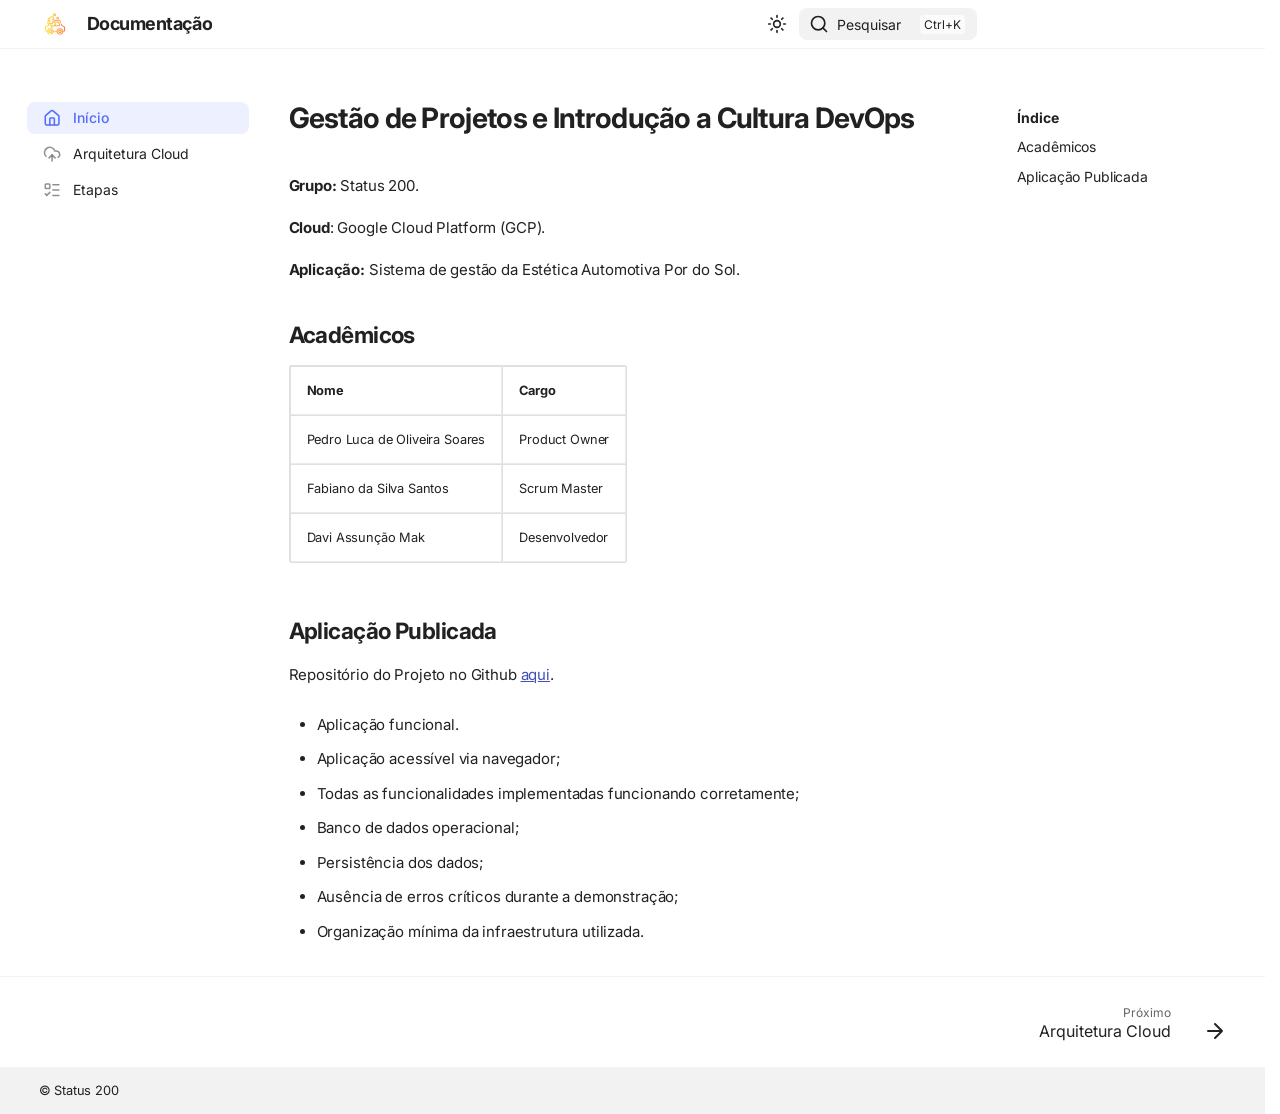
==== commit 8adfe95c: "fix: nomes dos integrantes" ====
--- a/docs/index.html
+++ b/docs/index.html
@@ -461,23 +461,15 @@
   </thead>
   <tbody>
     <tr>
-      <td>Leonardo de Barros Araujo</td>
+      <td>Pedro Luca de Oliveira Soares</td>
       <td>Product Owner</td>
     </tr>
     <tr>
-      <td>Pedro Luca de Oliveira Soares</td>
+      <td>Fabiano da Silva Santos</td>
       <td>Scrum Master</td>
     </tr>
     <tr>
       <td>Davi Assunção Mak</td>
-      <td>Desenvolvedor</td>
-    </tr>
-    <tr>
-      <td>Fabiano da Silva Santos</td>
-      <td>Desenvolvedor</td>
-    </tr>
-    <tr>
-      <td>Leonardo Maciel Wojciechowski</td>
       <td>Desenvolvedor</td>
     </tr>
   </tbody>
